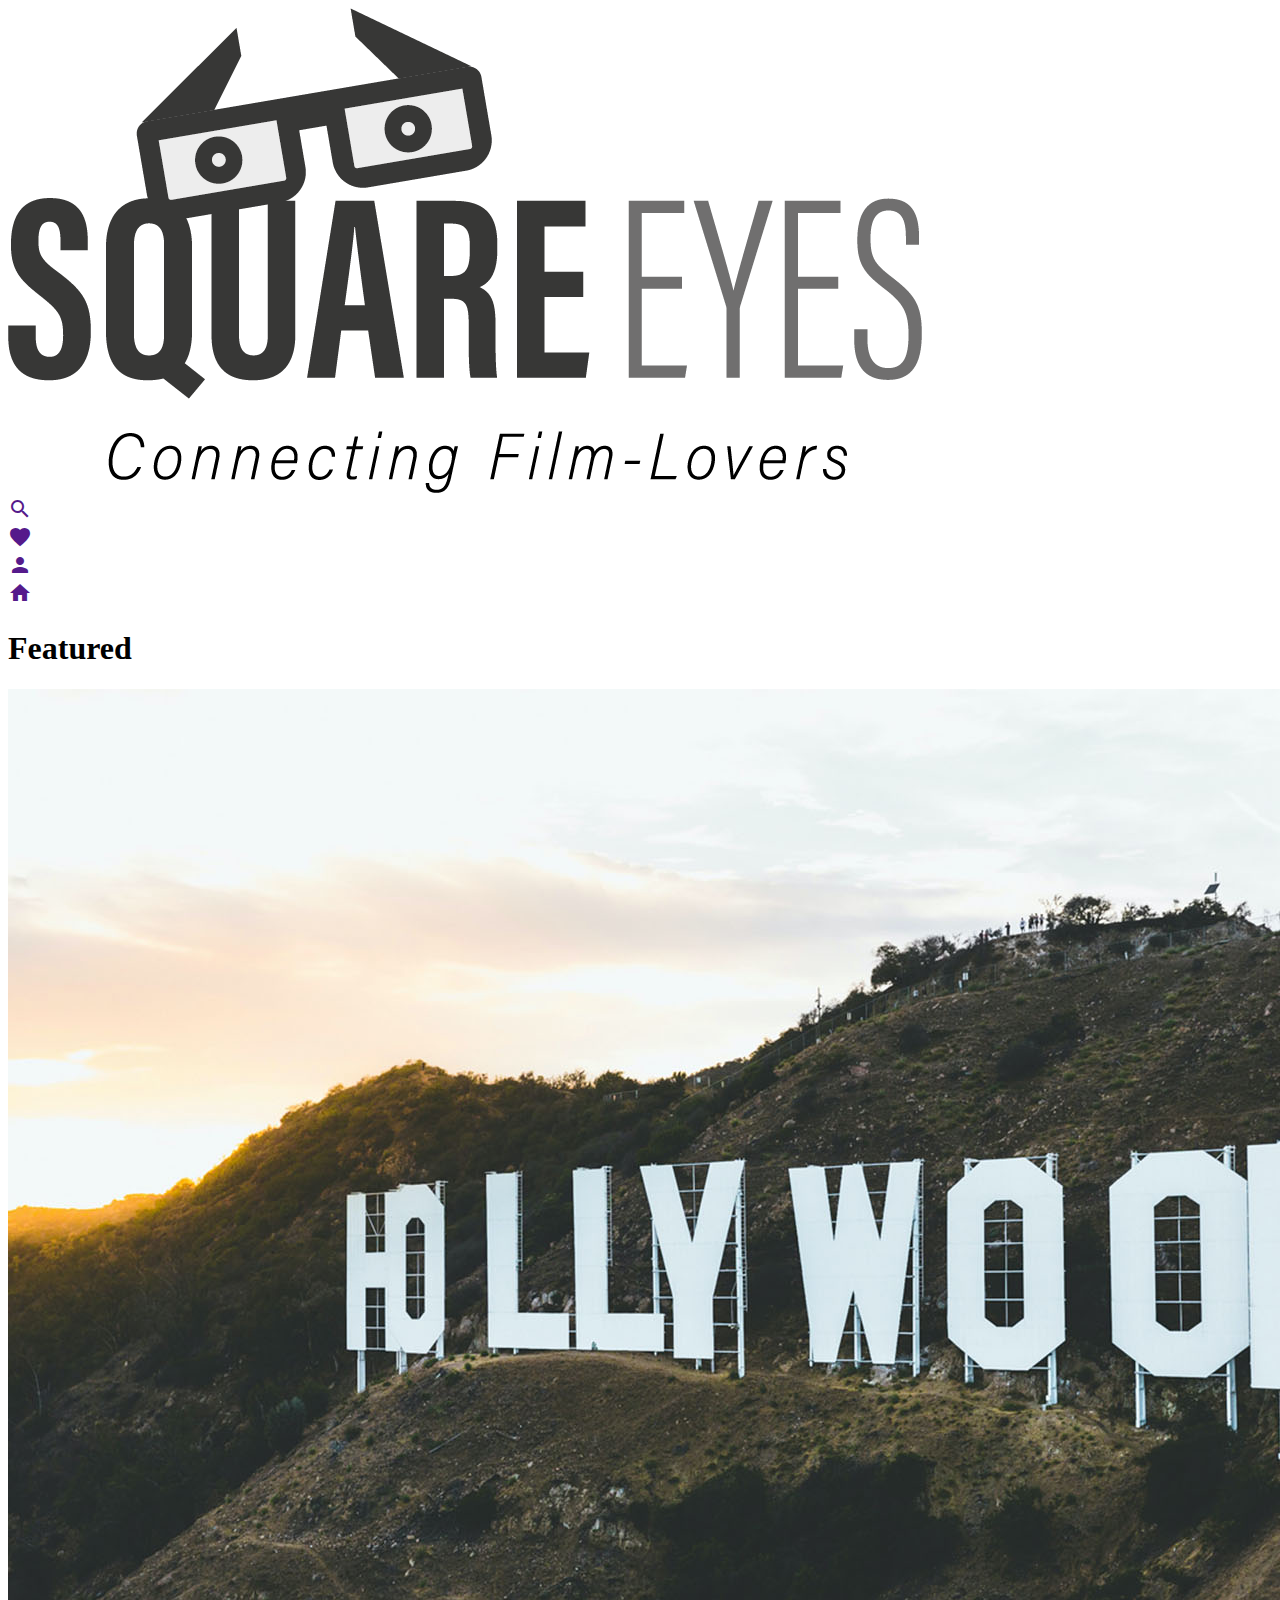
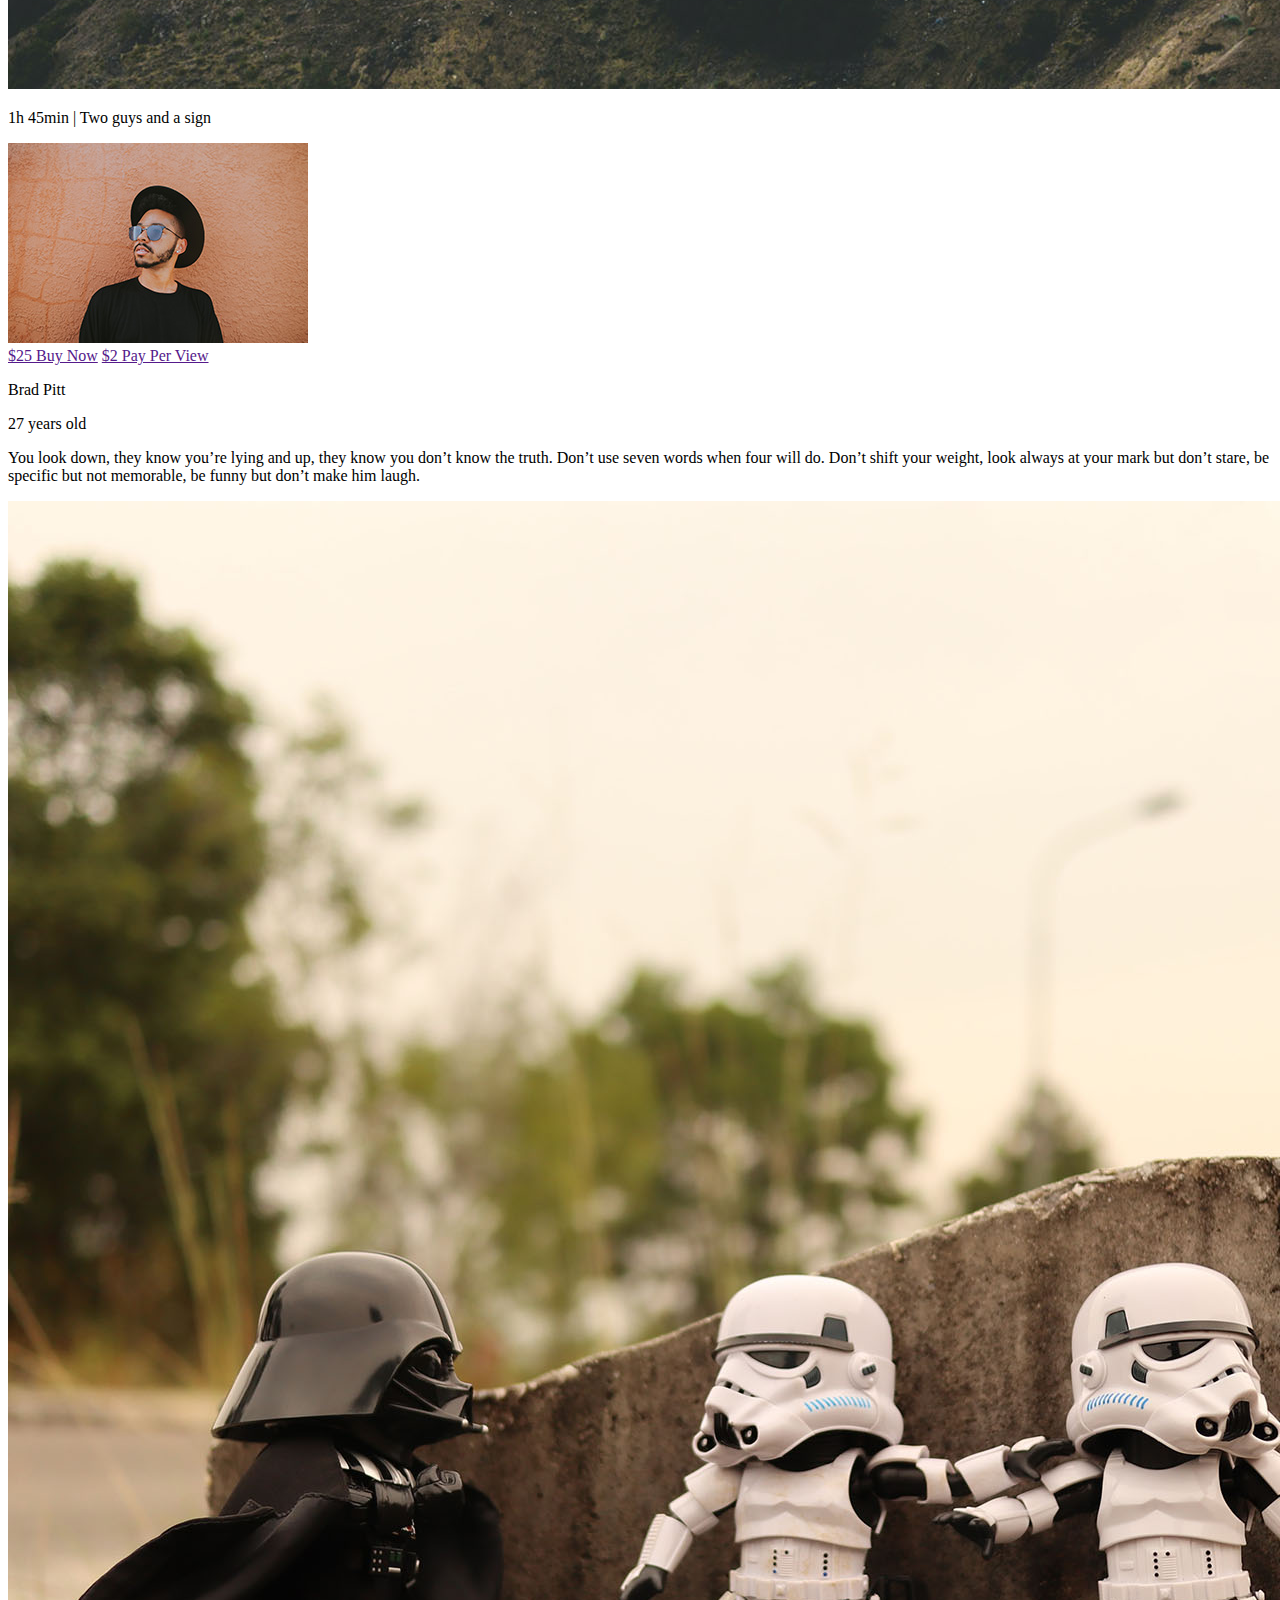
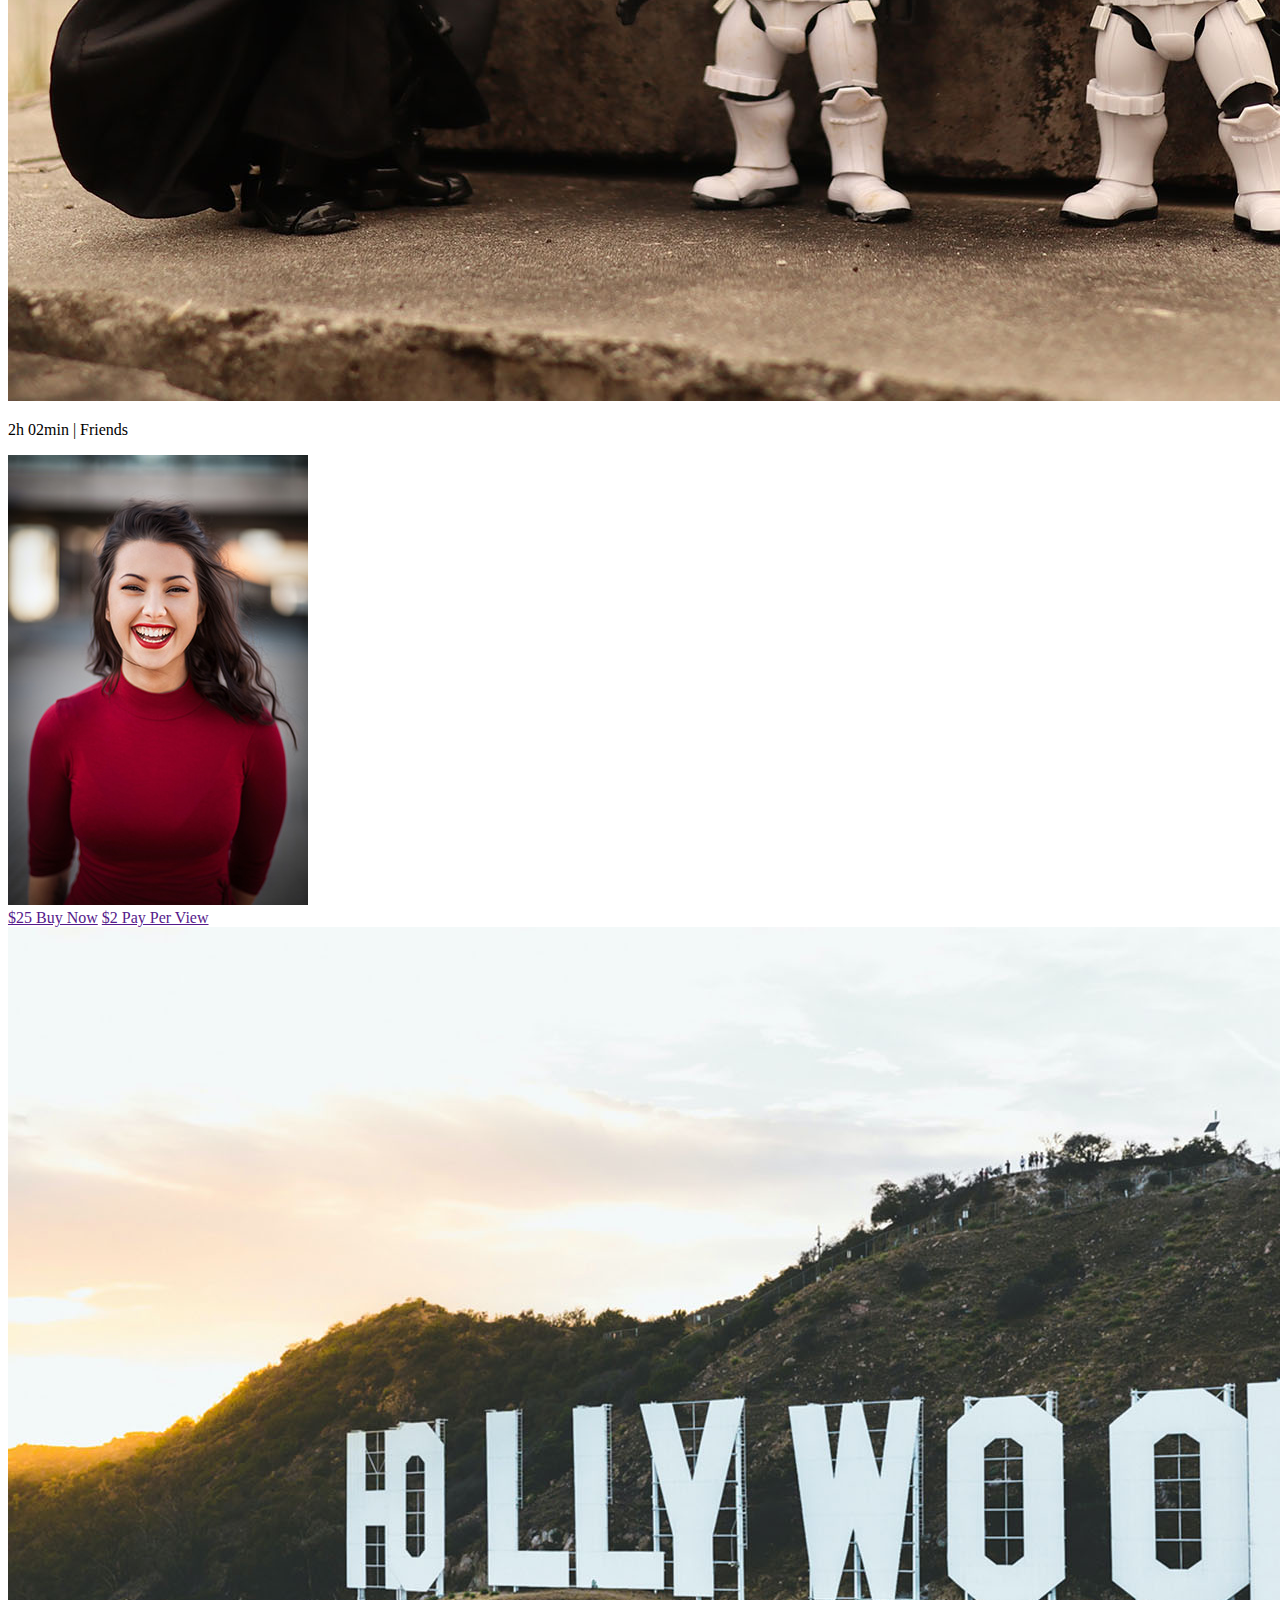
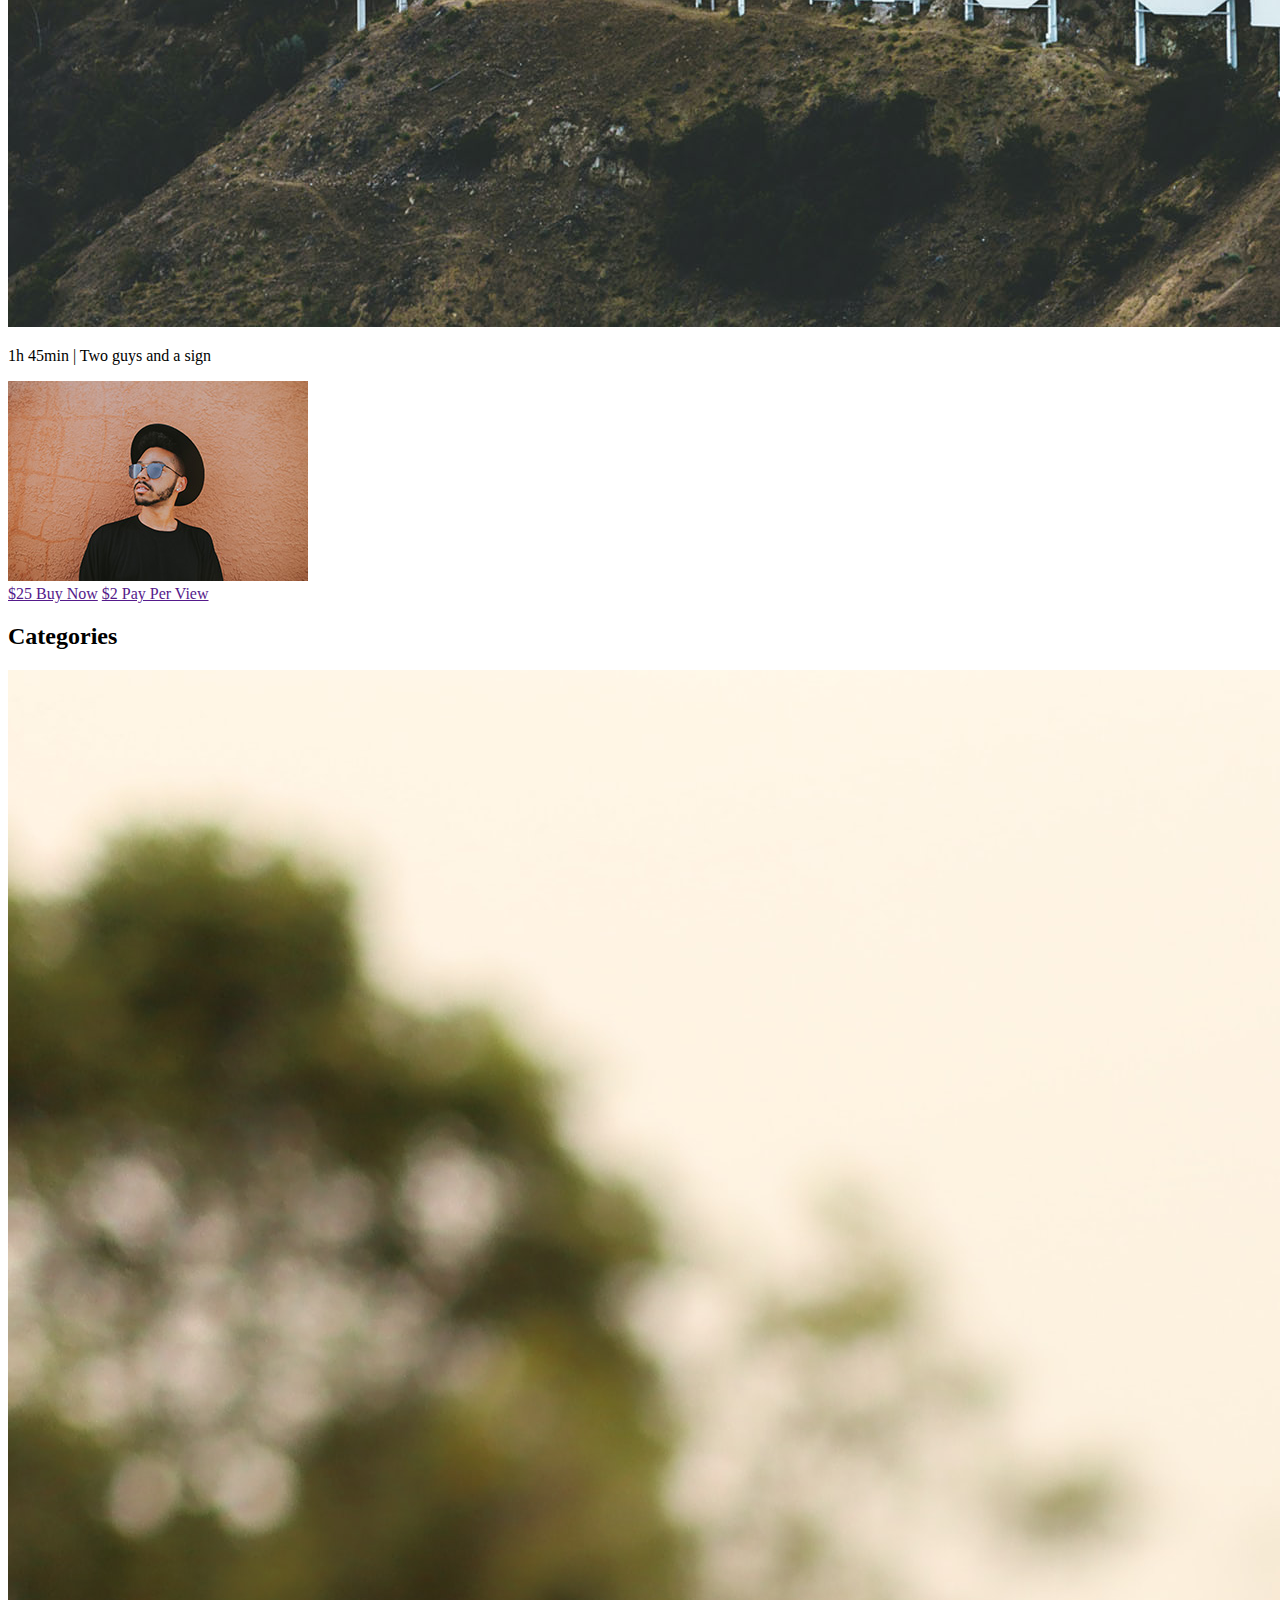
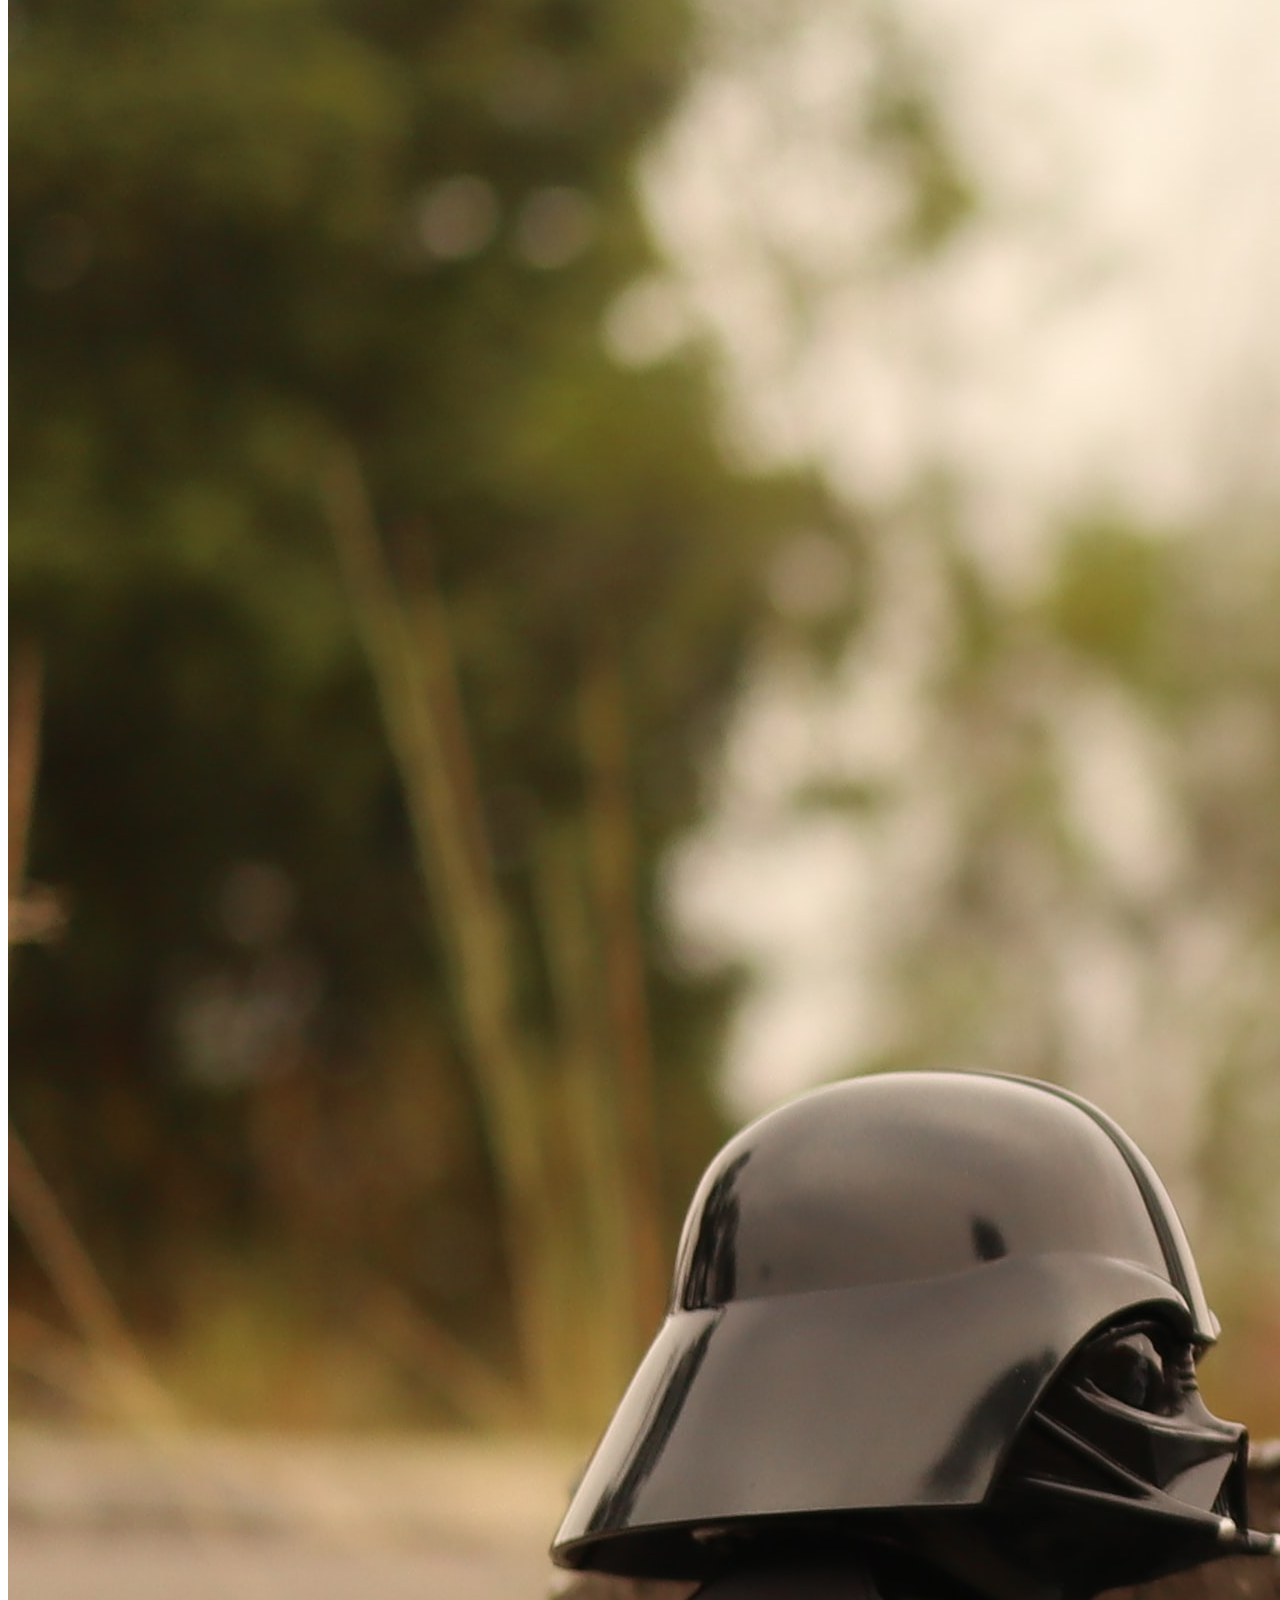
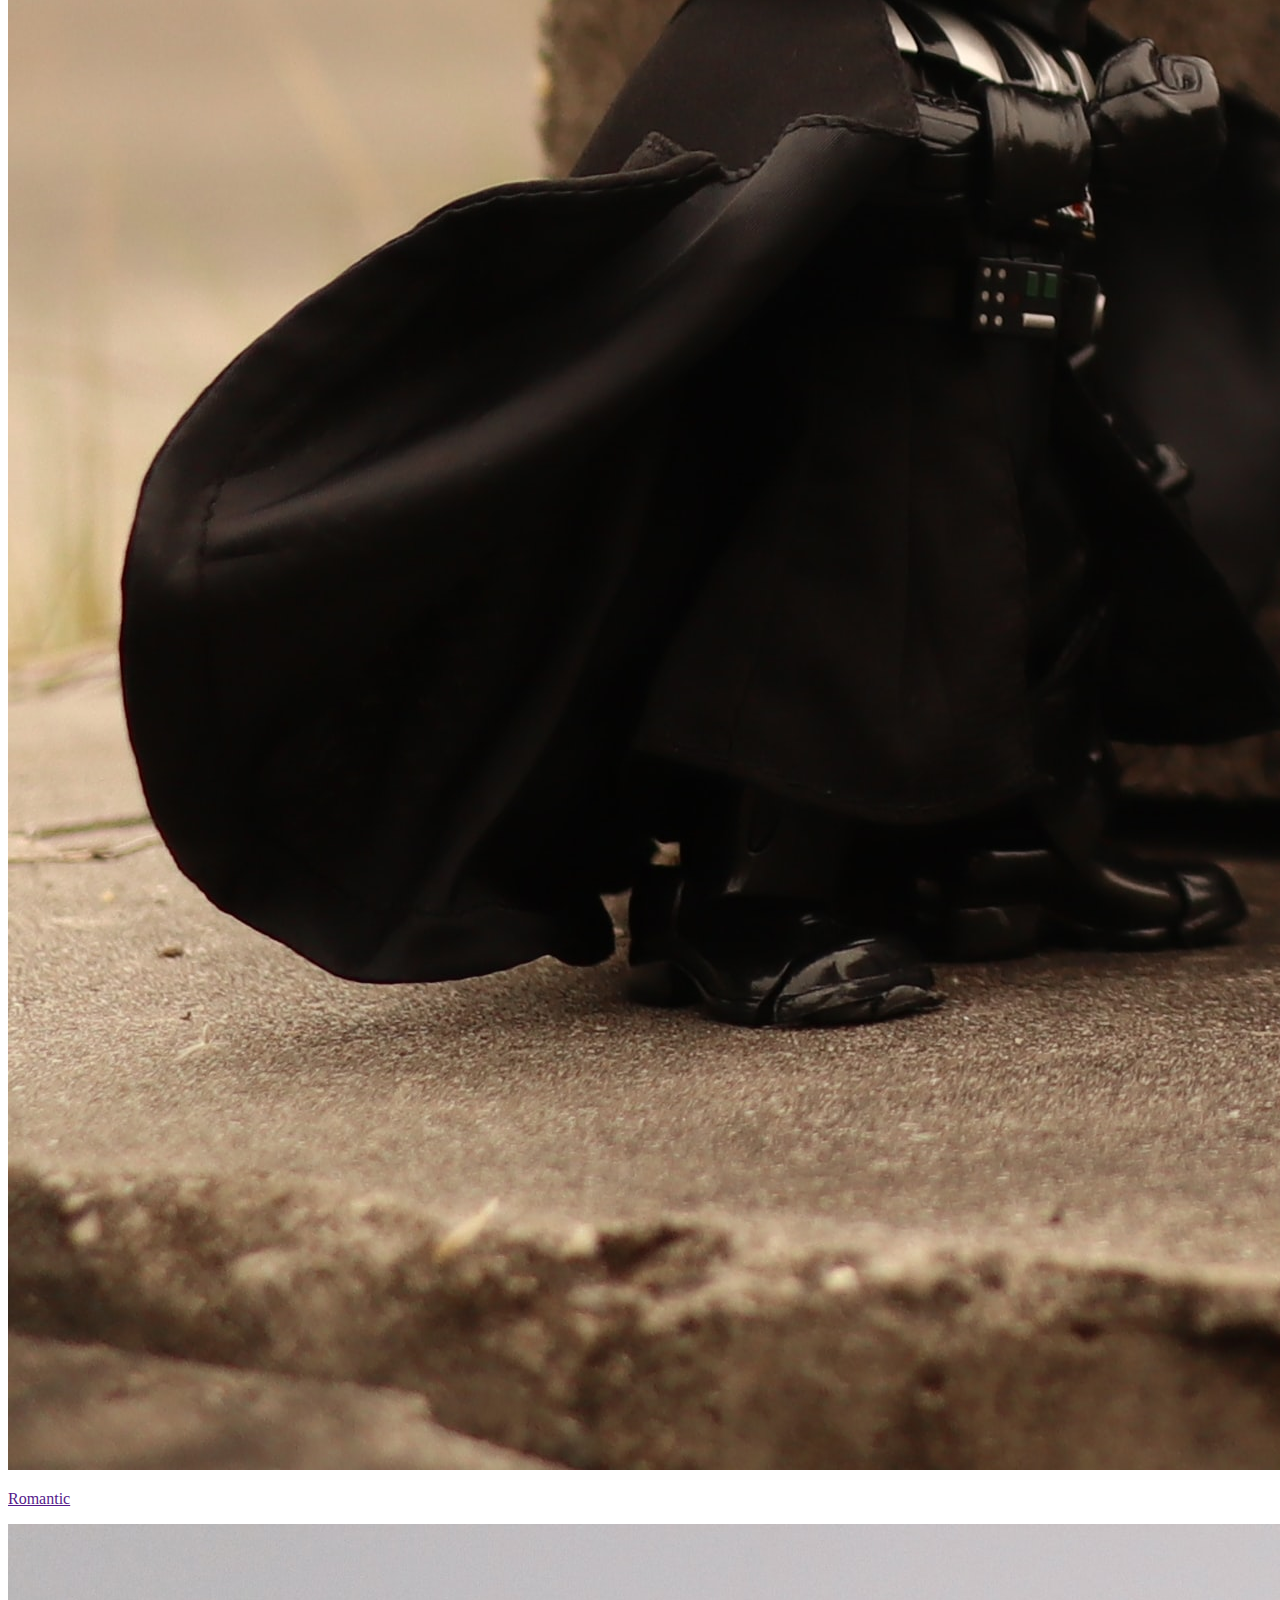
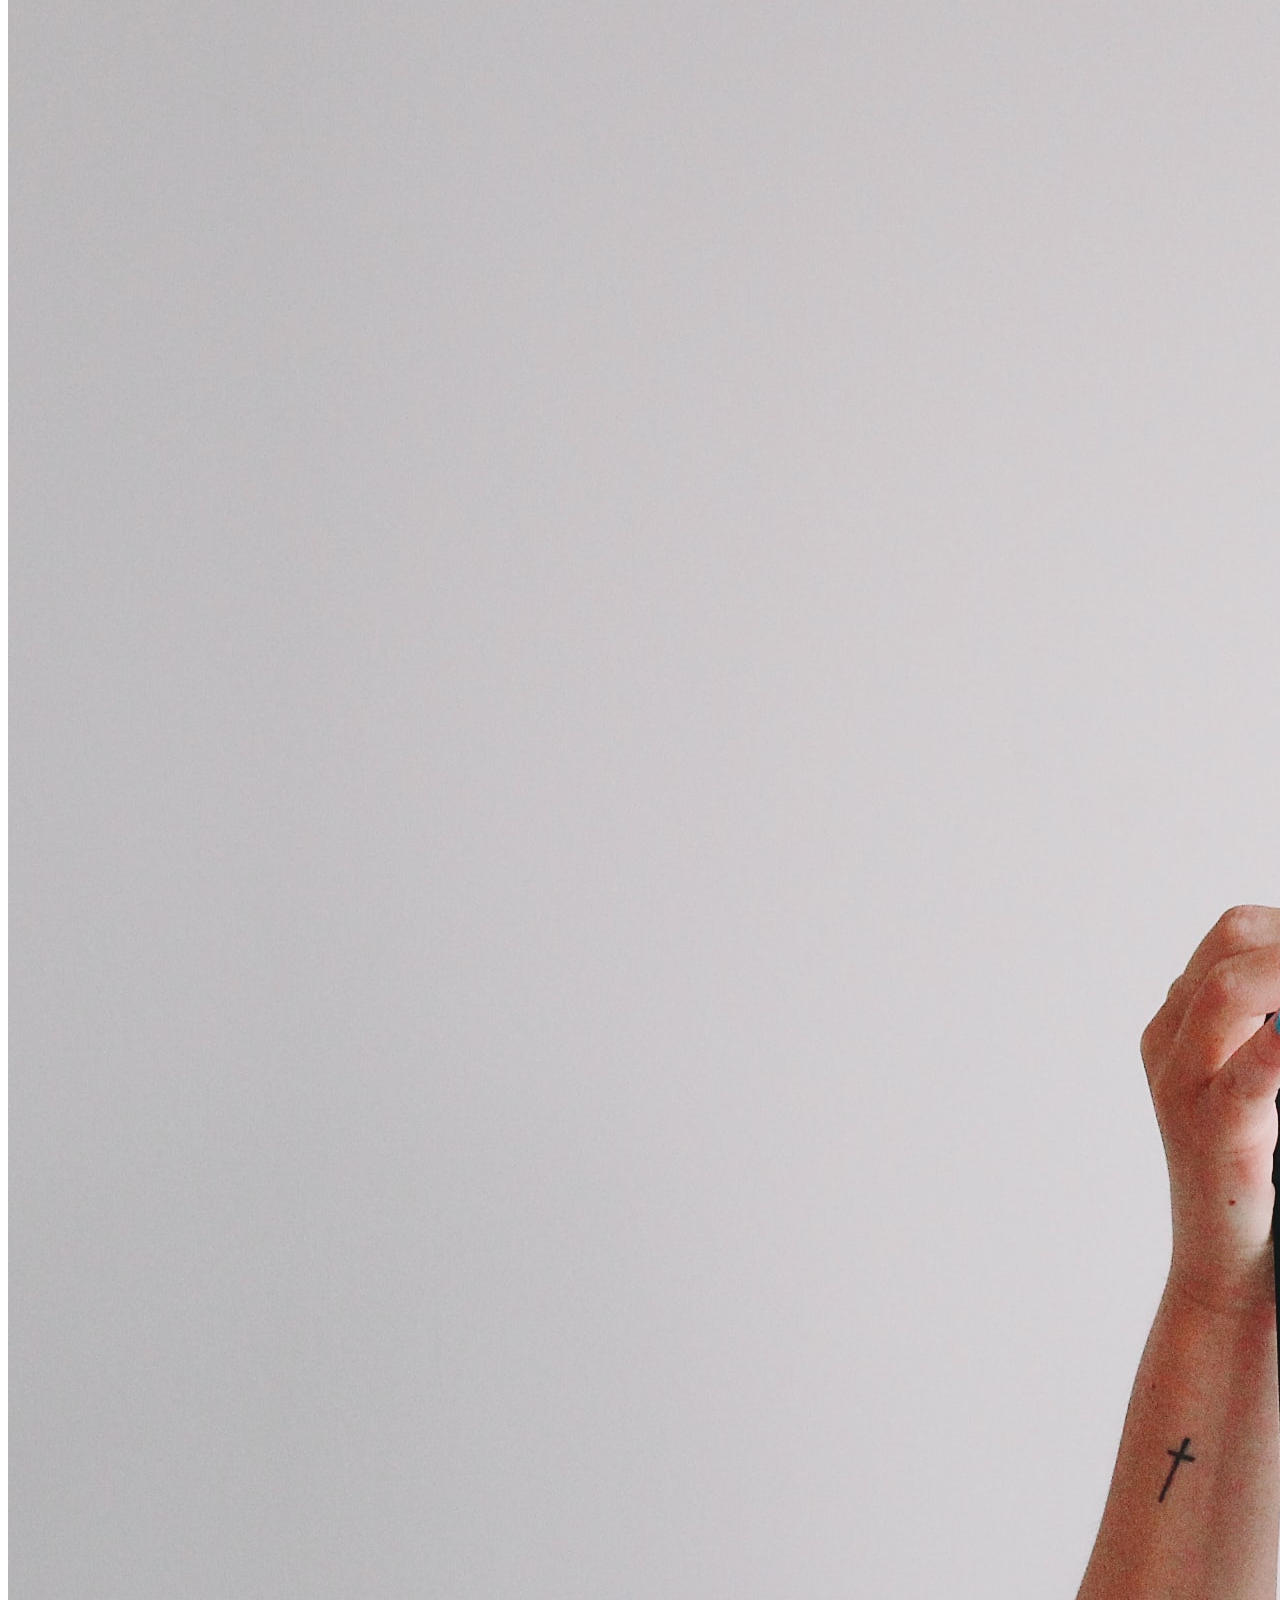
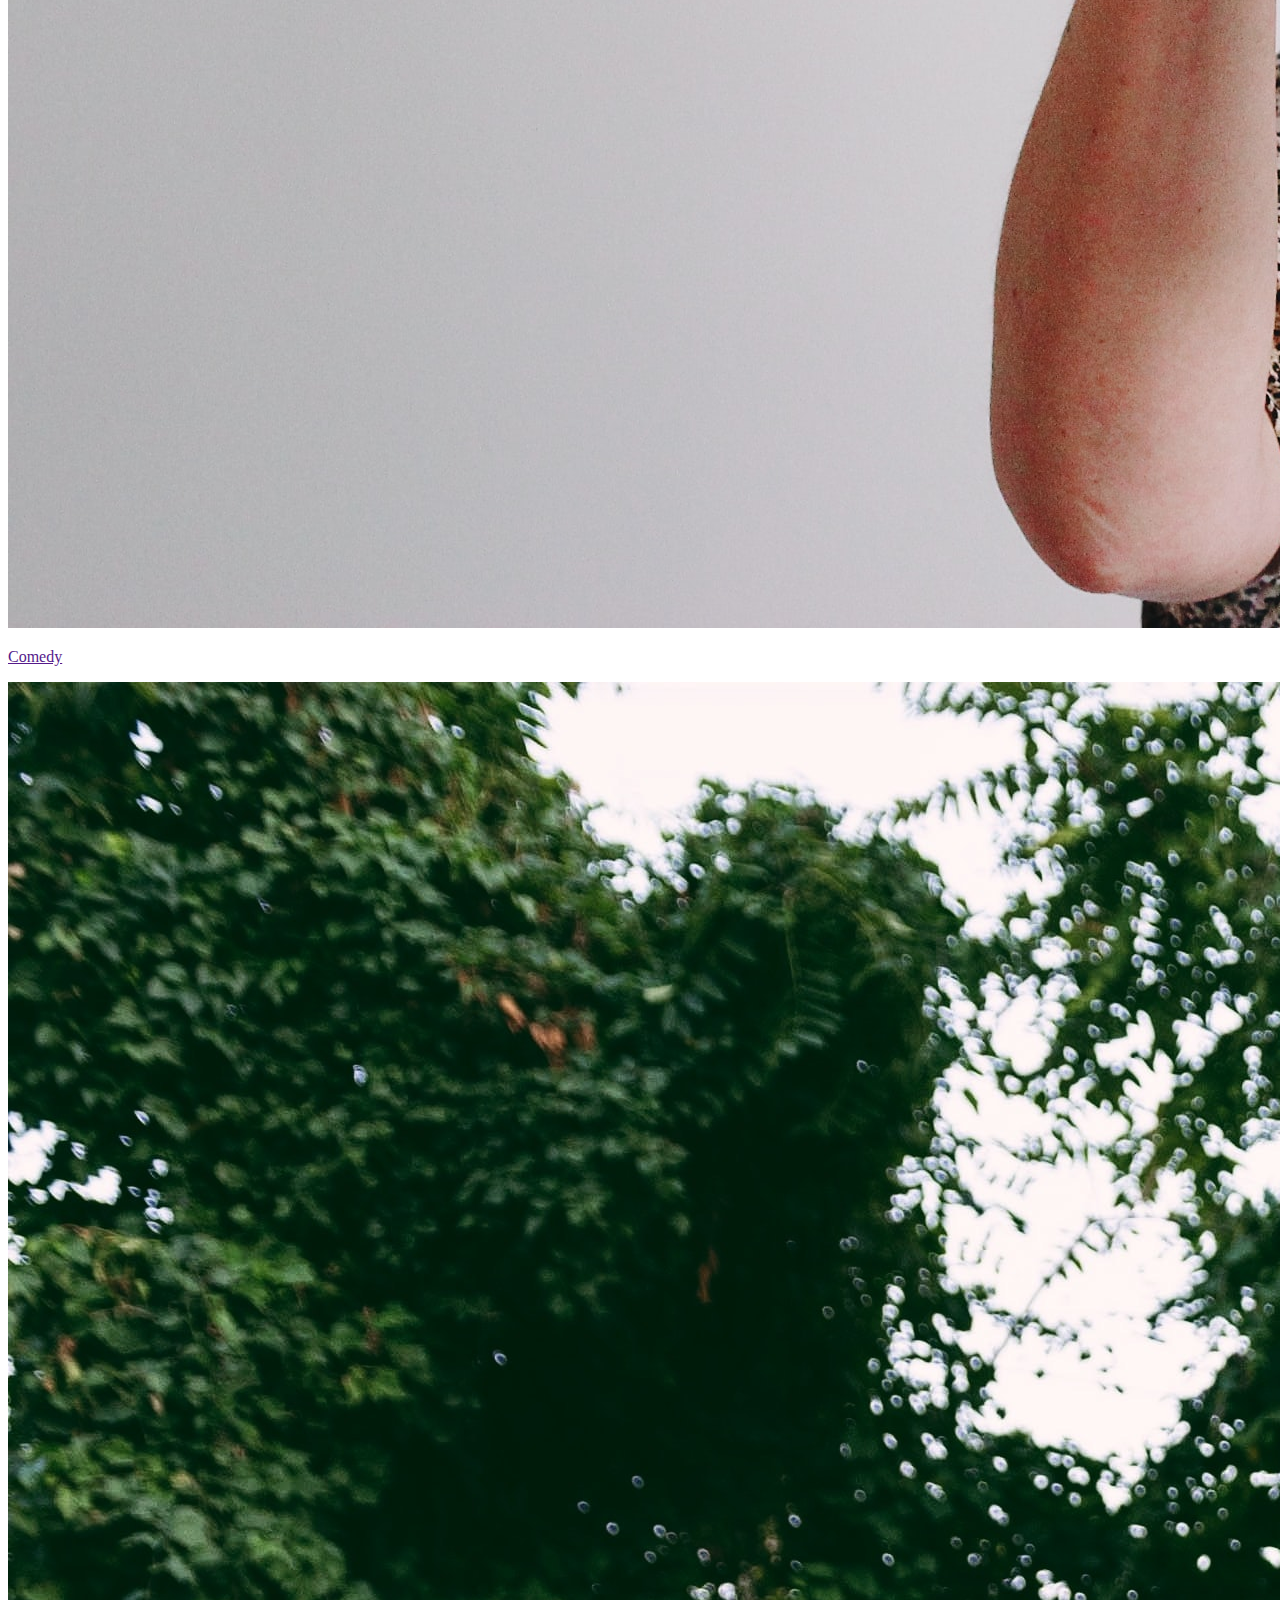
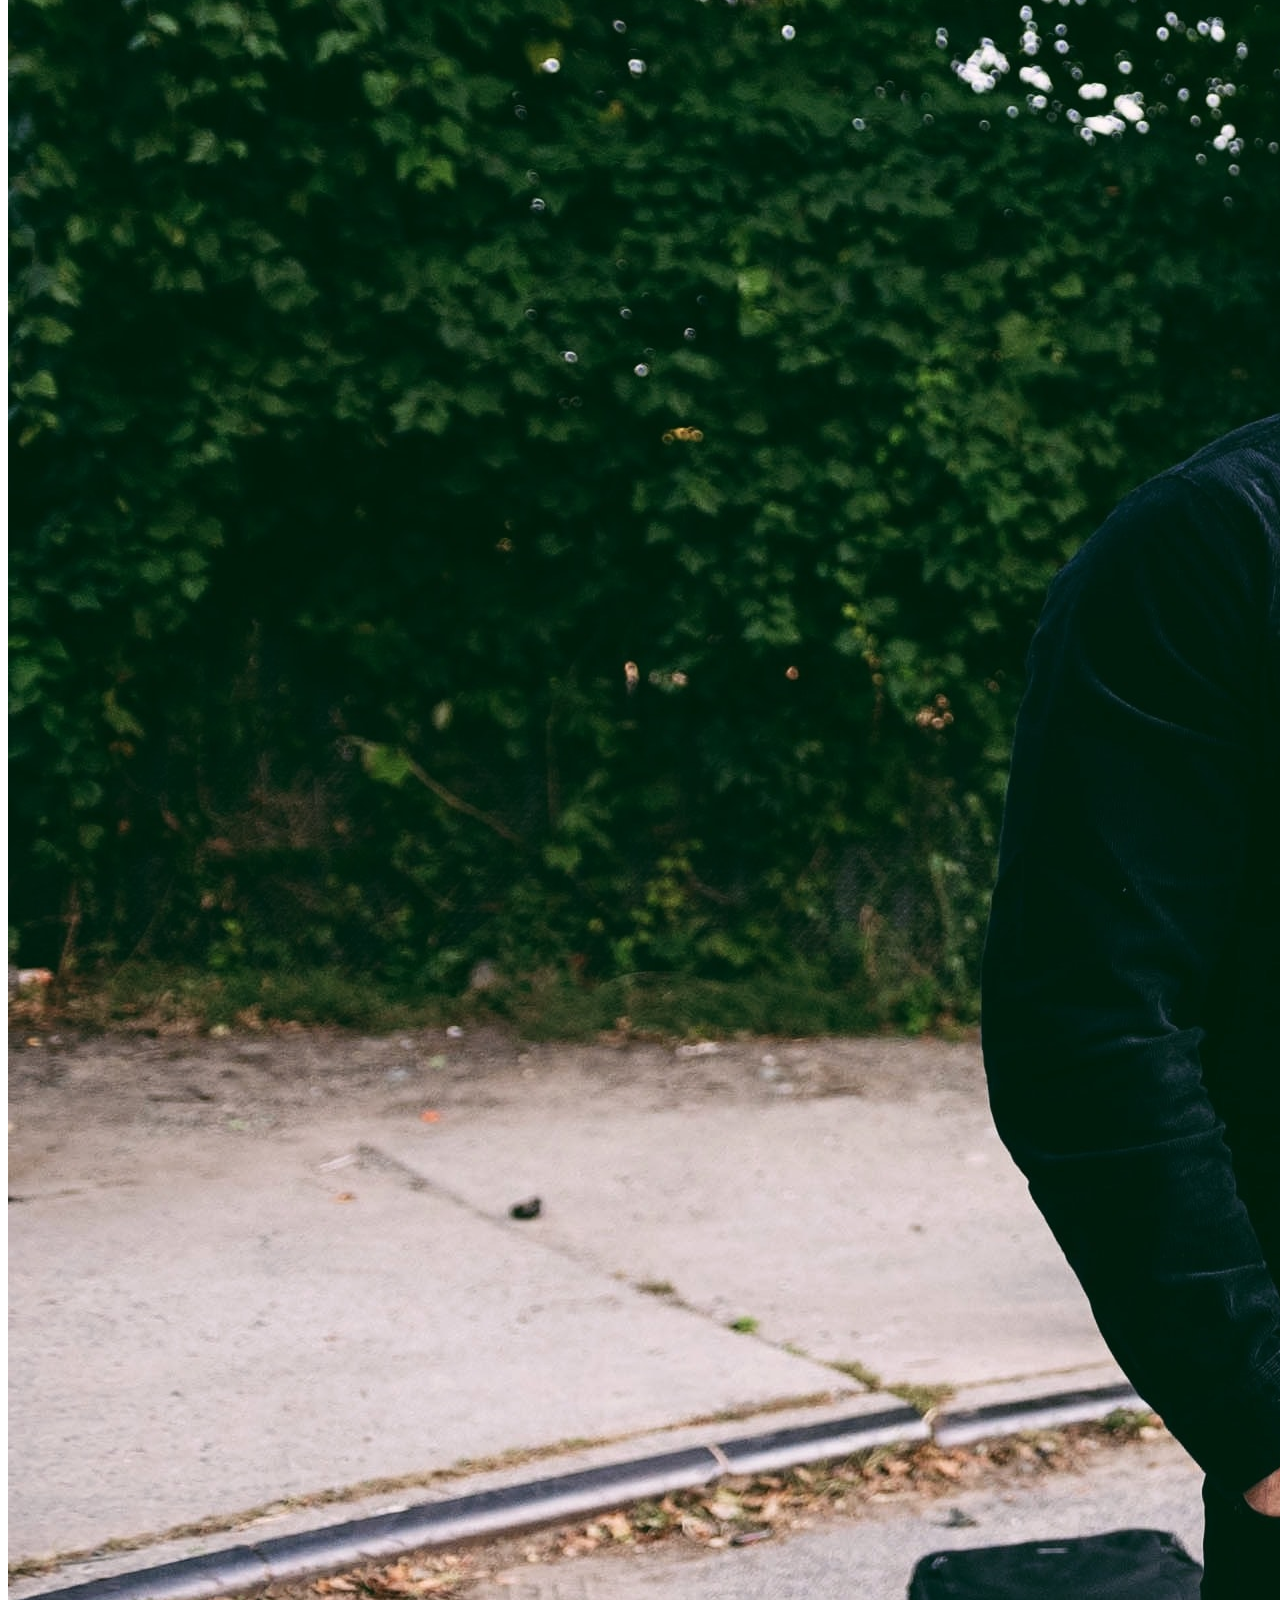
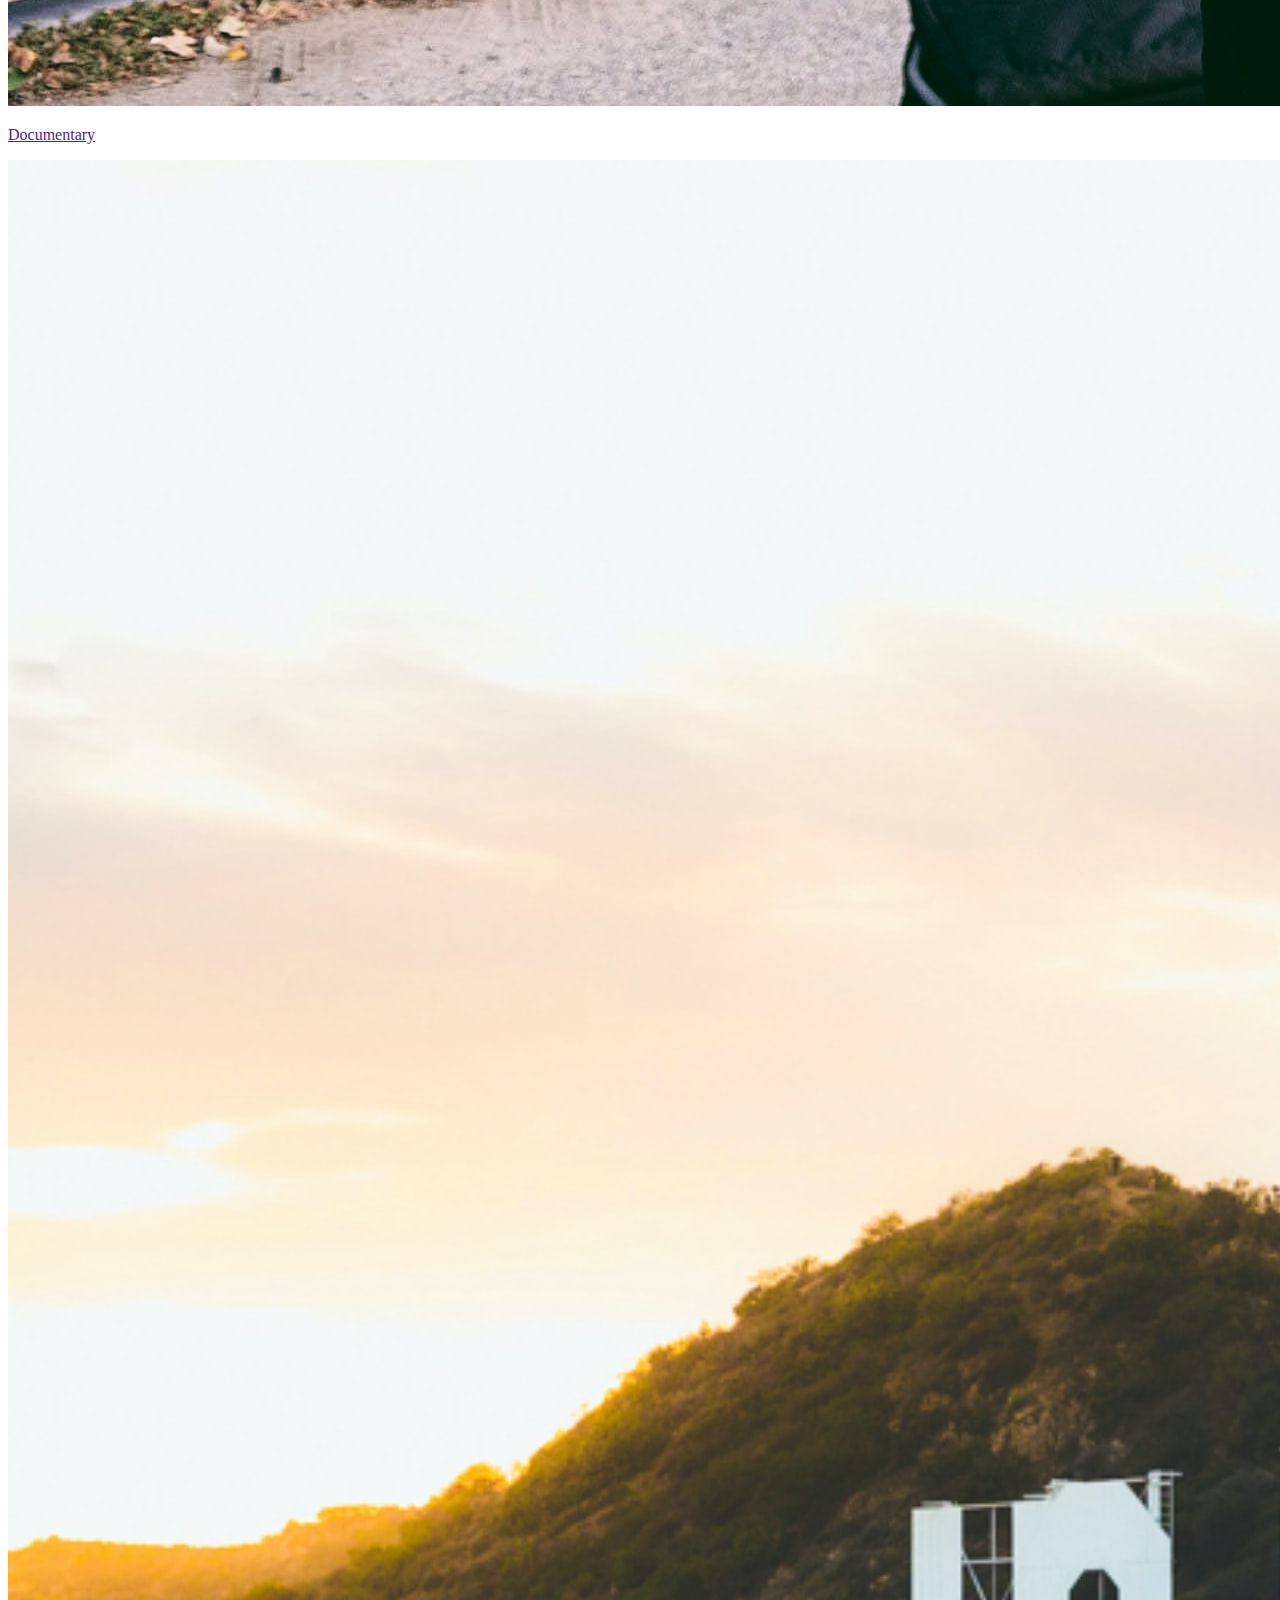
==== index.html @ 048c18ed "Most feedback from MA3 fixed" ====
<!DOCTYPE html>
<html lang="en">
  <head>
    <meta charset="UTF-8" />
    <meta http-equiv="X-UA-Compatible" content="IE=edge" />
    <meta name="viewport" content="width=device-width, initial-scale=1.0" />
    <link rel="preconnect" href="https://fonts.googleapis.com" />
    <link rel="preconnect" href="https://fonts.gstatic.com" crossorigin />
    <link
      href="https://fonts.googleapis.com/css2?family=Montserrat:wght@600;800&display=swap"
      rel="stylesheet"
    />
    <link
      href="https://fonts.googleapis.com/icon?family=Material+Icons"
      rel="stylesheet"
    />
    <link rel="stylesheet" href="/css/style.css" />
    <title>Square Eyes | Home</title>
  </head>
  <body>
    <header>
      <a href="index.html"
        ><img
          src="/logo/SquareEyes_Logo.png"
          class="logo"
          alt="Square eyes logo"
      /></a>
      <nav class="nav__bar">
        <div class="nav__link-container">
          <a href="" class="nav__link">
            <div>
              <span class="material-icons nav__icon">search</span>
            </div>
          </a>
          <a href="" class="nav__link">
            <div>
              <span class="material-icons nav__icon">favorite</span>
            </div>
          </a>
          <a href="" class="nav__link">
            <div>
              <span class="material-icons nav__icon">person</span>
            </div>
          </a>
          <a href="" class="nav__link">
            <div>
              <span class="material-icons nav__icon">home</span>
            </div>
          </a>
        </div>
      </nav>
    </header>
    <main>
      <h1>Featured</h1>
      <div class="main__desktop-container">
        <div class="featured__container">
          <section class="featured__section">
            <div class="featured">
              <a href=""
                ><img
                  src="/images/resized/hollywood.jpg"
                  class="featured__img"
                  alt="Film page for 'two guys and a sign' movie"
              /></a>
              <div class="overlay"><p>1h 45min | Two guys and a sign</p></div>
            </div>
            <div class="featured__cta">
              <a href=""
                ><img
                  src="/images/resized/ivana-cajina.jpg"
                  class="profile__img profile__small"
                  alt=""
              /></a>
              <div class="cta__content">
                <a href="" class="cta__buy">$25 Buy Now</a>
                <a href="" class="cta__ppv">$2 Pay Per View</a>
              </div>
            </div>
            <div class="cta__name-info">
              <p class="name">Brad Pitt</p>
              <p class="age">27 years old</p>
              <p class="description">
                You look down, they know you’re lying and up, they know you
                don’t know the truth. Don’t use seven words when four will do.
                Don’t shift your weight, look always at your mark but don’t
                stare, be specific but not memorable, be funny but don’t make
                him laugh.
              </p>
            </div>
          </section>
          <section class="featured__section">
            <div class="featured">
              <a href=""
                ><img
                  src="/images/resized/star wars.jpg"
                  class="featured__img"
                  alt=""
              /></a>
              <div class="overlay"><p>2h 02min | Friends</p></div>
            </div>
            <div class="featured__cta">
              <a href=""
                ><img
                  src="/images/resized/michael-dam.jpg"
                  class="profile__img profile__small"
                  alt="Film page for 'Fiends' movie"
              /></a>
              <div class="cta__content">
                <a href="" class="cta__buy">$25 Buy Now</a>
                <a href="" class="cta__ppv">$2 Pay Per View</a>
              </div>
            </div>
          </section>
          <section class="featured__section">
            <div class="featured">
              <a href=""
                ><img
                  src="/images/resized/hollywood.jpg"
                  class="featured__img"
                  alt="Film page for 'two guys and a sign' movie"
              /></a>
              <div class="overlay"><p>1h 45min | Two guys and a sign</p></div>
            </div>
            <div class="featured__cta">
              <a href=""
                ><img
                  src="/images/resized/ivana-cajina.jpg"
                  class="profile__img profile__small"
                  alt=""
              /></a>
              <div class="cta__content">
                <a href="" class="cta__buy">$25 Buy Now</a>
                <a href="" class="cta__ppv">$2 Pay Per View</a>
              </div>
            </div>
          </section>
        </div>
        <div class="categories__container">
          <h2>Categories</h2>
          <div class="categories__section-container">
            <section class="categories__section">
              <a href=""
                ><img
                  src="/images/mulyadi-wYzjL5BwiEI-unsplash.jpg"
                  class="categories__img"
                  alt=""
              /></a>
              <a href=""><p class="categories__name">Romantic</p></a>
            </section>
            <section class="categories__section">
              <a href=""
                ><img
                  src="/images/jon-tyson-A-obUh61bKw-unsplash.jpg"
                  class="categories__img"
                  alt=""
              /></a>
              <a href=""><p class="categories__name">Comedy</p></a>
            </section>
            <section class="categories__section">
              <a href=""
                ><img
                  src="/images/gordon-cowie-zh6FfPNRZwc-unsplash.jpg"
                  class="categories__img"
                  alt=""
              /></a>
              <a href=""><p class="categories__name">Documentary</p></a>
            </section>
            <section class="categories__section">
              <a href=""
                ><img
                  src="/images/ahmet-yalcinkaya-aNrRsB2wLDk-unsplash.jpg"
                  class="categories__img"
                  alt=""
              /></a>
              <a href=""><p class="categories__name">Hollywood</p></a>
            </section>
          </div>
        </div>
      </div>

      <section class="creators">
        <h2>Creators</h2>
        <div class="creators__content">
          <a href=""
            ><img
              src="/images/resized/ian-dooley-.jpg"
              class="profile__img profile__big"
              alt=""
          /></a>
          <a href=""
            ><img
              src="/images/resized/ivana-cajina.jpg"
              class="profile__img profile__big"
              alt=""
          /></a>
          <a href=""
            ><img
              src="/images/resized/michael-dam.jpg"
              class="profile__img profile__big"
              alt=""
          /></a>
          <a href=""
            ><img
              src="/images/resized/toa-heftiba.jpg"
              class="profile__img profile__big"
              alt=""
          /></a>
        </div>
      </section>
    </main>
    <footer>
      <div class="footer__content">
        <h1>What is square eyes</h1>
        <div class="footer__description">
          <p>
            Square eyes is a video streaming website for independent filmmakers
            to stream videos on a pay-per-view basis.
          </p>
          <p>Enjoy it as just a watcher or upload your very own projects</p>
        </div>
      </div>
    </footer>
  </body>
</html>
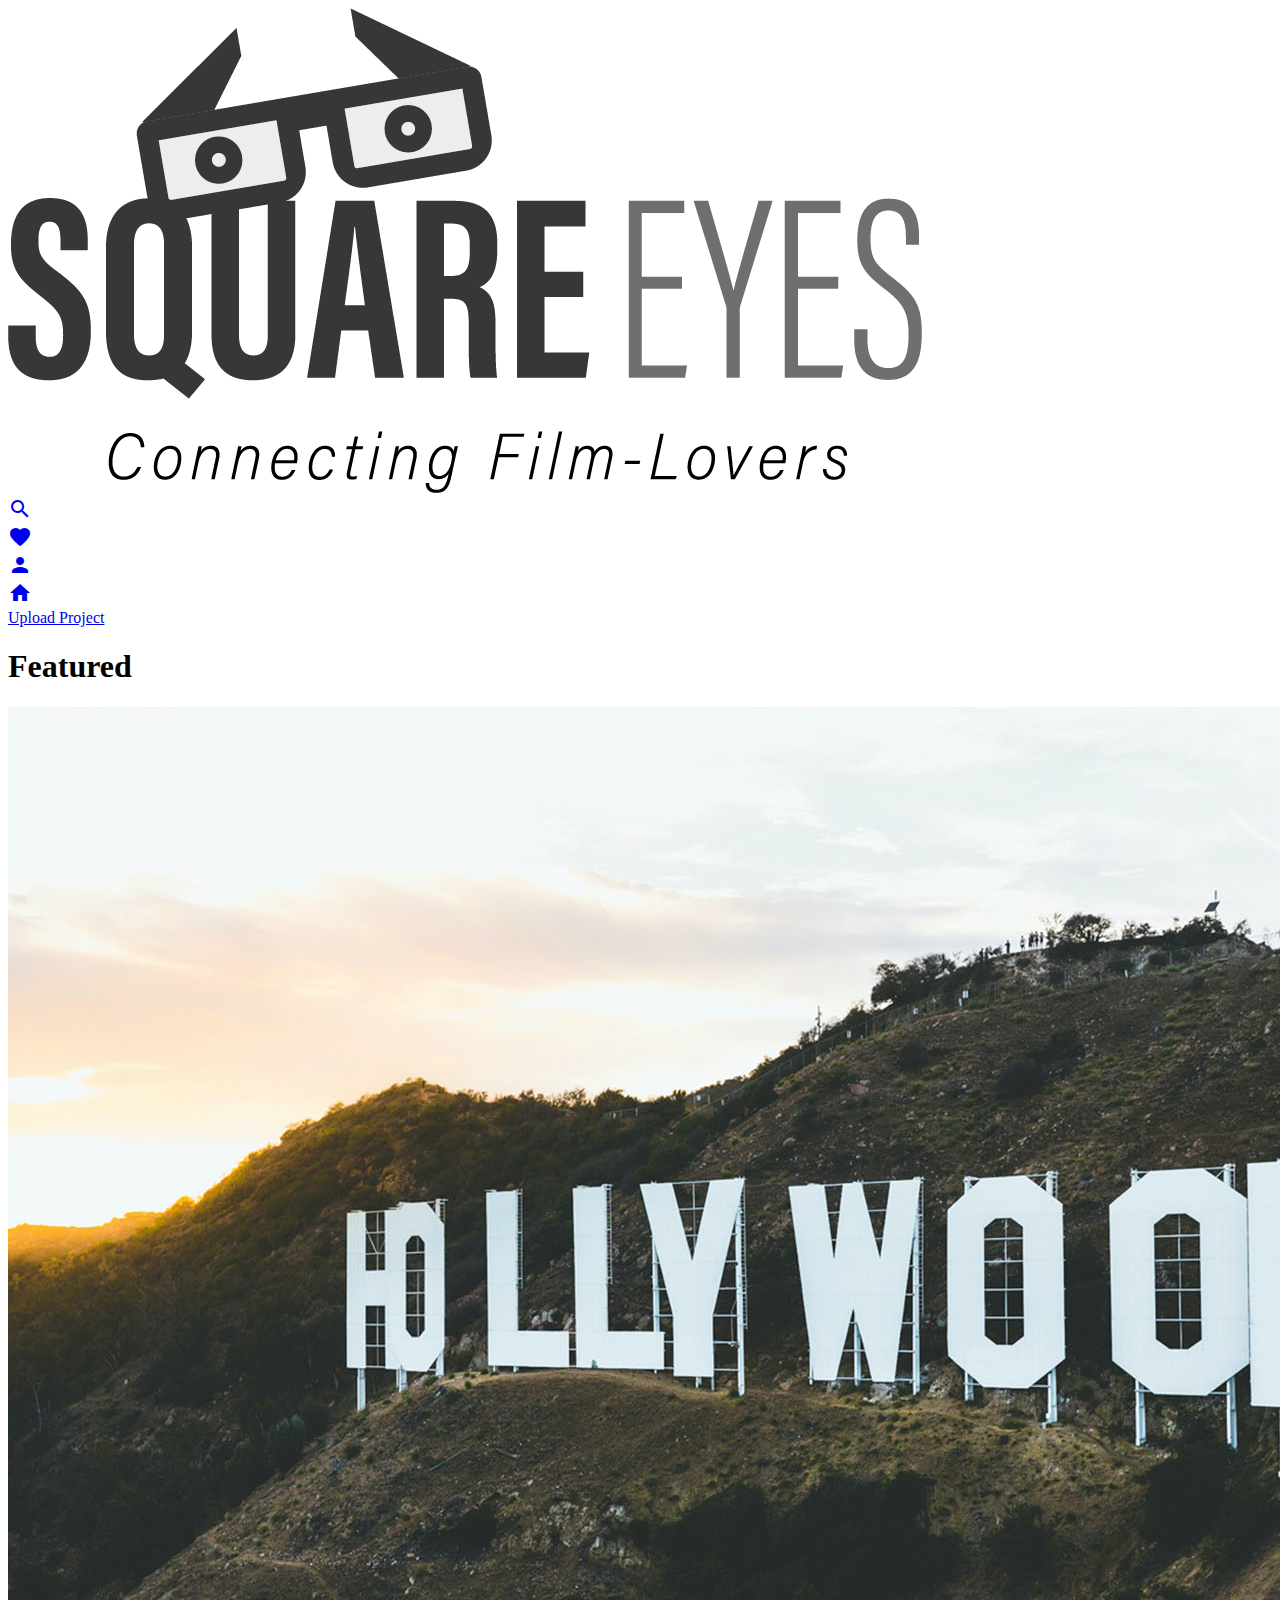
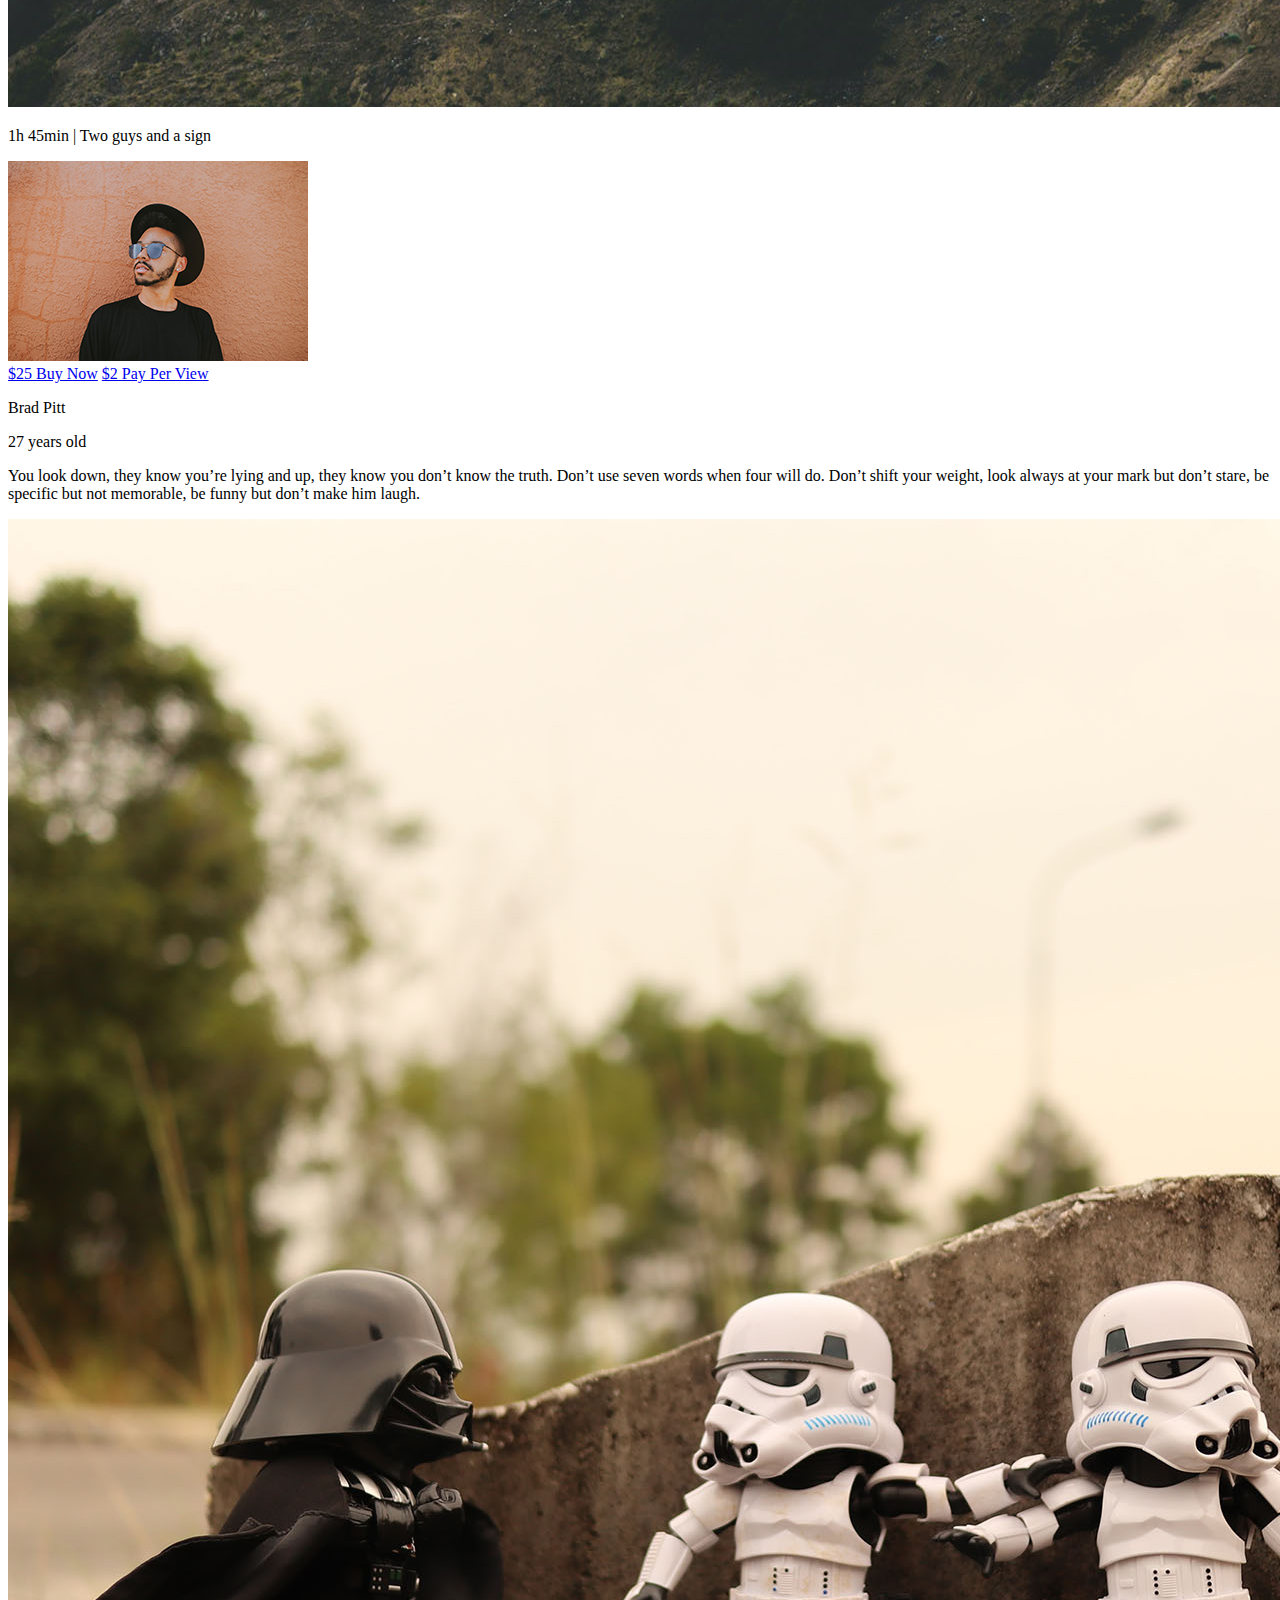
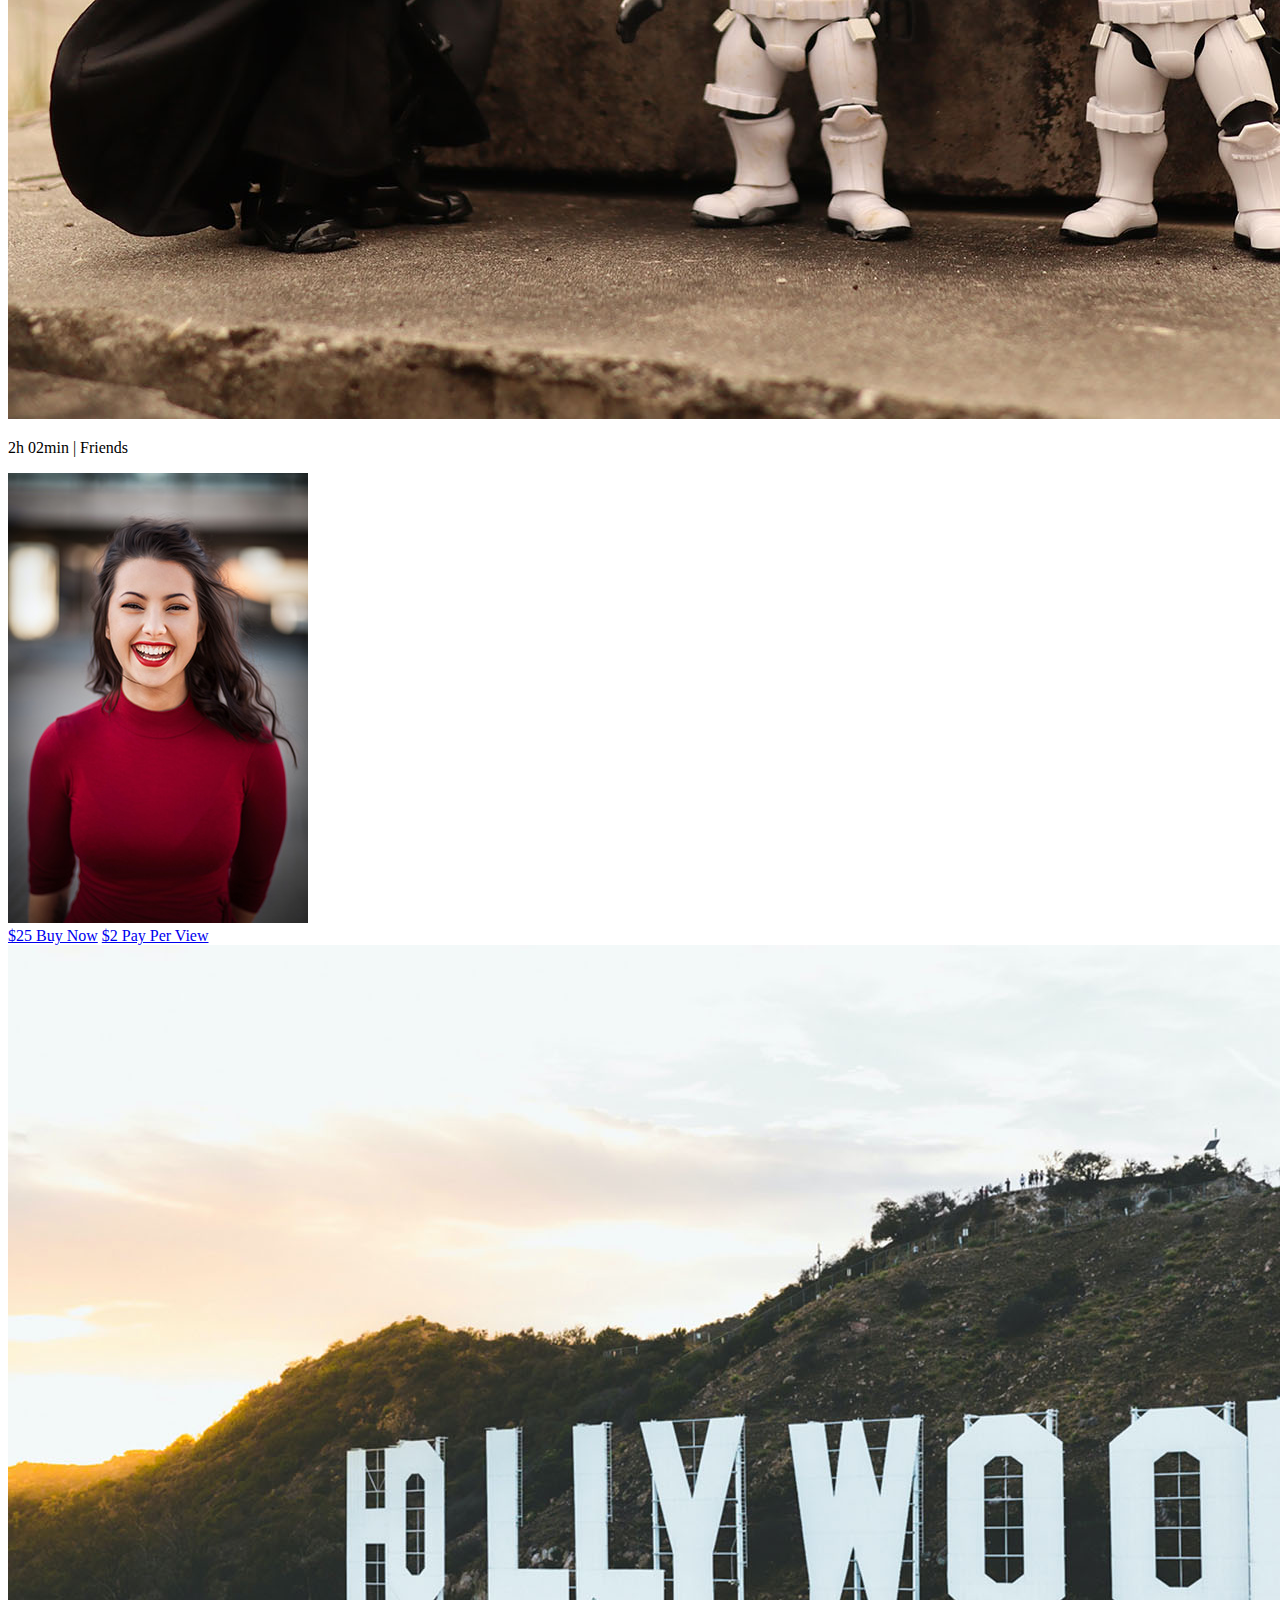
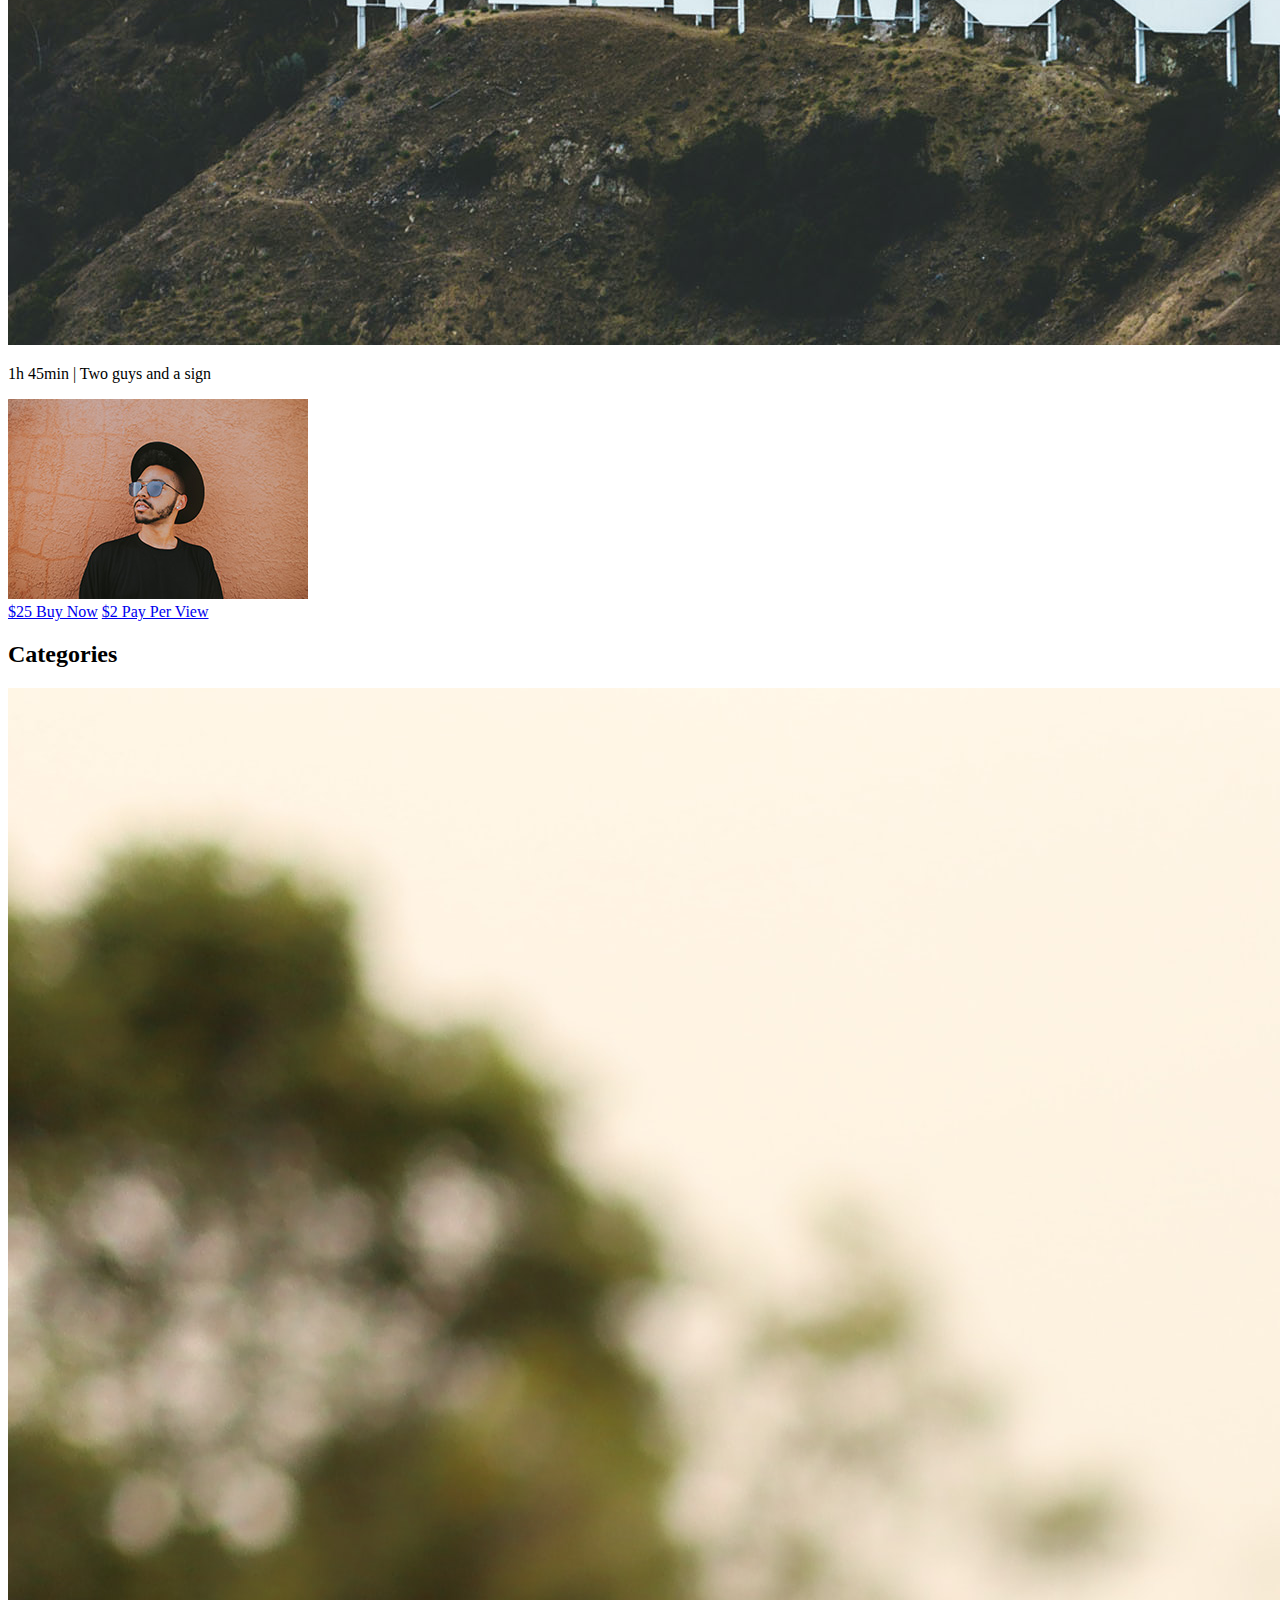
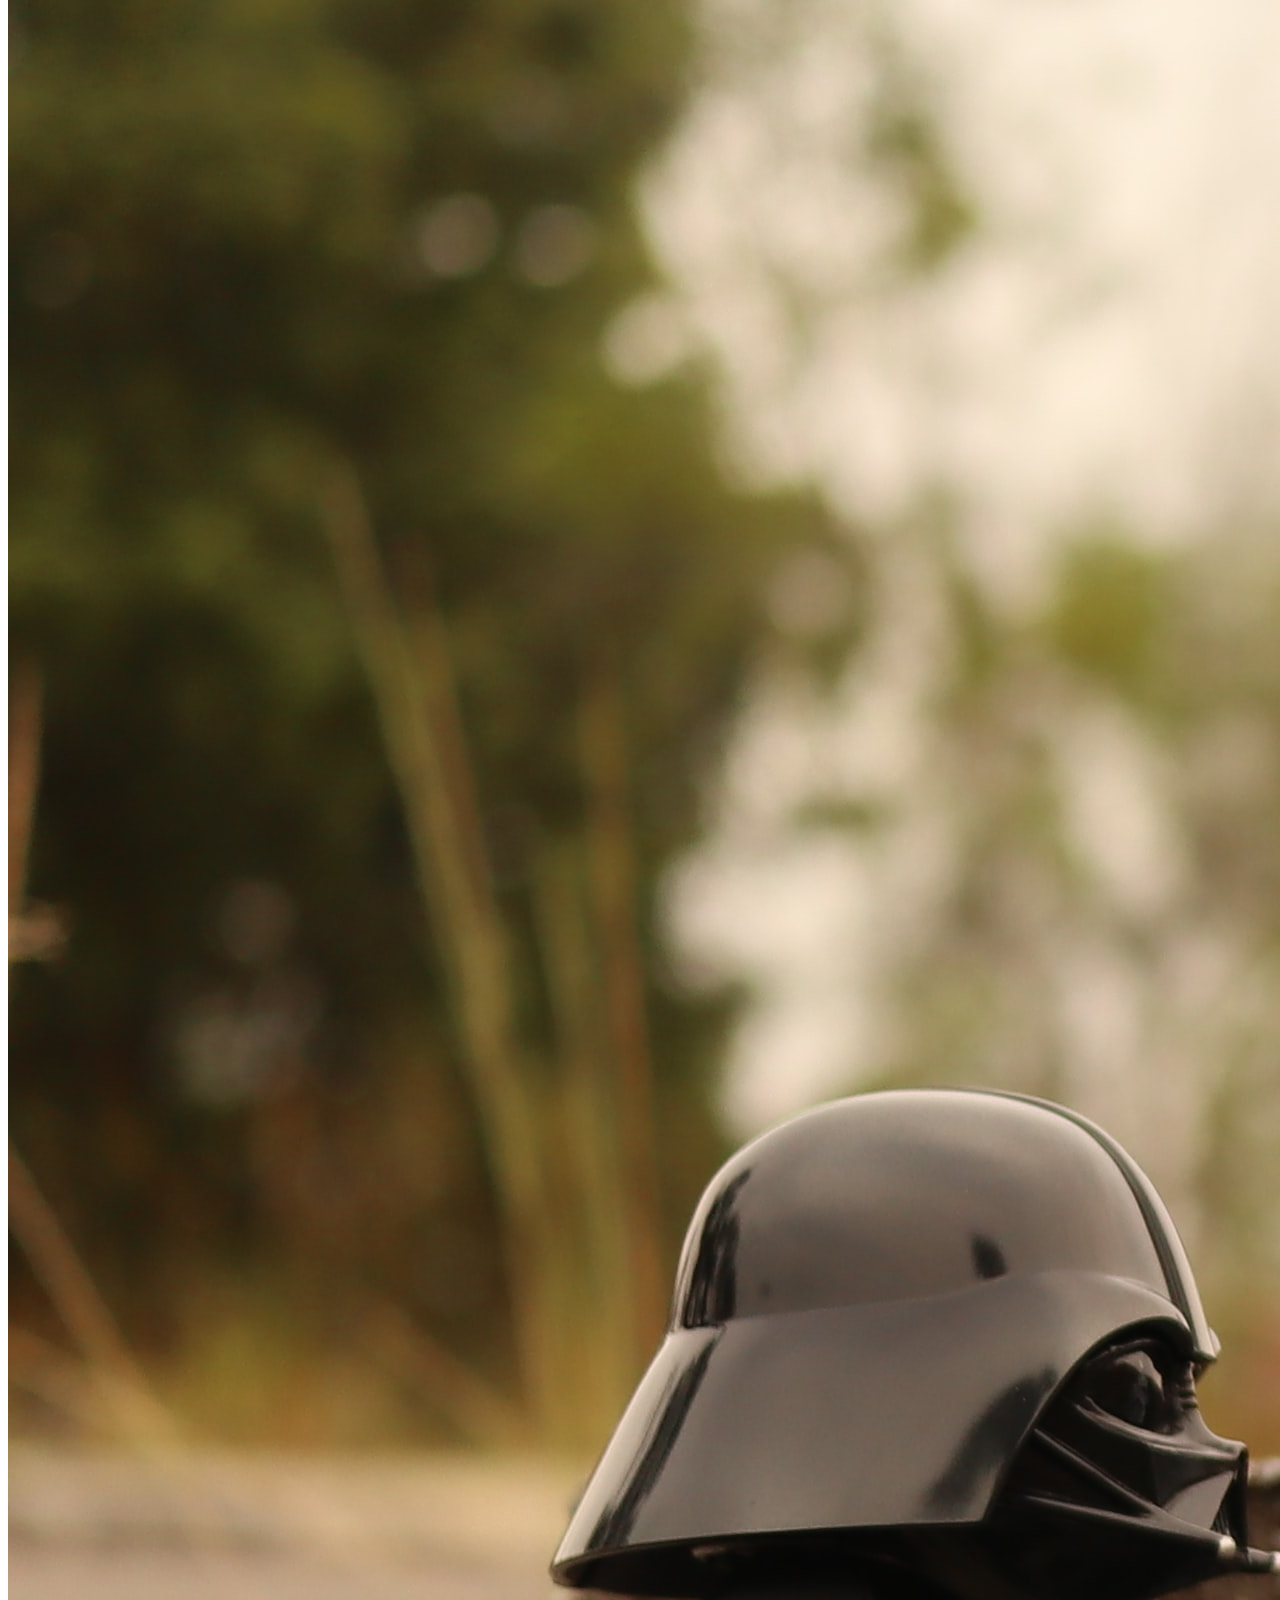
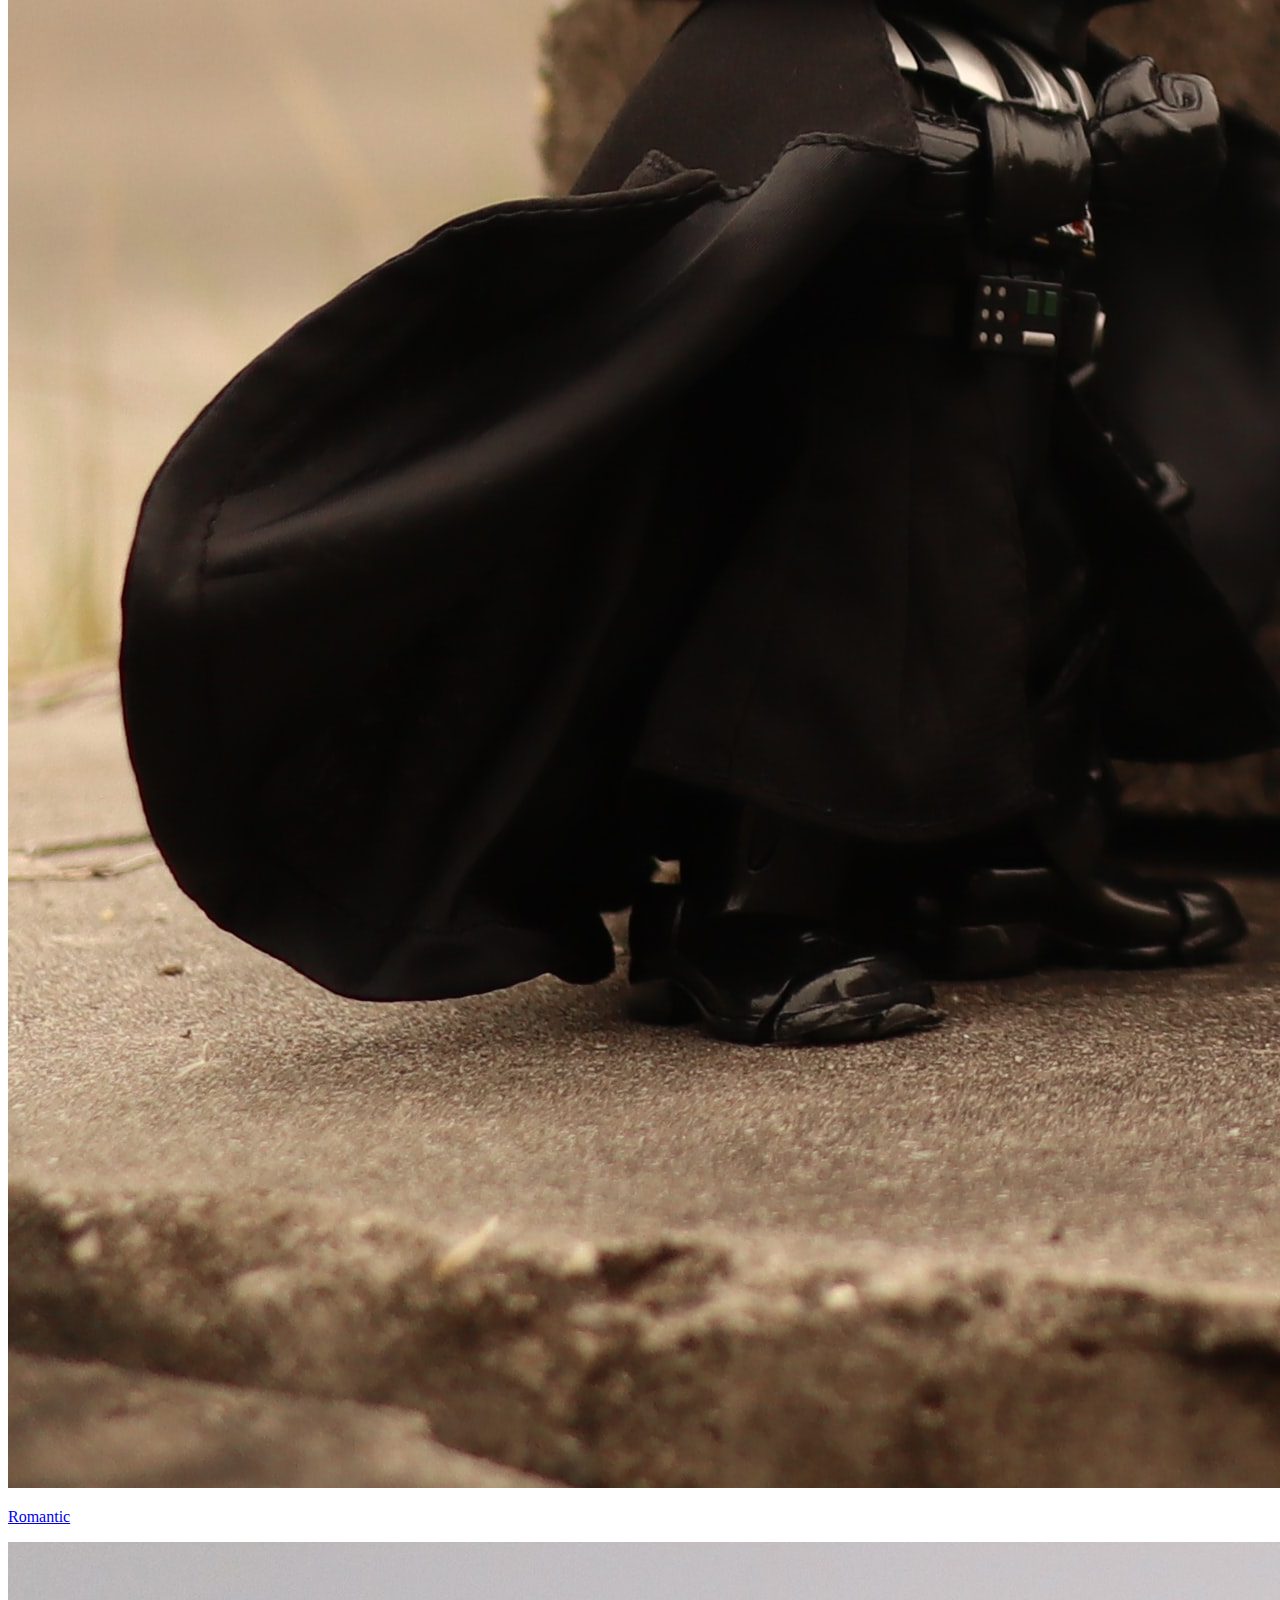
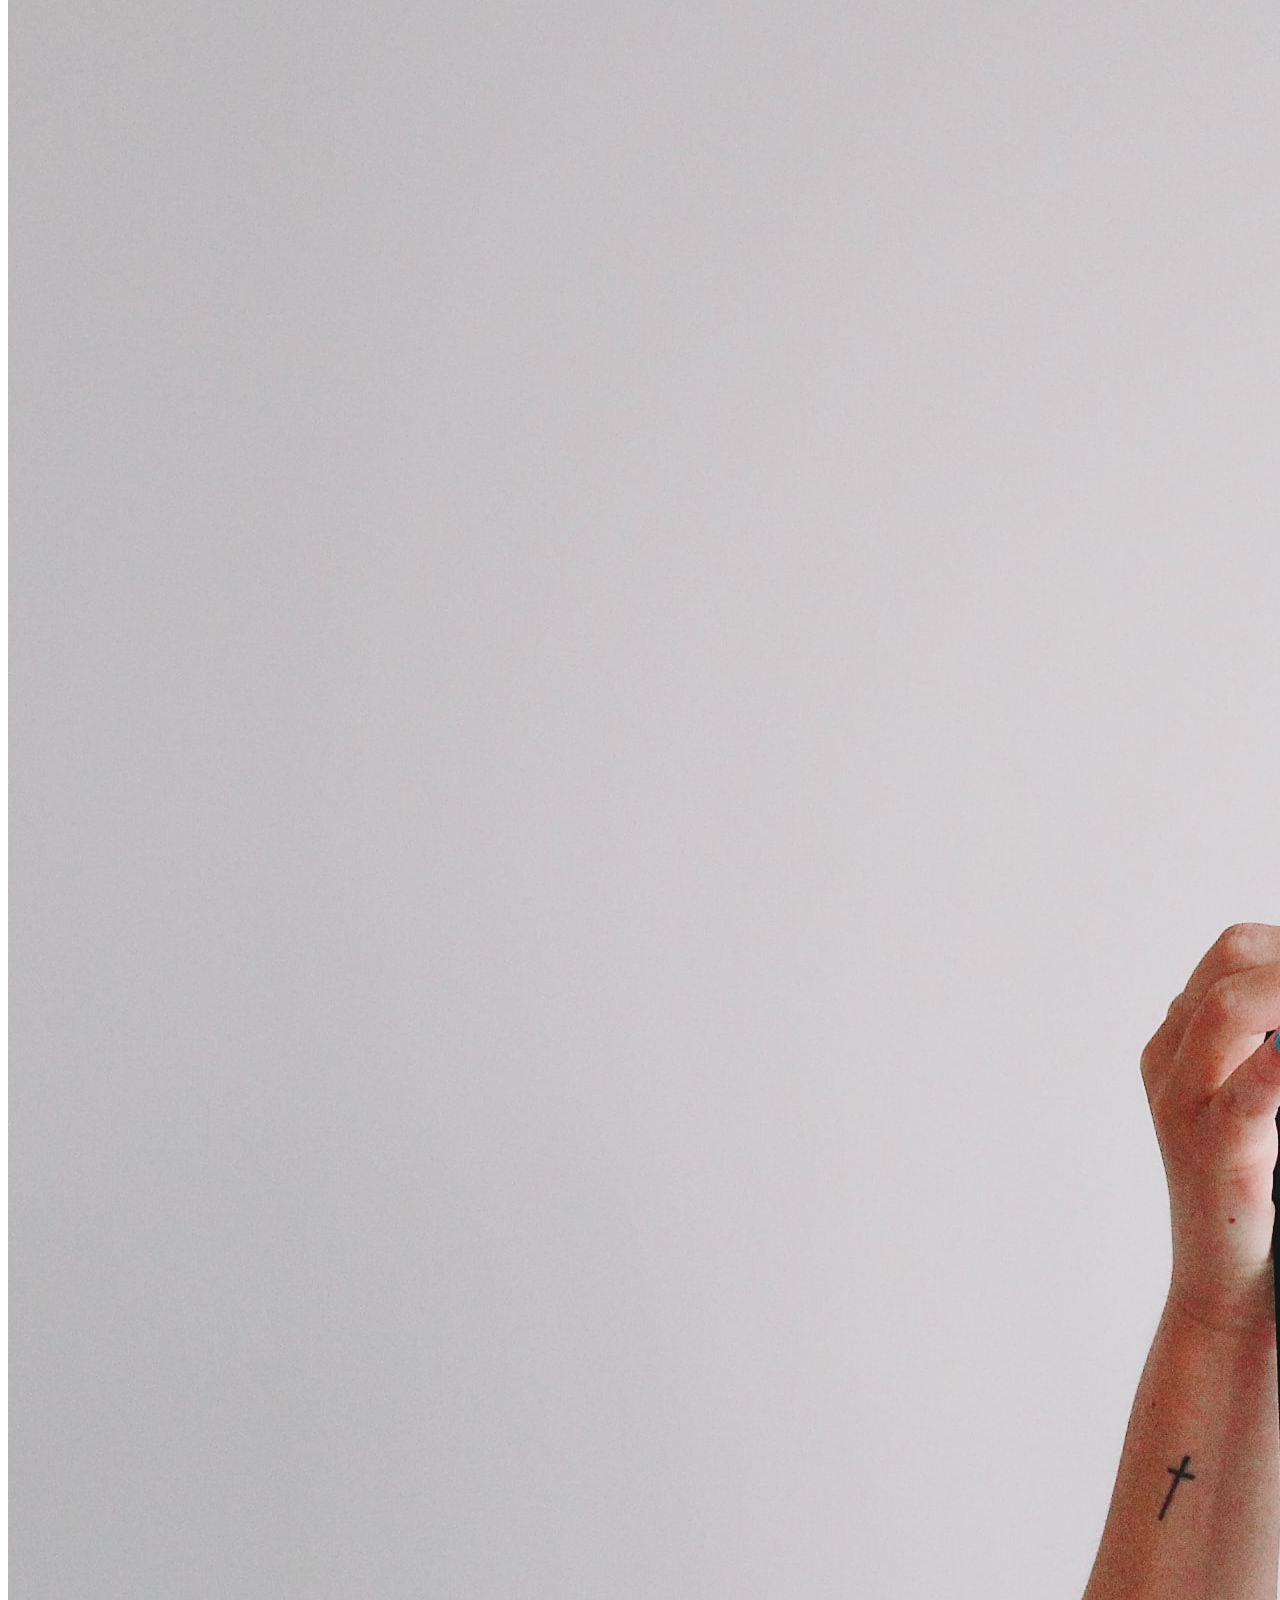
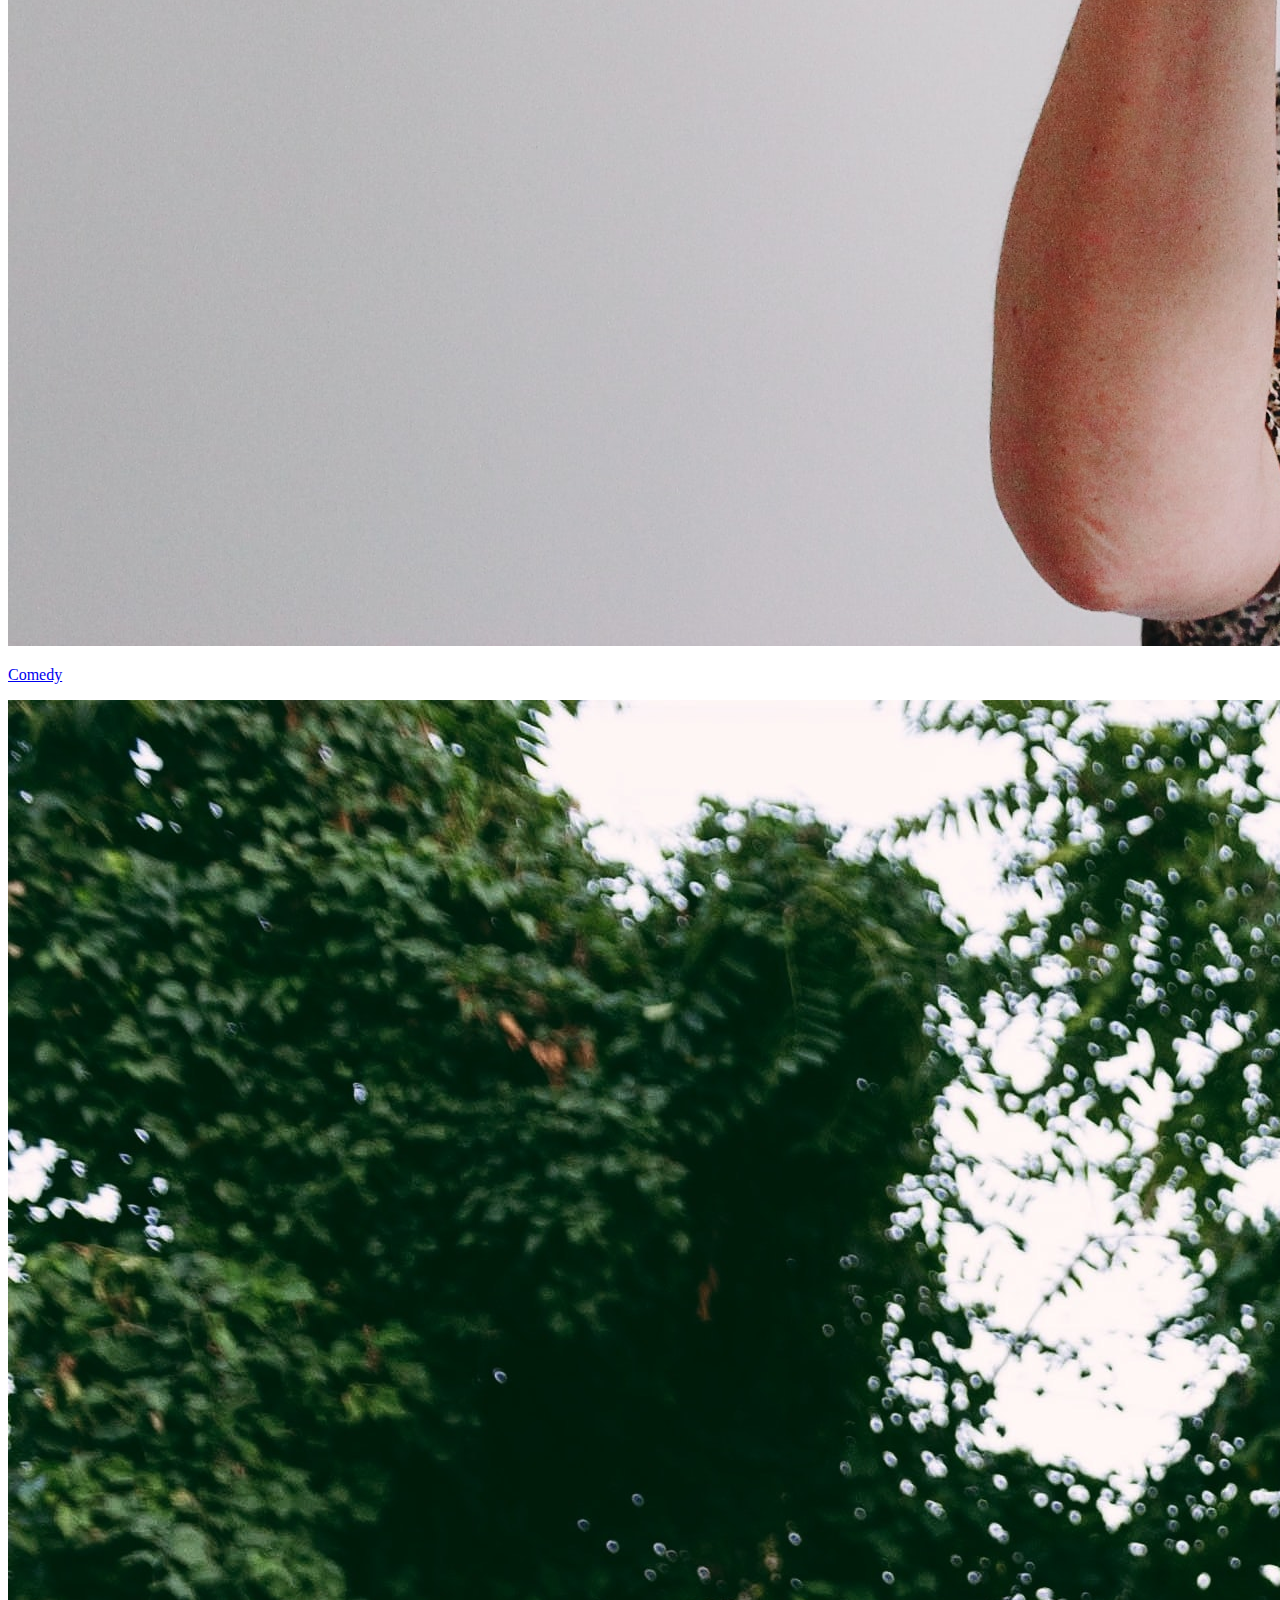
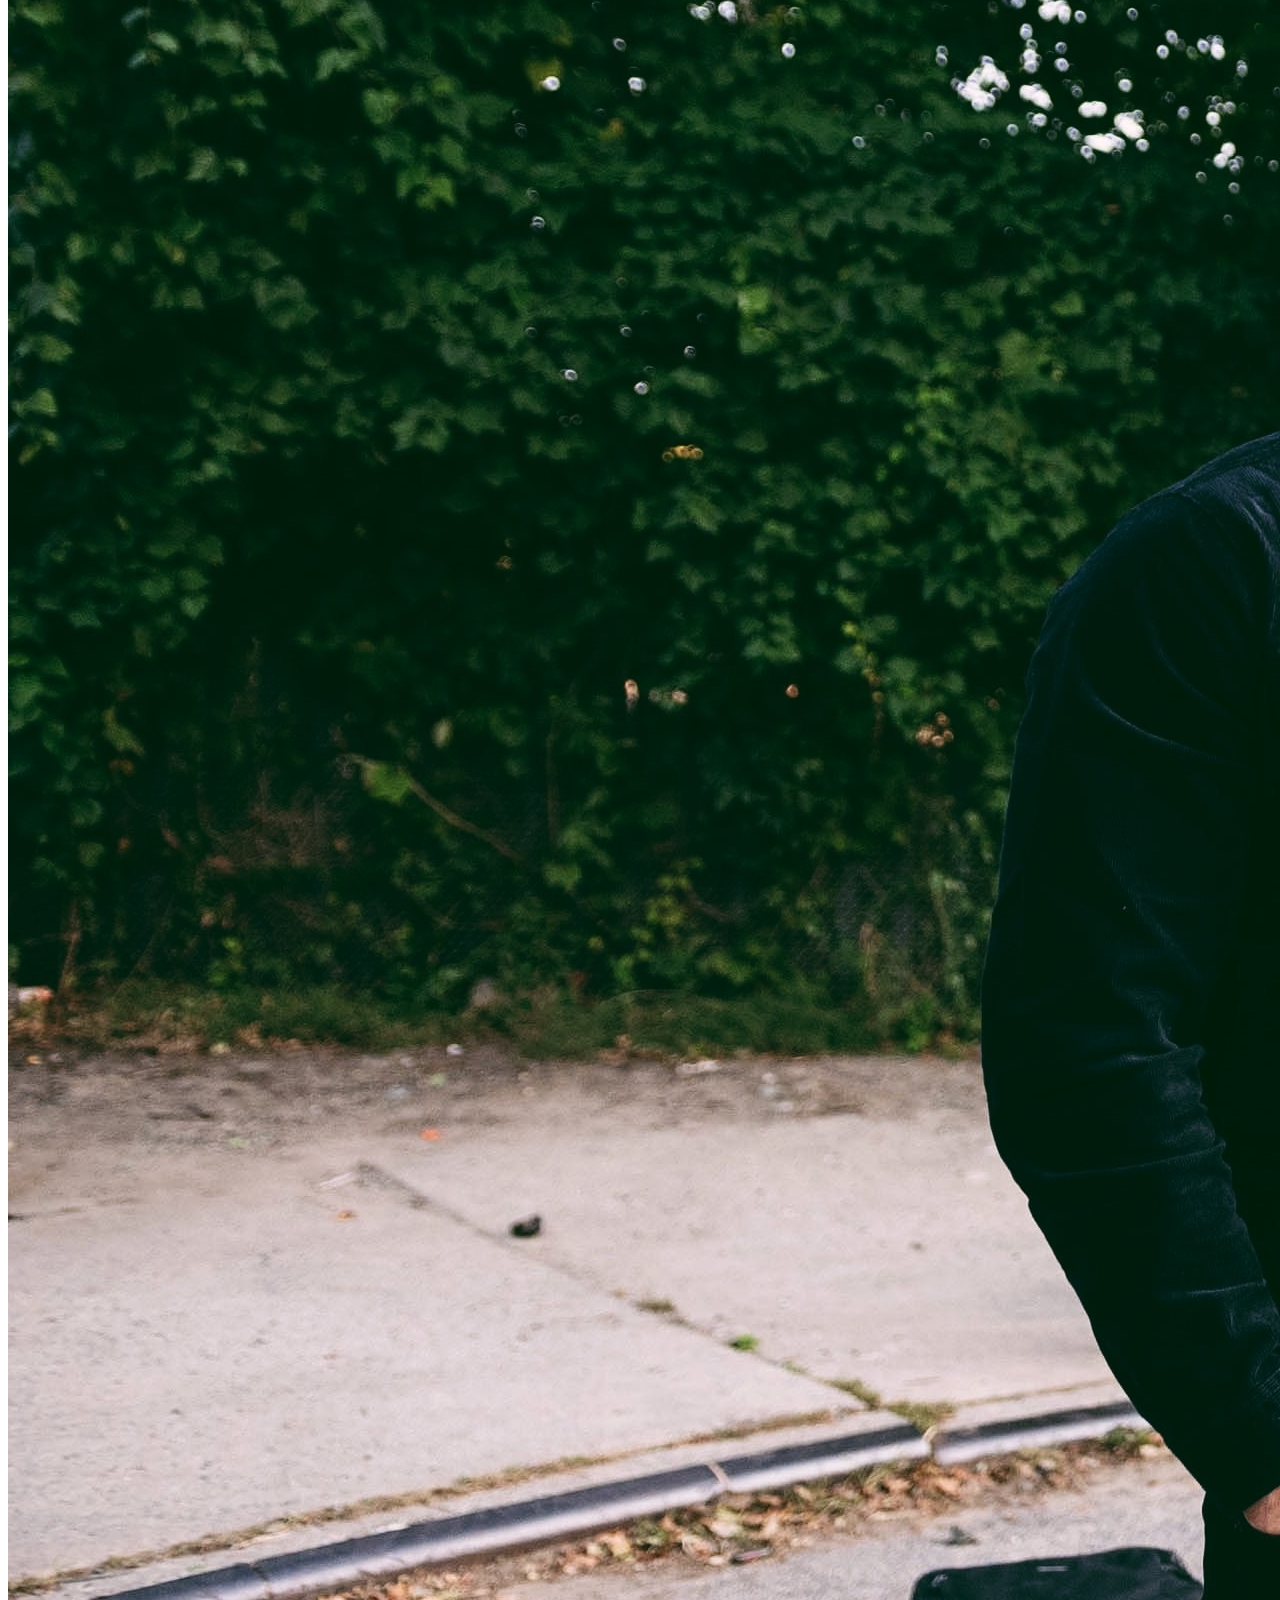
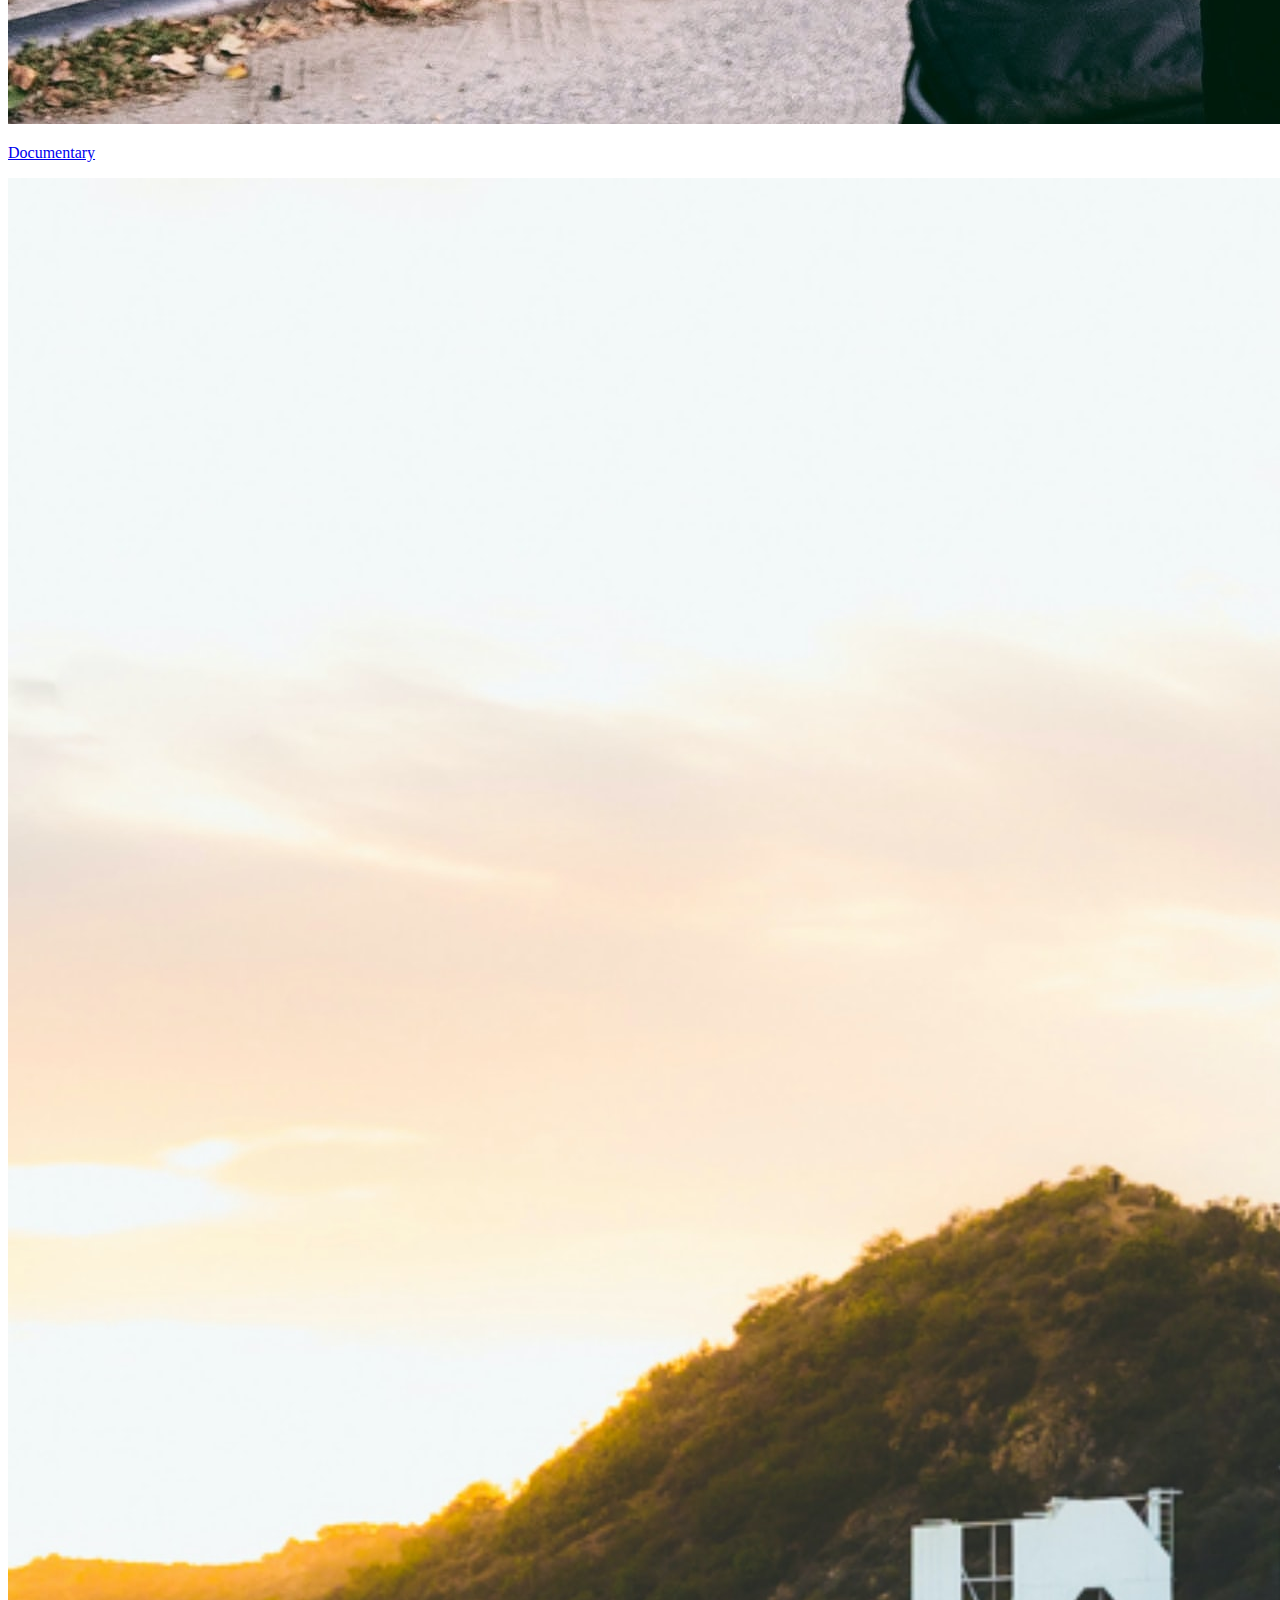
==== commit bcf38b91: "Linking pages" ====
--- a/index.html
+++ b/index.html
@@ -27,28 +27,29 @@
       /></a>
       <nav class="nav__bar">
         <div class="nav__link-container">
-          <a href="" class="nav__link">
+          <a href="/search.html" class="nav__link">
             <div>
               <span class="material-icons nav__icon">search</span>
             </div>
           </a>
-          <a href="" class="nav__link">
+          <a href="/favorites.html" class="nav__link">
             <div>
               <span class="material-icons nav__icon">favorite</span>
             </div>
           </a>
-          <a href="" class="nav__link">
+          <a href="/profile.html" class="nav__link">
             <div>
               <span class="material-icons nav__icon">person</span>
             </div>
           </a>
-          <a href="" class="nav__link">
+          <a href="index.html" class="nav__link active">
             <div>
               <span class="material-icons nav__icon">home</span>
             </div>
           </a>
         </div>
       </nav>
+      <a href="/login.html" class="upload__button">Upload Project</a>
     </header>
     <main>
       <h1>Featured</h1>
@@ -56,7 +57,7 @@
         <div class="featured__container">
           <section class="featured__section">
             <div class="featured">
-              <a href=""
+              <a href="/filmpage.html"
                 ><img
                   src="/images/resized/hollywood.jpg"
                   class="featured__img"
@@ -65,15 +66,15 @@
               <div class="overlay"><p>1h 45min | Two guys and a sign</p></div>
             </div>
             <div class="featured__cta">
-              <a href=""
+              <a href="/filmpage.html"
                 ><img
                   src="/images/resized/ivana-cajina.jpg"
                   class="profile__img profile__small"
-                  alt=""
+                  alt="Profile picture of George Clooney"
               /></a>
               <div class="cta__content">
-                <a href="" class="cta__buy">$25 Buy Now</a>
-                <a href="" class="cta__ppv">$2 Pay Per View</a>
+                <a href="#overlayhtml__buy" class="cta__buy">$25 Buy Now</a>
+                <a href="#overlayhtml__buy" class="cta__ppv">$2 Pay Per View</a>
               </div>
             </div>
             <div class="cta__name-info">
@@ -90,30 +91,30 @@
           </section>
           <section class="featured__section">
             <div class="featured">
-              <a href=""
+              <a href="/filmpage.html"
                 ><img
                   src="/images/resized/star wars.jpg"
                   class="featured__img"
-                  alt=""
+                  alt="Film page for 'Friends' movie"
               /></a>
               <div class="overlay"><p>2h 02min | Friends</p></div>
             </div>
             <div class="featured__cta">
-              <a href=""
+              <a href="/filmpage.html"
                 ><img
                   src="/images/resized/michael-dam.jpg"
                   class="profile__img profile__small"
-                  alt="Film page for 'Fiends' movie"
+                  alt="Profile picture of Julia Roberts"
               /></a>
               <div class="cta__content">
-                <a href="" class="cta__buy">$25 Buy Now</a>
-                <a href="" class="cta__ppv">$2 Pay Per View</a>
+                <a href="#overlayhtml__buy" class="cta__buy">$25 Buy Now</a>
+                <a href="#overlayhtml__buy" class="cta__ppv">$2 Pay Per View</a>
               </div>
             </div>
           </section>
           <section class="featured__section">
             <div class="featured">
-              <a href=""
+              <a href="/filmpage.html"
                 ><img
                   src="/images/resized/hollywood.jpg"
                   class="featured__img"
@@ -122,15 +123,15 @@
               <div class="overlay"><p>1h 45min | Two guys and a sign</p></div>
             </div>
             <div class="featured__cta">
-              <a href=""
+              <a href="/filmpage.html"
                 ><img
                   src="/images/resized/ivana-cajina.jpg"
                   class="profile__img profile__small"
-                  alt=""
+                  alt="Profile picture of George Clooney"
               /></a>
               <div class="cta__content">
-                <a href="" class="cta__buy">$25 Buy Now</a>
-                <a href="" class="cta__ppv">$2 Pay Per View</a>
+                <a href="#overlayhtml__buy" class="cta__buy">$25 Buy Now</a>
+                <a href="#overlayhtml__buy" class="cta__ppv">$2 Pay Per View</a>
               </div>
             </div>
           </section>
@@ -139,78 +140,133 @@
           <h2>Categories</h2>
           <div class="categories__section-container">
             <section class="categories__section">
-              <a href=""
+              <a href="/search.html"
                 ><img
                   src="/images/mulyadi-wYzjL5BwiEI-unsplash.jpg"
                   class="categories__img"
-                  alt=""
-              /></a>
-              <a href=""><p class="categories__name">Romantic</p></a>
-            </section>
-            <section class="categories__section">
-              <a href=""
+                  alt="Romantic category"
+              /></a>
+              <a href="/search.html"
+                ><p class="categories__name">Romantic</p></a
+              >
+            </section>
+            <section class="categories__section">
+              <a href="/search.html"
                 ><img
                   src="/images/jon-tyson-A-obUh61bKw-unsplash.jpg"
                   class="categories__img"
-                  alt=""
-              /></a>
-              <a href=""><p class="categories__name">Comedy</p></a>
-            </section>
-            <section class="categories__section">
-              <a href=""
+                  alt="Comedy category"
+              /></a>
+              <a href="/search.html"><p class="categories__name">Comedy</p></a>
+            </section>
+            <section class="categories__section">
+              <a href="/search.html"
                 ><img
                   src="/images/gordon-cowie-zh6FfPNRZwc-unsplash.jpg"
                   class="categories__img"
-                  alt=""
-              /></a>
-              <a href=""><p class="categories__name">Documentary</p></a>
-            </section>
-            <section class="categories__section">
-              <a href=""
+                  alt="Documentary category"
+              /></a>
+              <a href="/search.html"
+                ><p class="categories__name">Documentary</p></a
+              >
+            </section>
+            <section class="categories__section">
+              <a href="/search.html"
                 ><img
                   src="/images/ahmet-yalcinkaya-aNrRsB2wLDk-unsplash.jpg"
                   class="categories__img"
-                  alt=""
-              /></a>
-              <a href=""><p class="categories__name">Hollywood</p></a>
+                  alt="Hollywood category"
+              /></a>
+              <a href="/search.html"
+                ><p class="categories__name">Hollywood</p></a
+              >
             </section>
           </div>
         </div>
       </div>
-
       <section class="creators">
         <h2>Creators</h2>
         <div class="creators__content">
-          <a href=""
+          <a href="/filmpage.html"
             ><img
               src="/images/resized/ian-dooley-.jpg"
               class="profile__img profile__big"
-              alt=""
-          /></a>
-          <a href=""
+              alt="Filmpage of Brad Pitt"
+          /></a>
+          <a href="/filmpage.html"
             ><img
               src="/images/resized/ivana-cajina.jpg"
               class="profile__img profile__big"
-              alt=""
-          /></a>
-          <a href=""
+              alt="Filmpage of George Clooney"
+          /></a>
+          <a href="/filmpage.html"
             ><img
               src="/images/resized/michael-dam.jpg"
               class="profile__img profile__big"
-              alt=""
-          /></a>
-          <a href=""
+              alt="Filmpage of Julia Roberts"
+          /></a>
+          <a href="/filmpage.html"
             ><img
               src="/images/resized/toa-heftiba.jpg"
               class="profile__img profile__big"
-              alt=""
-          /></a>
-        </div>
+              alt="Filmpage of Catherine Zeta-Jones"
+          /></a>
+        </div>
+      </section>
+      <section class="overlayhtml__section">
+        <div id="overlayhtml__buy">
+          <a href="" class="close">x</a>
+          <div class="overlayhtml__flex">
+            <h1>$25</h1>
+            <div>
+              <img
+                src="/images/resized/star wars.jpg"
+                class="overlayhtml__img"
+                alt="image buy 'friends' movie"
+              />
+              <p class="overlayhtml__p">2h 02min Friends</p>
+            </div>
+            <div class="overlayhtml__vipps">
+              <p>pay with</p>
+              <img
+                src="/images/vipps-logo-orange.png"
+                class="vipps"
+                alt="vipps logo"
+              />
+              <p>or add card information</p>
+            </div>
+            <div class="overlayhtml__input">
+              <input
+                type="text"
+                name="name"
+                id="name"
+                placeholder="name cardholder"
+              />
+              <input
+                type="text"
+                name="number"
+                id="number"
+                placeholder="card number"
+              />
+              <input
+                type="text"
+                name="exp-date"
+                id="exp-date"
+                placeholder="exp.date"
+              />
+              <input type="text" name="cvc" id="cvc" placeholder="cvc" />
+            </div>
+            <div class="overlayhtml__button">
+              <a href="#">buy now</a>
+            </div>
+          </div>
+        </div>
+        <div class="overlayhtml"></div>
       </section>
     </main>
     <footer>
       <div class="footer__content">
-        <h1>What is square eyes</h1>
+        <h1>What is square eyes?</h1>
         <div class="footer__description">
           <p>
             Square eyes is a video streaming website for independent filmmakers
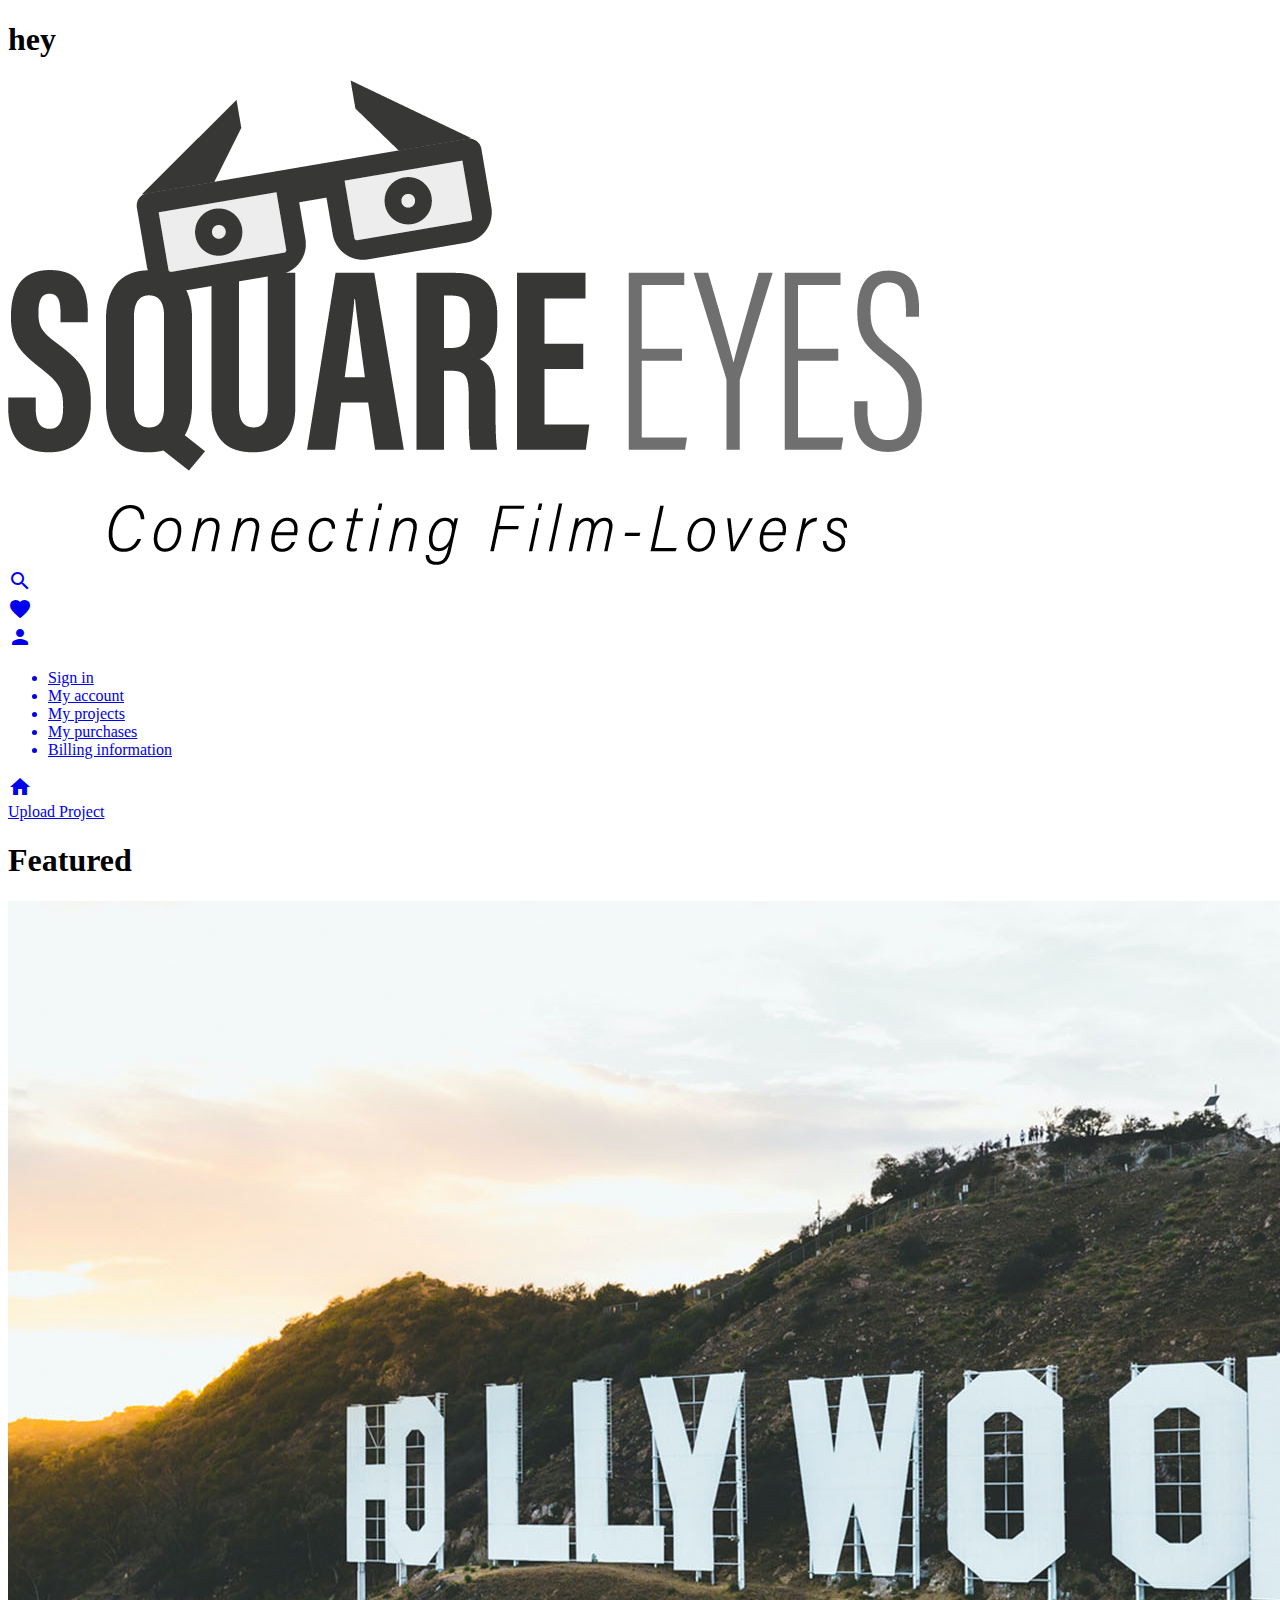
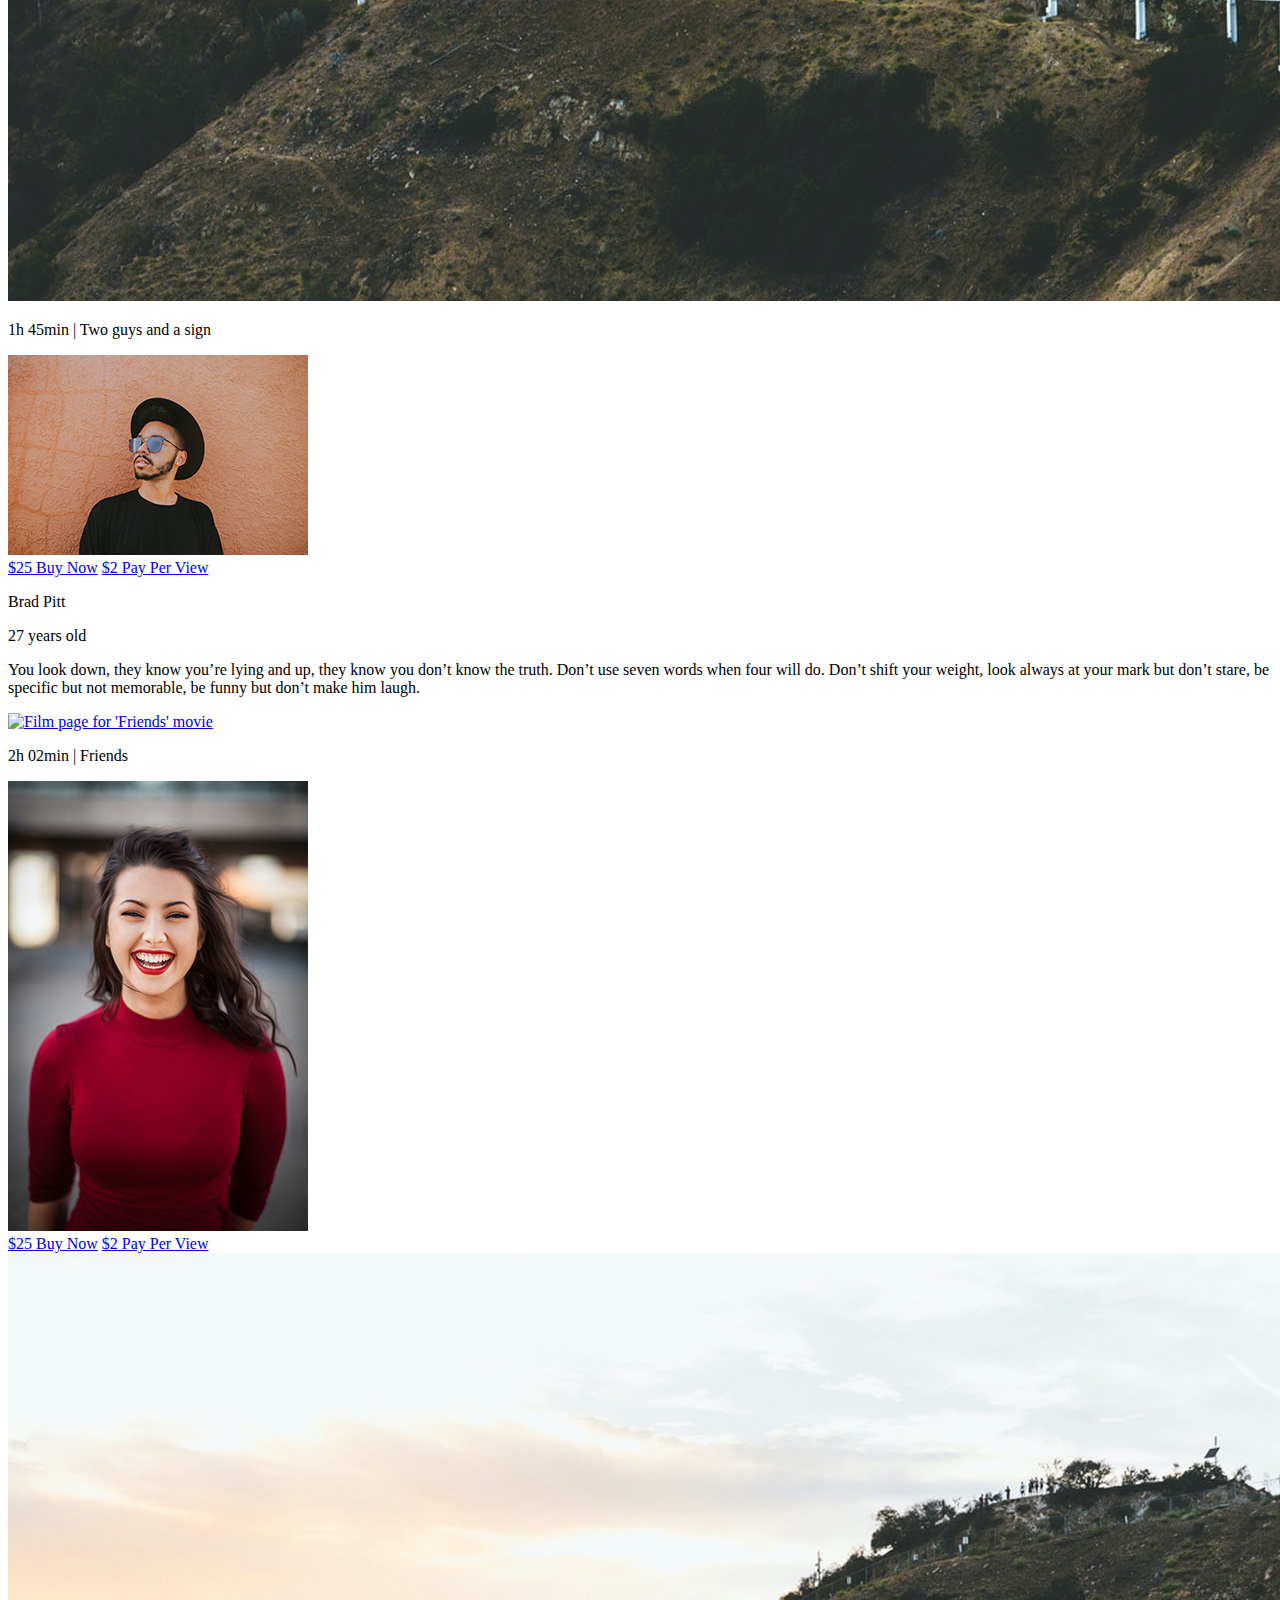
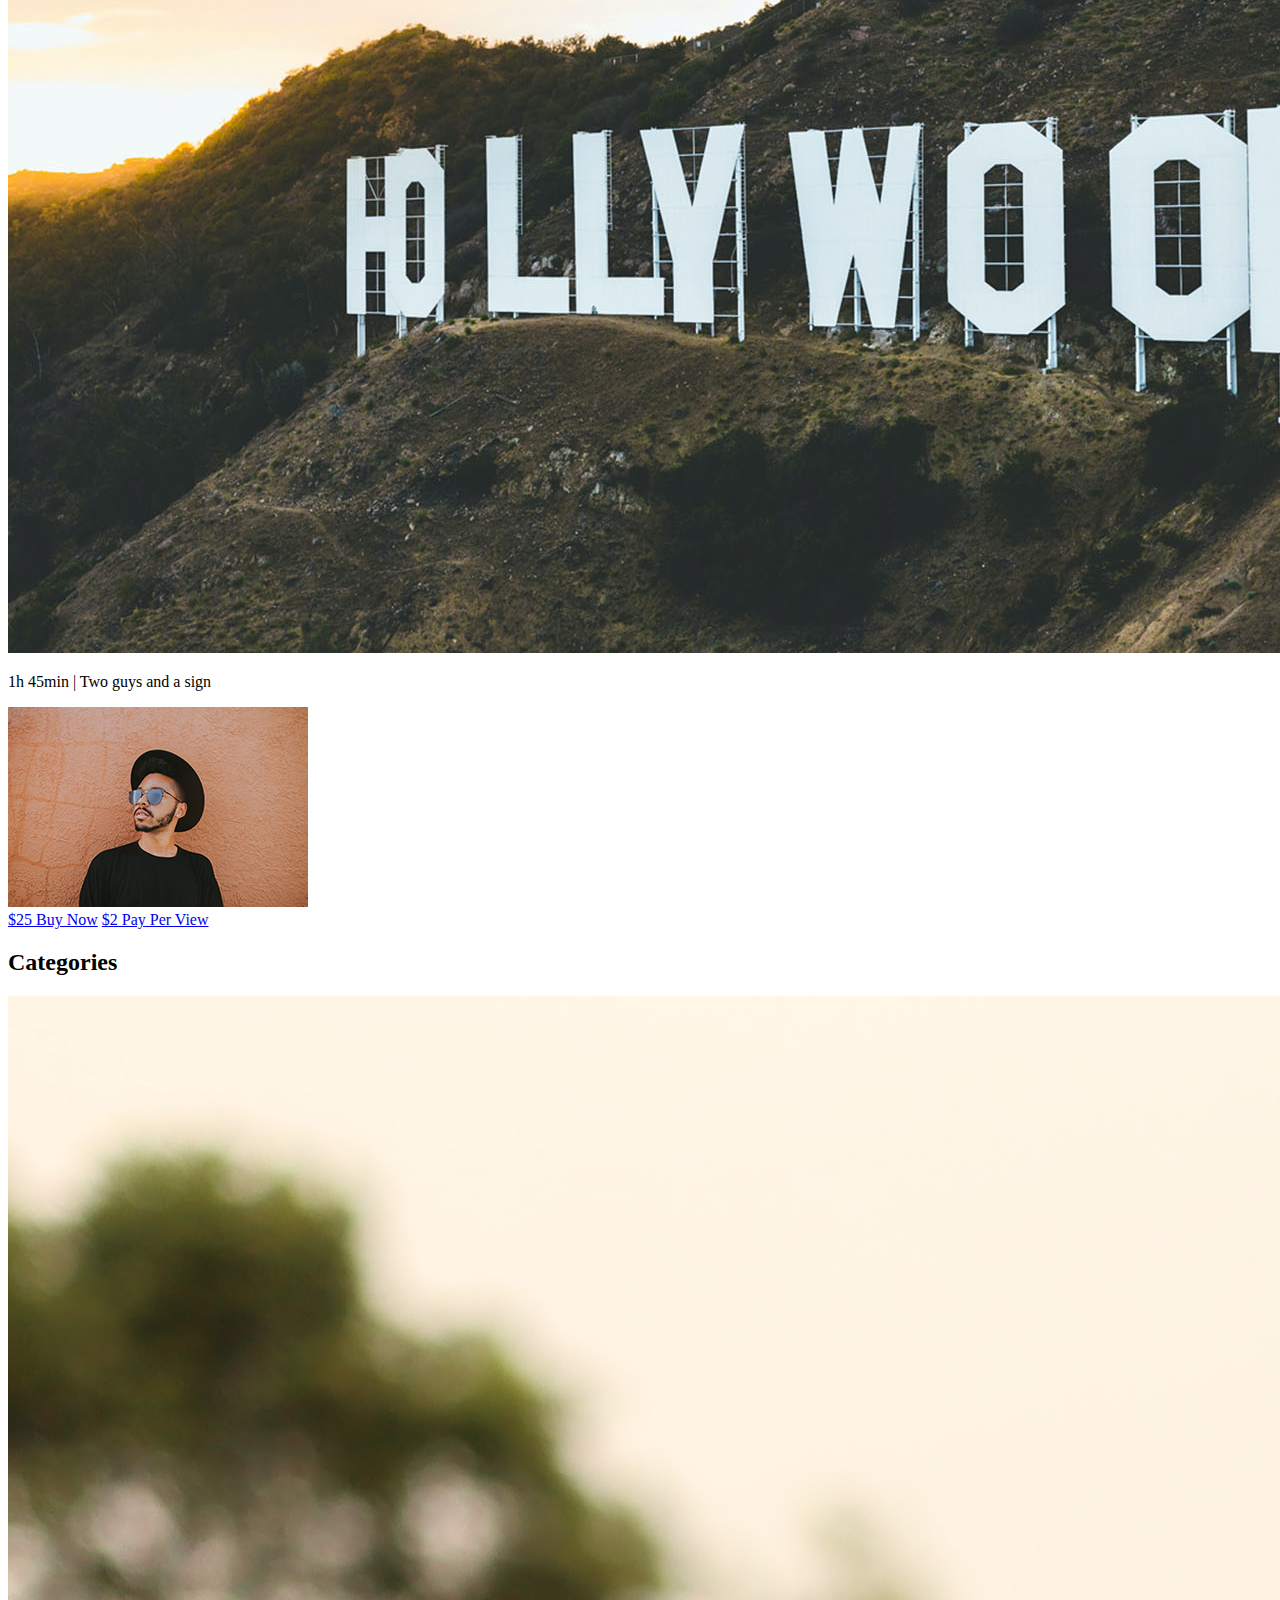
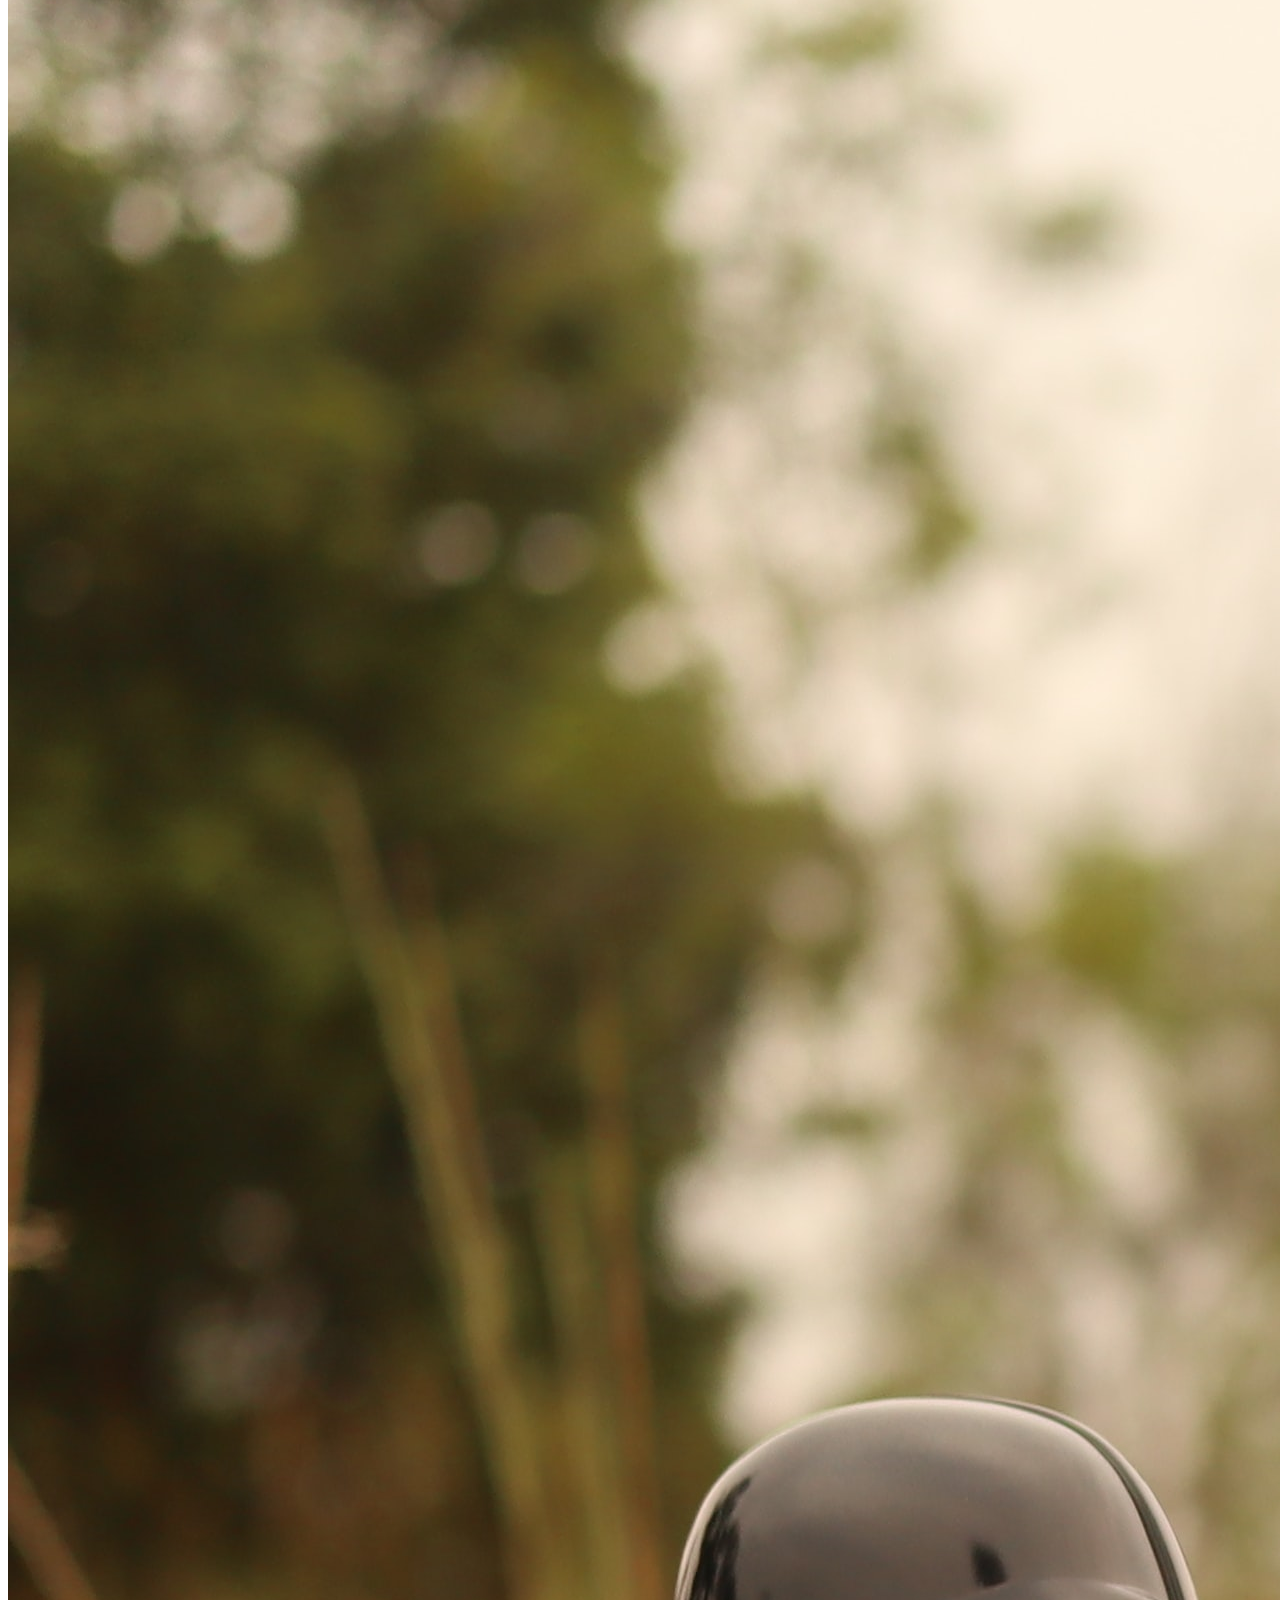
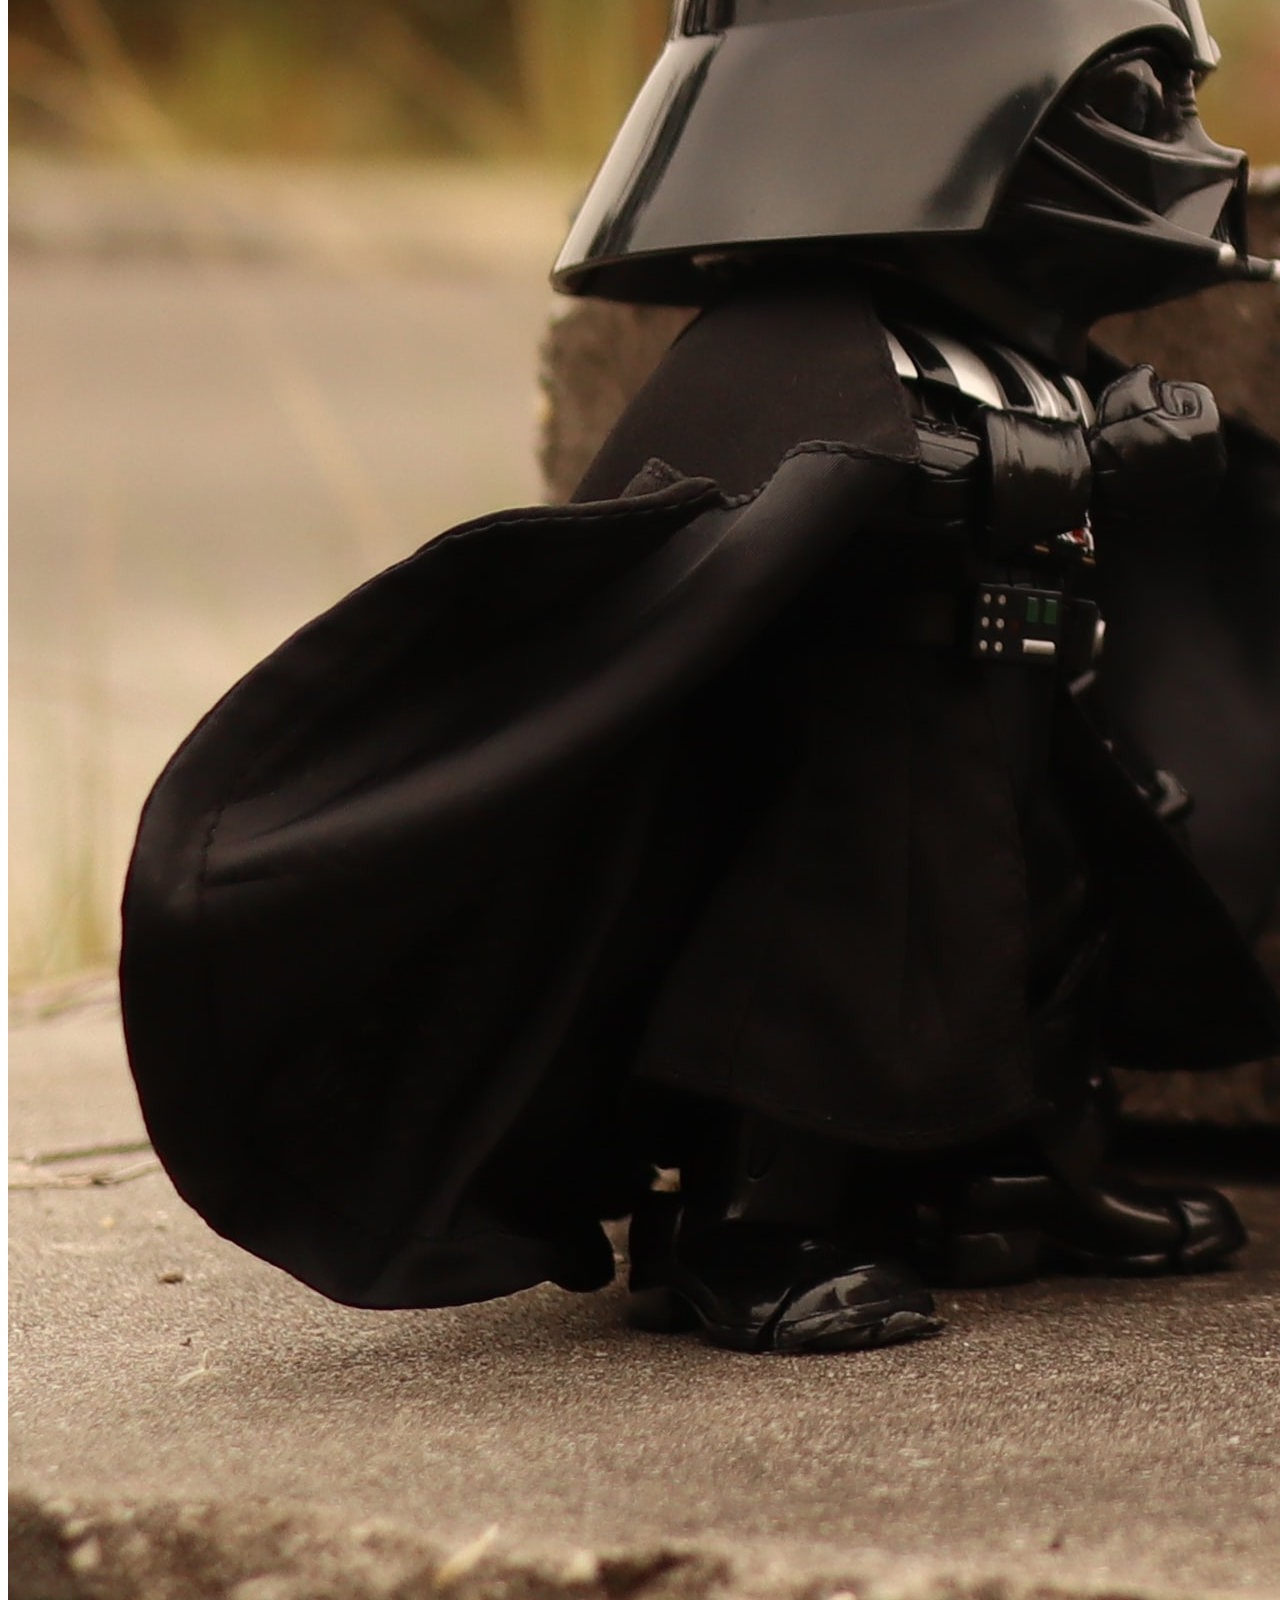
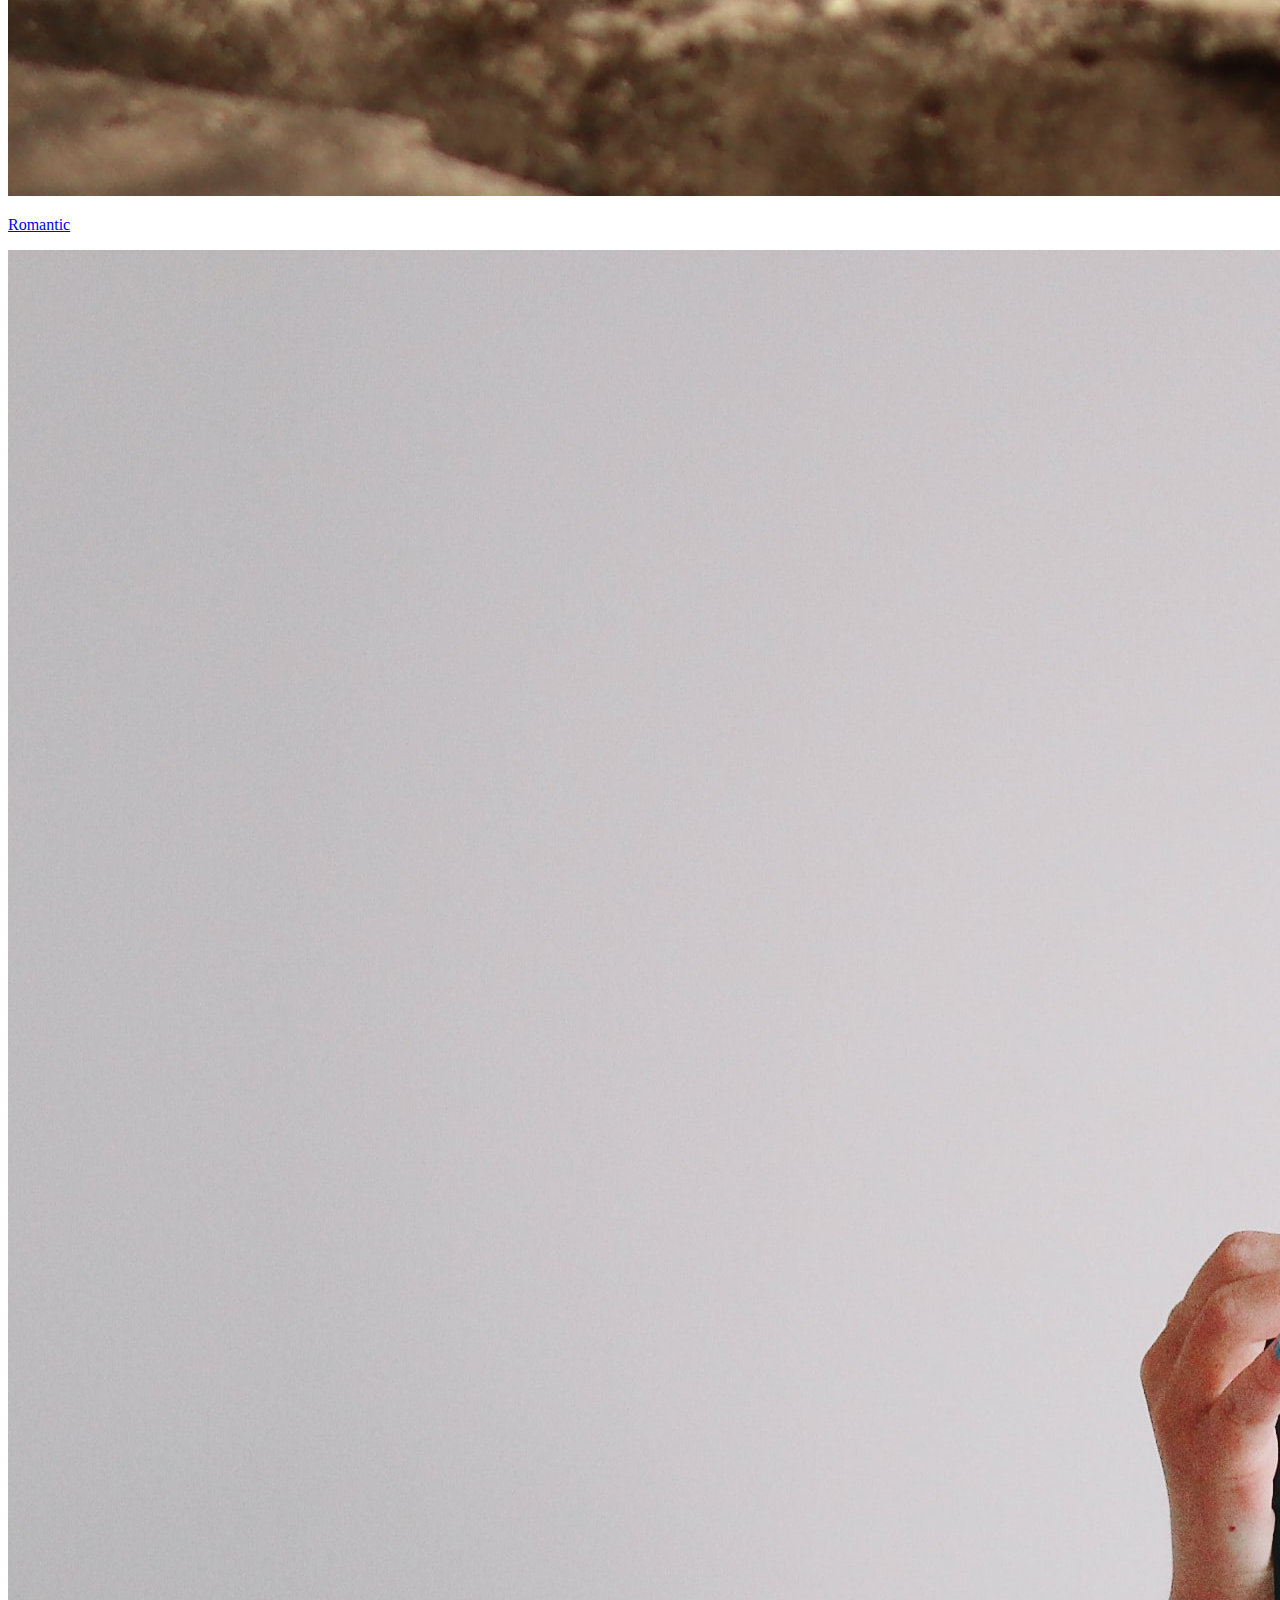
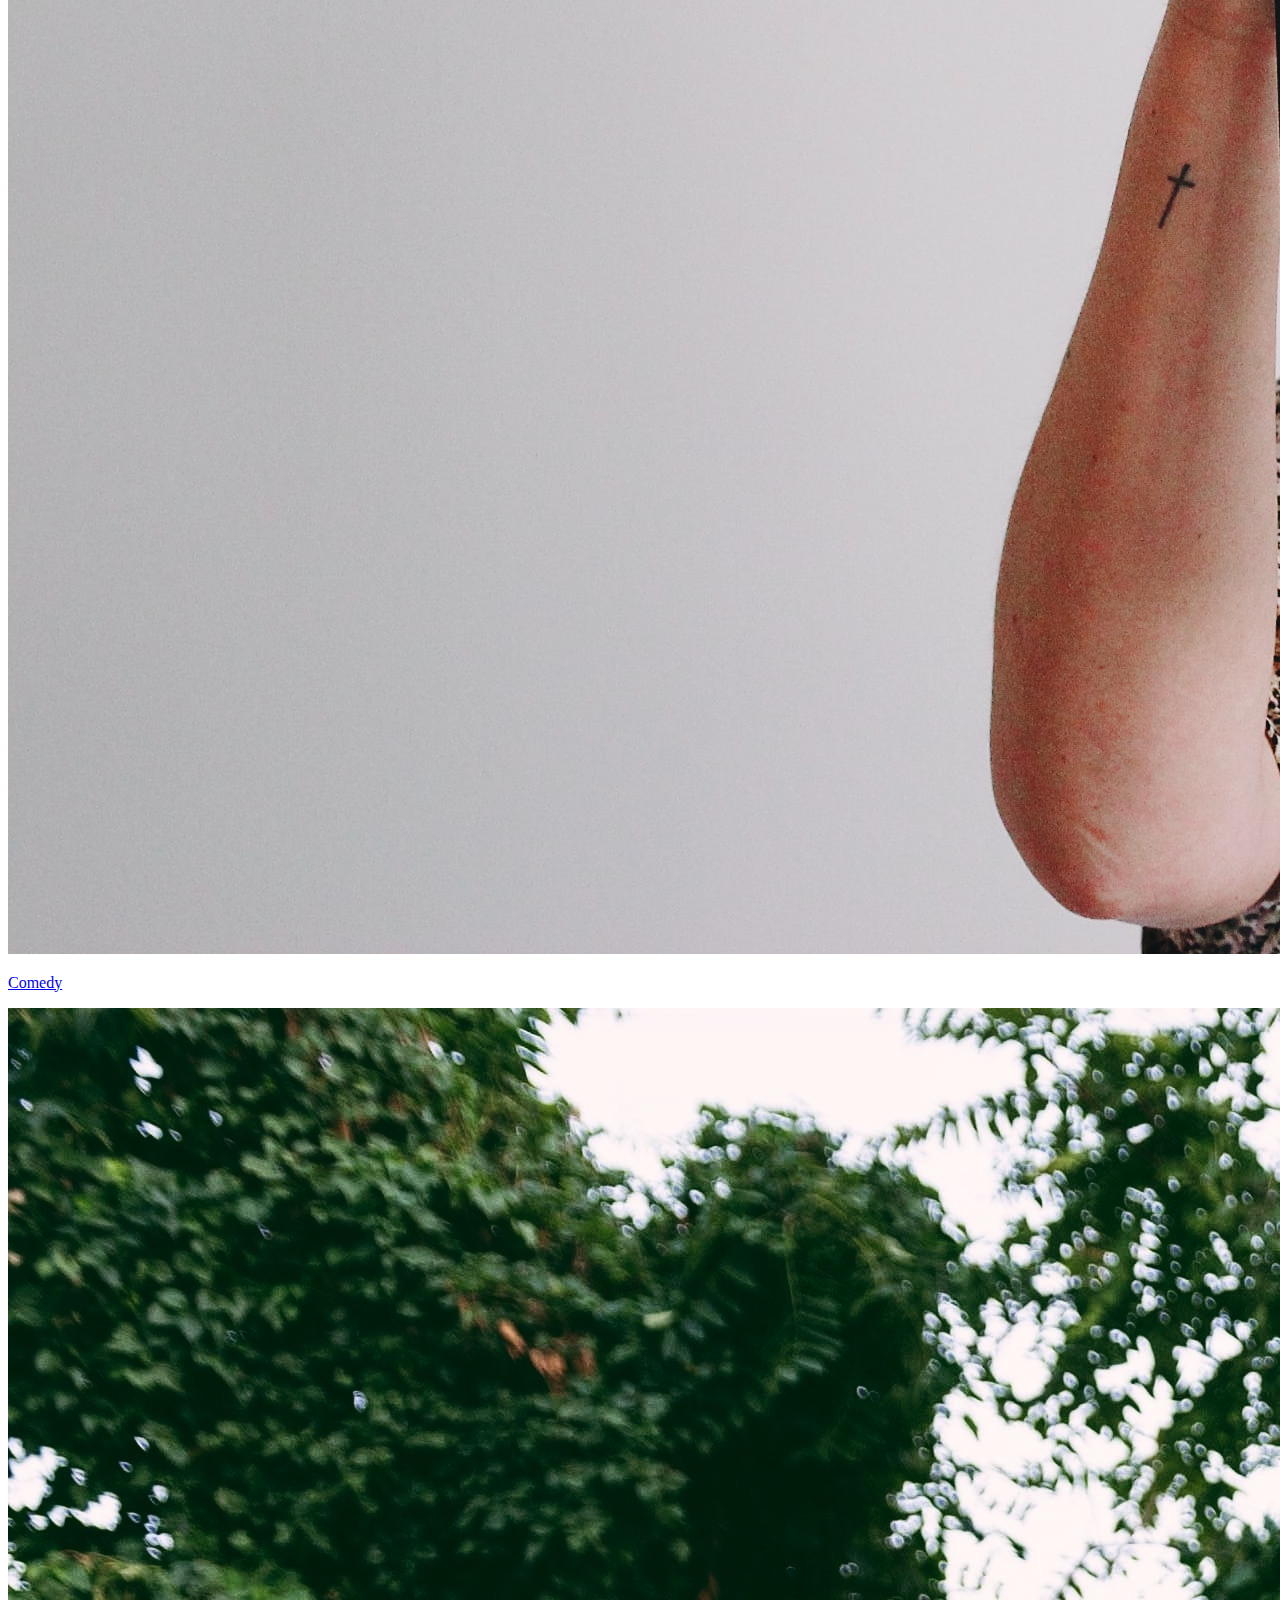
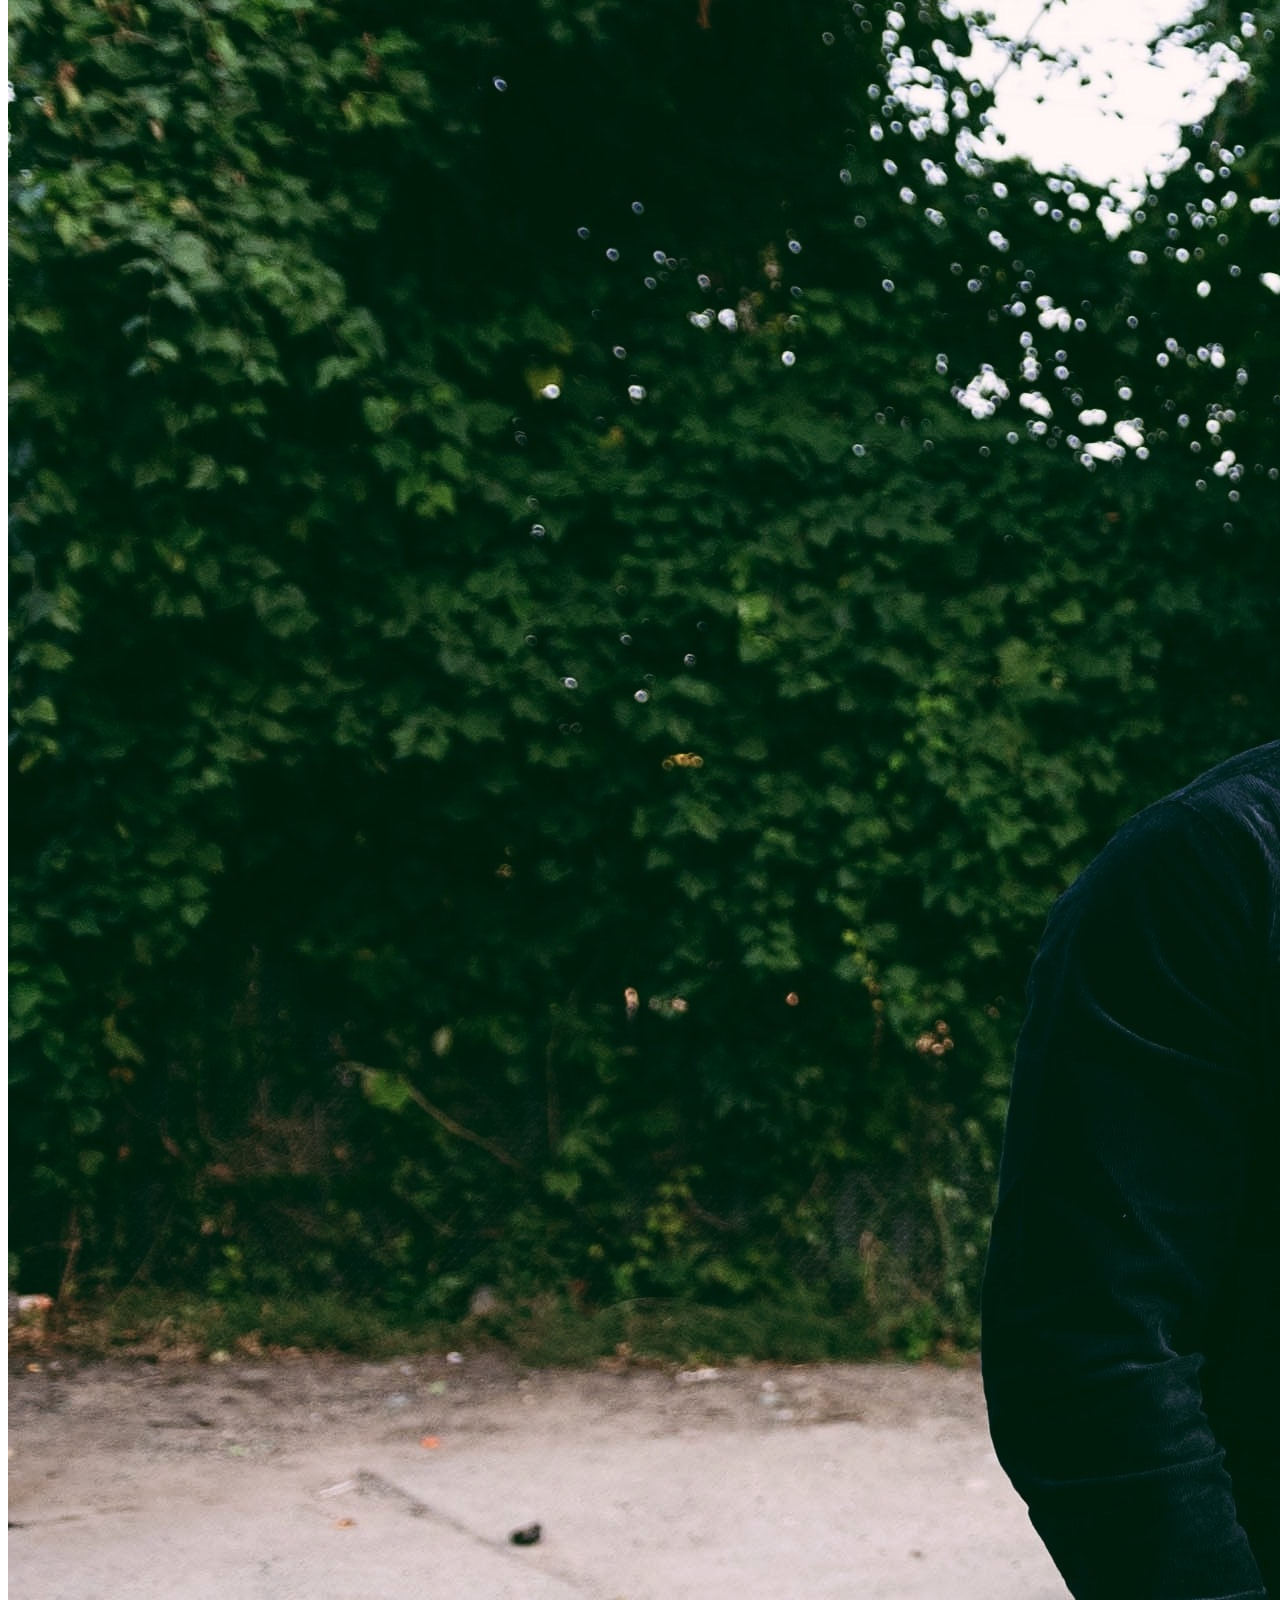
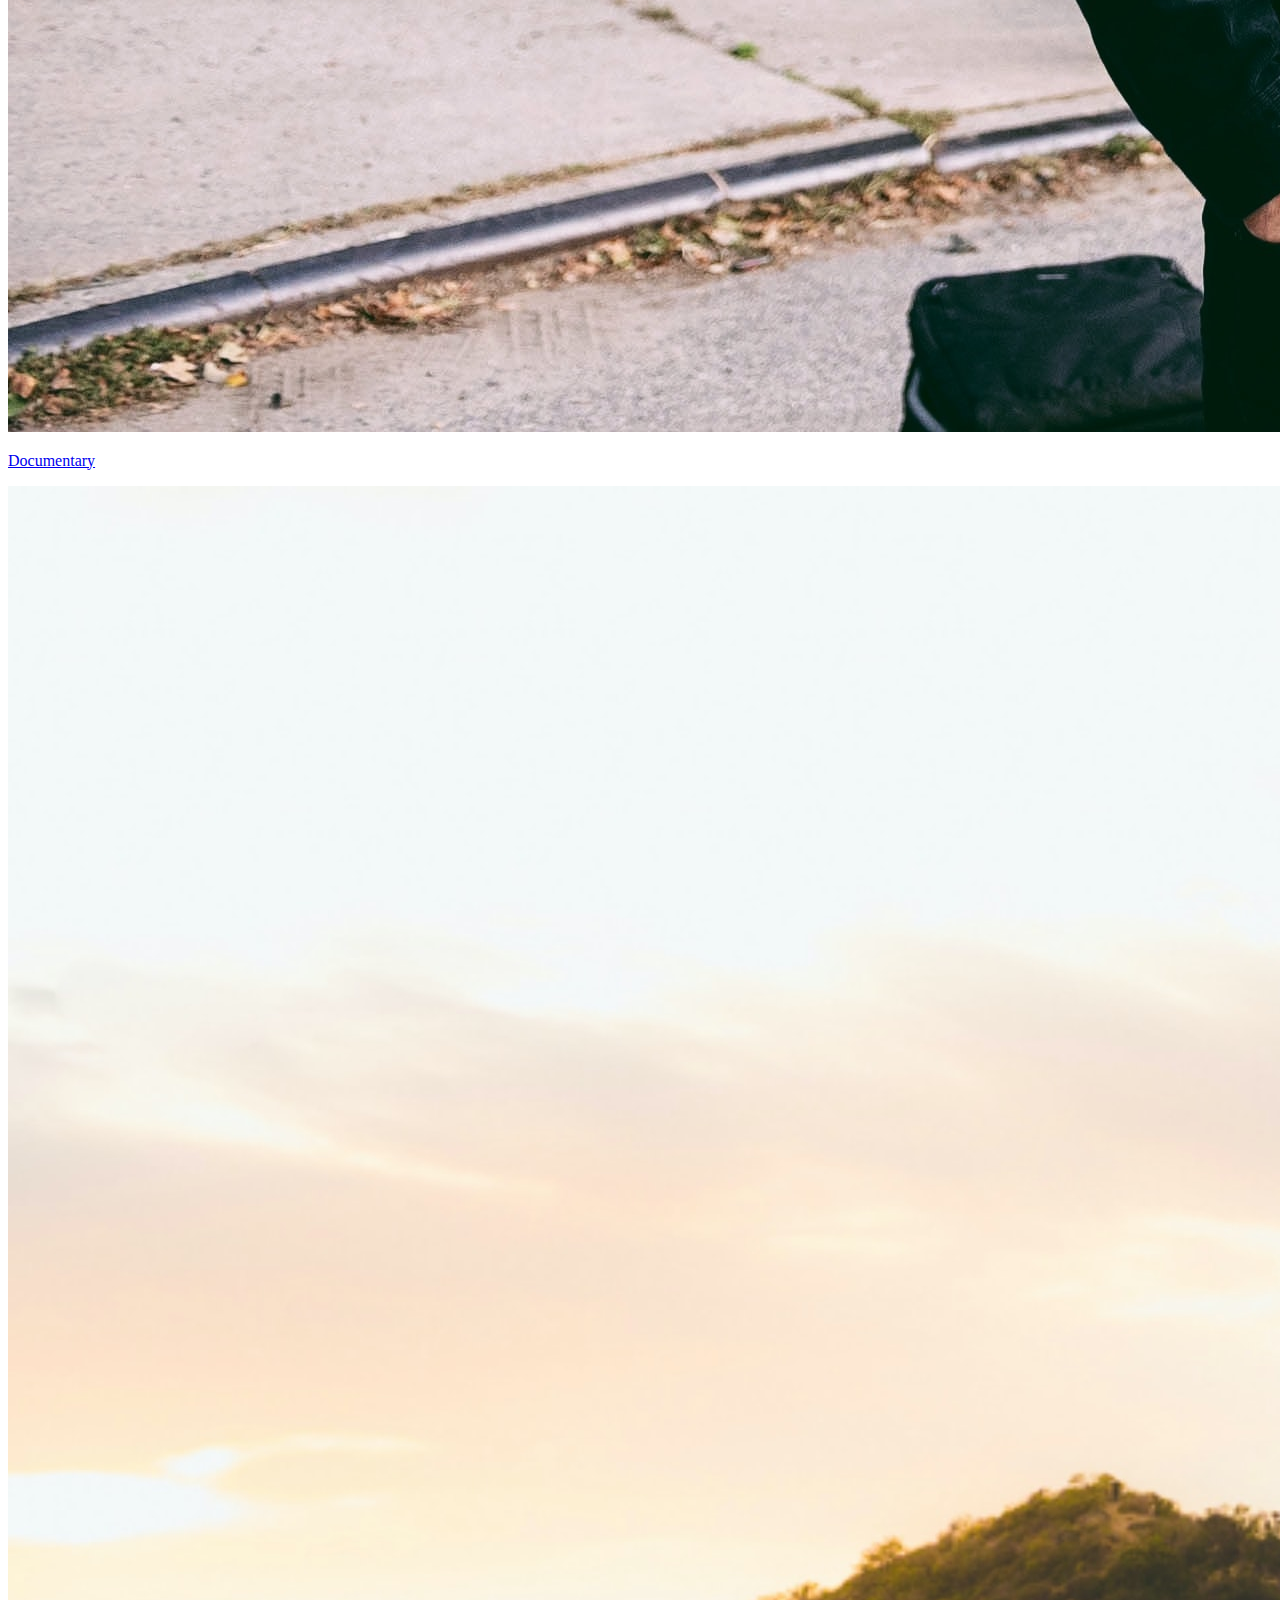
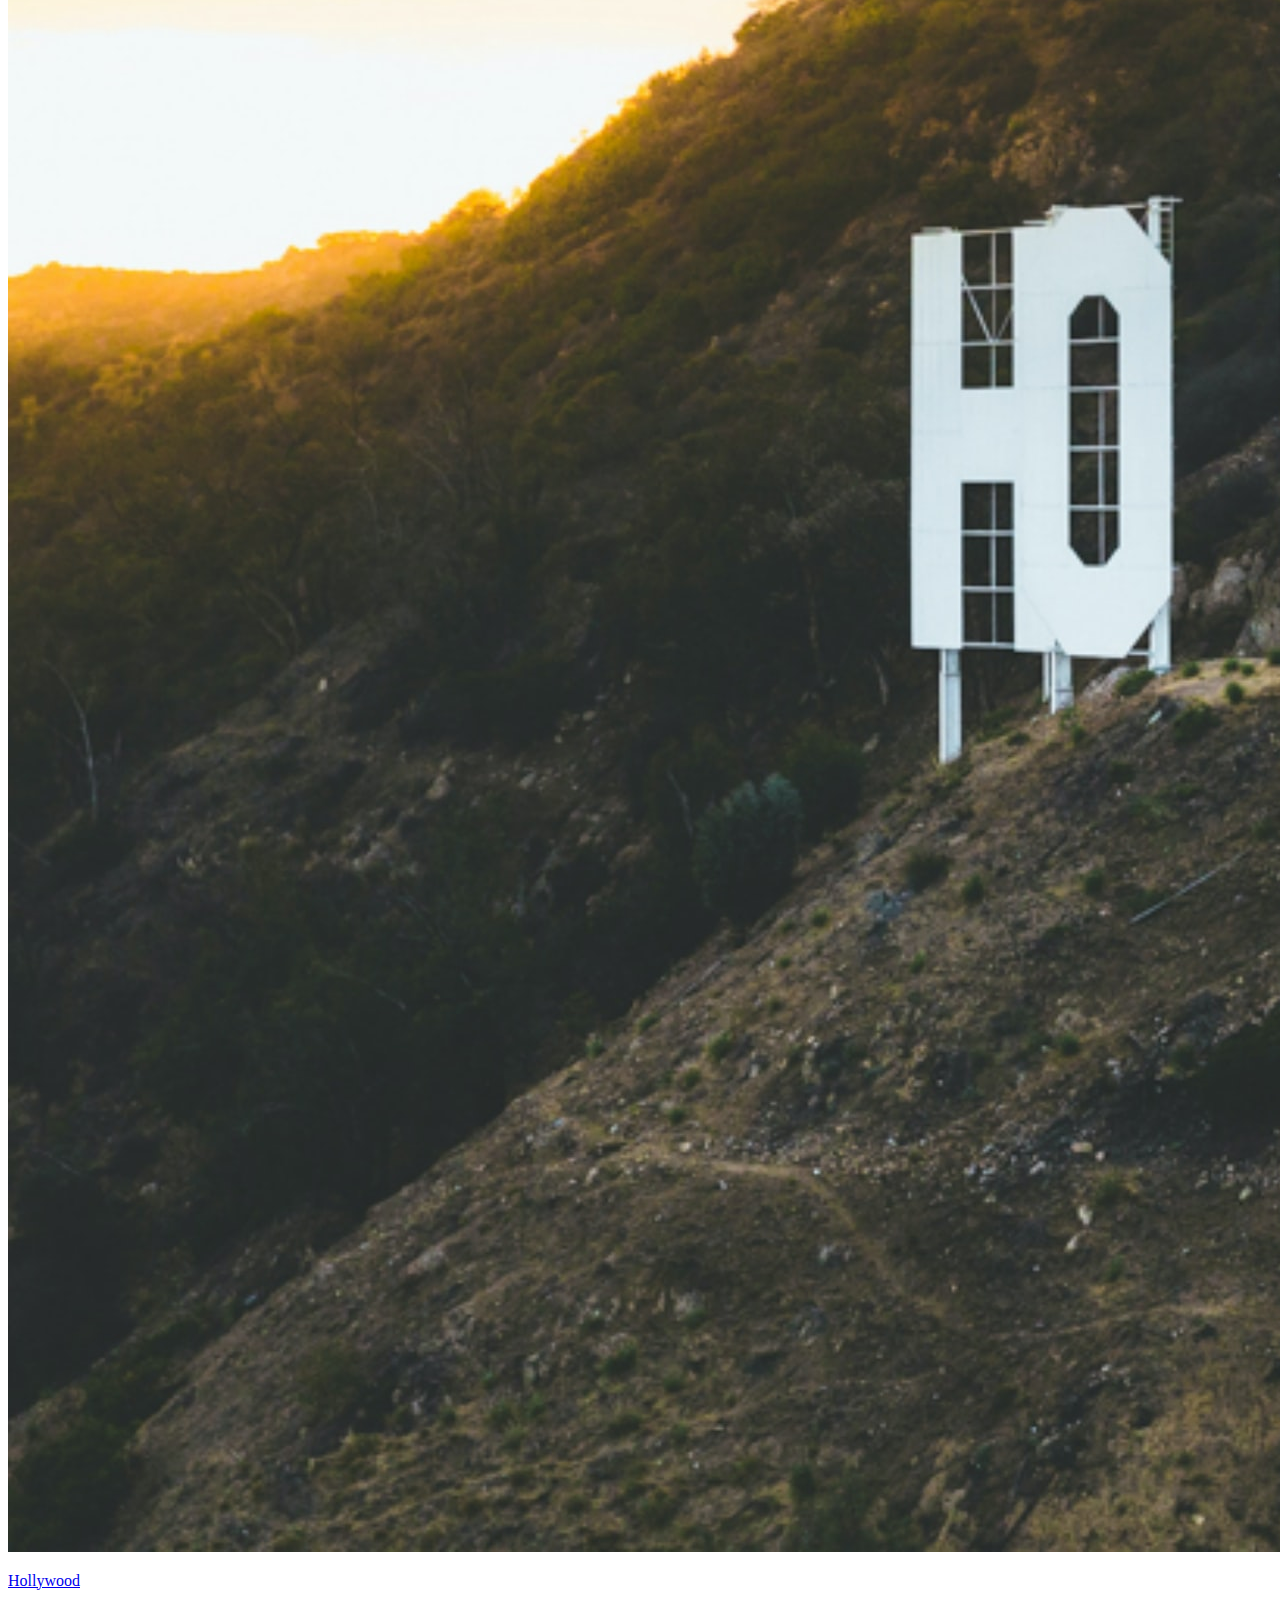
==== commit 9e1d4ec2: "Update index.html" ====
--- a/index.html
+++ b/index.html
@@ -10,20 +10,31 @@
       href="https://fonts.googleapis.com/css2?family=Montserrat:wght@600;800&display=swap"
       rel="stylesheet"
     />
-    <link
-      href="https://fonts.googleapis.com/icon?family=Material+Icons"
-      rel="stylesheet"
-    />
+    <link href="https://fonts.googleapis.com/icon?family=Material+Icons" rel="stylesheet" />
     <link rel="stylesheet" href="/css/style.css" />
     <title>Square Eyes | Home</title>
+    <!-- Hotjar Tracking Code for https://square-eyes-chasju.netlify.app/ -->
+    <script>
+      (function (h, o, t, j, a, r) {
+        h.hj =
+          h.hj ||
+          function () {
+            (h.hj.q = h.hj.q || []).push(arguments);
+          };
+        h._hjSettings = { hjid: 2861883, hjsv: 6 };
+        a = o.getElementsByTagName("head")[0];
+        r = o.createElement("script");
+        r.async = 1;
+        r.src = t + h._hjSettings.hjid + j + h._hjSettings.hjsv;
+        a.appendChild(r);
+      })(window, document, "https://static.hotjar.com/c/hotjar-", ".js?sv=");
+    </script>
   </head>
   <body>
+    <h1>hey</h1>
     <header>
       <a href="index.html"
-        ><img
-          src="/logo/SquareEyes_Logo.png"
-          class="logo"
-          alt="Square eyes logo"
+        ><img src="/logo/SquareEyes_Logo.png" class="logo" alt="Square eyes logo"
       /></a>
       <nav class="nav__bar">
         <div class="nav__link-container">
@@ -37,9 +48,16 @@
               <span class="material-icons nav__icon">favorite</span>
             </div>
           </a>
-          <a href="/profile.html" class="nav__link">
+          <a href="/profile.html" class="nav__link dropdown">
             <div>
               <span class="material-icons nav__icon">person</span>
+              <ul class="list">
+                <li>Sign in</li>
+                <li>My account</li>
+                <li>My projects</li>
+                <li>My purchases</li>
+                <li>Billing information</li>
+              </ul>
             </div>
           </a>
           <a href="index.html" class="nav__link active">
@@ -81,10 +99,9 @@
               <p class="name">Brad Pitt</p>
               <p class="age">27 years old</p>
               <p class="description">
-                You look down, they know you’re lying and up, they know you
-                don’t know the truth. Don’t use seven words when four will do.
-                Don’t shift your weight, look always at your mark but don’t
-                stare, be specific but not memorable, be funny but don’t make
+                You look down, they know you’re lying and up, they know you don’t know the truth.
+                Don’t use seven words when four will do. Don’t shift your weight, look always at
+                your mark but don’t stare, be specific but not memorable, be funny but don’t make
                 him laugh.
               </p>
             </div>
@@ -93,7 +110,7 @@
             <div class="featured">
               <a href="/filmpage.html"
                 ><img
-                  src="/images/resized/star wars.jpg"
+                  src="/images/resized/star-wars.jpg"
                   class="featured__img"
                   alt="Film page for 'Friends' movie"
               /></a>
@@ -146,9 +163,7 @@
                   class="categories__img"
                   alt="Romantic category"
               /></a>
-              <a href="/search.html"
-                ><p class="categories__name">Romantic</p></a
-              >
+              <a href="/search.html"><p class="categories__name">Romantic</p></a>
             </section>
             <section class="categories__section">
               <a href="/search.html"
@@ -166,9 +181,7 @@
                   class="categories__img"
                   alt="Documentary category"
               /></a>
-              <a href="/search.html"
-                ><p class="categories__name">Documentary</p></a
-              >
+              <a href="/search.html"><p class="categories__name">Documentary</p></a>
             </section>
             <section class="categories__section">
               <a href="/search.html"
@@ -177,9 +190,7 @@
                   class="categories__img"
                   alt="Hollywood category"
               /></a>
-              <a href="/search.html"
-                ><p class="categories__name">Hollywood</p></a
-              >
+              <a href="/search.html"><p class="categories__name">Hollywood</p></a>
             </section>
           </div>
         </div>
@@ -220,7 +231,7 @@
             <h1>$25</h1>
             <div>
               <img
-                src="/images/resized/star wars.jpg"
+                src="/images/resized/star-wars.jpg"
                 class="overlayhtml__img"
                 alt="image buy 'friends' movie"
               />
@@ -228,32 +239,13 @@
             </div>
             <div class="overlayhtml__vipps">
               <p>pay with</p>
-              <img
-                src="/images/vipps-logo-orange.png"
-                class="vipps"
-                alt="vipps logo"
-              />
+              <img src="/images/vipps-logo-orange.png" class="vipps" alt="vipps logo" />
               <p>or add card information</p>
             </div>
             <div class="overlayhtml__input">
-              <input
-                type="text"
-                name="name"
-                id="name"
-                placeholder="name cardholder"
-              />
-              <input
-                type="text"
-                name="number"
-                id="number"
-                placeholder="card number"
-              />
-              <input
-                type="text"
-                name="exp-date"
-                id="exp-date"
-                placeholder="exp.date"
-              />
+              <input type="text" name="name" id="name" placeholder="name cardholder" />
+              <input type="text" name="number" id="number" placeholder="card number" />
+              <input type="text" name="exp-date" id="exp-date" placeholder="exp.date" />
               <input type="text" name="cvc" id="cvc" placeholder="cvc" />
             </div>
             <div class="overlayhtml__button">
@@ -269,8 +261,8 @@
         <h1>What is square eyes?</h1>
         <div class="footer__description">
           <p>
-            Square eyes is a video streaming website for independent filmmakers
-            to stream videos on a pay-per-view basis.
+            Square eyes is a video streaming website for independent filmmakers to stream videos on
+            a pay-per-view basis.
           </p>
           <p>Enjoy it as just a watcher or upload your very own projects</p>
         </div>
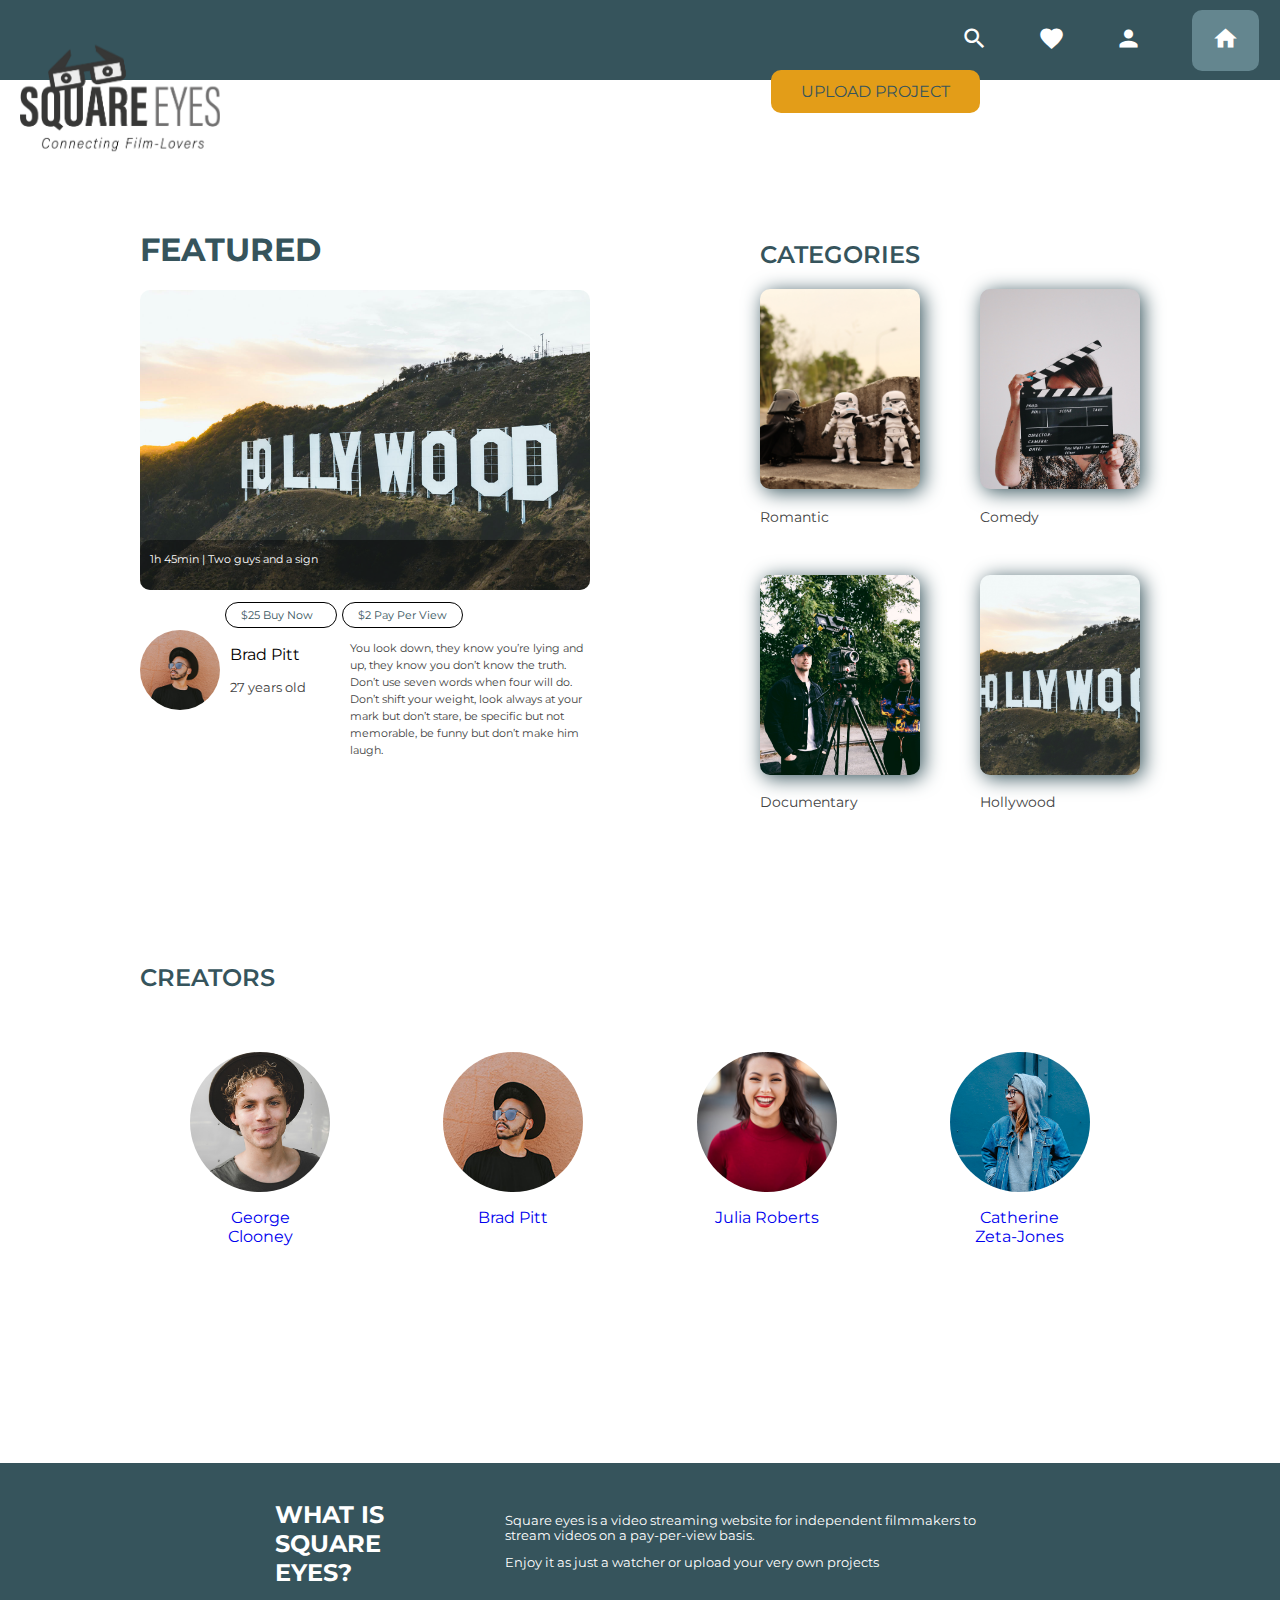
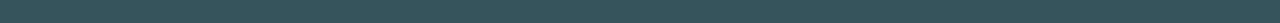
==== commit a8b77652: "More cleaning" ====
--- a/index.html
+++ b/index.html
@@ -31,12 +31,14 @@
     </script>
   </head>
   <body>
-    <h1>hey</h1>
     <header>
       <a href="index.html"
-        ><img src="/logo/SquareEyes_Logo.png" class="logo" alt="Square eyes logo"
+        ><img src="/logo/SquareEyes_Logo.png" class="logo__mobile" alt="Square eyes logo"
       /></a>
       <nav class="nav__bar">
+        <a href="index.html"
+          ><img src="/logo/SquareEyes_Logo.png" class="logo" alt="Square eyes logo"
+        /></a>
         <div class="nav__link-container">
           <a href="/search.html" class="nav__link">
             <div>
@@ -75,12 +77,7 @@
         <div class="featured__container">
           <section class="featured__section">
             <div class="featured">
-              <a href="/filmpage.html"
-                ><img
-                  src="/images/resized/hollywood.jpg"
-                  class="featured__img"
-                  alt="Film page for 'two guys and a sign' movie"
-              /></a>
+              <a href="/filmpage.html"> <div class="featured__img featured__img-one"></div></a>
               <div class="overlay"><p>1h 45min | Two guys and a sign</p></div>
             </div>
             <div class="featured__cta">
@@ -108,12 +105,7 @@
           </section>
           <section class="featured__section">
             <div class="featured">
-              <a href="/filmpage.html"
-                ><img
-                  src="/images/resized/star-wars.jpg"
-                  class="featured__img"
-                  alt="Film page for 'Friends' movie"
-              /></a>
+              <a href="/filmpage.html"> <div class="featured__img featured__img-two"></div></a>
               <div class="overlay"><p>2h 02min | Friends</p></div>
             </div>
             <div class="featured__cta">
@@ -131,12 +123,7 @@
           </section>
           <section class="featured__section">
             <div class="featured">
-              <a href="/filmpage.html"
-                ><img
-                  src="/images/resized/hollywood.jpg"
-                  class="featured__img"
-                  alt="Film page for 'two guys and a sign' movie"
-              /></a>
+              <a href="/filmpage.html"> <div class="featured__img featured__img-three"></div></a>
               <div class="overlay"><p>1h 45min | Two guys and a sign</p></div>
             </div>
             <div class="featured__cta">
@@ -198,30 +185,46 @@
       <section class="creators">
         <h2>Creators</h2>
         <div class="creators__content">
-          <a href="/filmpage.html"
-            ><img
-              src="/images/resized/ian-dooley-.jpg"
-              class="profile__img profile__big"
-              alt="Filmpage of Brad Pitt"
-          /></a>
-          <a href="/filmpage.html"
-            ><img
-              src="/images/resized/ivana-cajina.jpg"
-              class="profile__img profile__big"
-              alt="Filmpage of George Clooney"
-          /></a>
-          <a href="/filmpage.html"
-            ><img
-              src="/images/resized/michael-dam.jpg"
-              class="profile__img profile__big"
-              alt="Filmpage of Julia Roberts"
-          /></a>
-          <a href="/filmpage.html"
-            ><img
-              src="/images/resized/toa-heftiba.jpg"
-              class="profile__img profile__big"
-              alt="Filmpage of Catherine Zeta-Jones"
-          /></a>
+          <div>
+            <a href="/filmpage.html"
+              ><img
+                src="/images/resized/ian-dooley-.jpg"
+                class="profile__img profile__big"
+                alt="Filmpage of Brad Pitt"
+              />
+              <p>George Clooney</p></a
+            >
+          </div>
+          <div>
+            <a href="/filmpage.html"
+              ><img
+                src="/images/resized/ivana-cajina.jpg"
+                class="profile__img profile__big"
+                alt="Filmpage of George Clooney"
+              />
+              <p>Brad Pitt</p></a
+            >
+          </div>
+          <div>
+            <a href="/filmpage.html"
+              ><img
+                src="/images/resized/michael-dam.jpg"
+                class="profile__img profile__big"
+                alt="Filmpage of Julia Roberts"
+              />
+              <p>Julia Roberts</p></a
+            >
+          </div>
+          <div>
+            <a href="/filmpage.html"
+              ><img
+                src="/images/resized/toa-heftiba.jpg"
+                class="profile__img profile__big"
+                alt="Filmpage of Catherine Zeta-Jones"
+              />
+              <p>Catherine Zeta-Jones</p></a
+            >
+          </div>
         </div>
       </section>
       <section class="overlayhtml__section">
--- a/css/style.css
+++ b/css/style.css
@@ -0,0 +1,1349 @@
+/*Skeleton*/
+
+body,
+html {
+  min-height: 100vh;
+  width: 100%;
+  margin: 0;
+  padding: 0;
+  box-sizing: border-box;
+}
+
+main {
+  font-family: "montserrat", Verdana, Geneva, Tahoma, sans-serif;
+  width: 85%;
+  max-width: 400px;
+  margin: auto;
+  margin-bottom: 100px;
+}
+
+a {
+  text-decoration: none;
+}
+
+/*Header*/
+
+header {
+  width: 100%;
+  text-align: center;
+  padding: 70px 0px;
+}
+
+.nav__bar a {
+  color: #fff;
+  margin: auto;
+}
+
+.upload__button,
+.login__desktop,
+.login__container,
+.login__input-container {
+  display: none;
+}
+
+.upload__wide {
+  display: block;
+  background-color: #e39d18;
+  color: #36545c;
+  letter-spacing: 2px;
+  text-align: center;
+  width: 50%;
+  margin: 0 auto 70px auto;
+  padding: 12px 30px;
+  border-radius: 10px;
+  text-transform: uppercase;
+  font-family: "montserrat", Verdana, Geneva, Tahoma, sans-serif;
+  position: relative;
+  z-index: 1;
+}
+
+.nav__bar {
+  background-color: #36545c;
+  position: fixed;
+  bottom: 0;
+  width: 100%;
+  height: 80px;
+  border-radius: 10px 10px 0 0;
+  display: flex;
+  justify-content: space-around;
+  z-index: 1;
+}
+
+.nav__link-container {
+  display: flex;
+  width: 100%;
+  justify-content: space-around;
+}
+
+.nav__icon {
+  font-size: 2em;
+}
+
+.dropdown {
+  position: relative;
+}
+
+.list {
+  position: absolute;
+  height: 300px;
+  width: 200px;
+  background: #36545c;
+  right: -3px;
+  top: 50px;
+  border-radius: 10px;
+  font-family: "montserrat", Verdana, Geneva, Tahoma, sans-serif;
+  text-align: right;
+  padding-right: 20px;
+  padding-top: 30px;
+  line-height: 3em;
+  list-style-type: none;
+  display: none;
+}
+
+.active {
+  background-color: #64868f;
+  padding: 15px 20px;
+  border-radius: 10px;
+}
+
+.logo {
+  display: none;
+}
+
+.logo__mobile {
+  width: 250px;
+}
+
+.profile__main {
+  width: 90%;
+}
+
+/*/Header*/
+
+/*Headlines*/
+
+h1,
+h2 {
+  text-transform: uppercase;
+  color: #36545c;
+}
+
+h2 {
+  font-weight: 600;
+}
+
+.profile__main h1 {
+  font-size: 1.5em;
+  margin-left: 25px;
+}
+
+/*/headlines*/
+
+/*Featured*/
+
+.featured__container {
+  max-width: 500px;
+  display: flex;
+  flex-wrap: wrap;
+  justify-content: space-between;
+}
+
+.featured__section:nth-child(3) {
+  display: none;
+}
+
+.featured {
+  position: relative;
+  margin-bottom: 10px;
+}
+
+.featured__section {
+  width: 45%;
+}
+
+.featured__img {
+  background-image: url(/images/resized/hollywood.jpg);
+  width: 100%;
+  height: 160px;
+  background-size: 100%;
+  background-position: center;
+  background-repeat: no-repeat;
+  border-radius: 10px;
+}
+
+.featured__img-profile,
+.featured__img-filmpage {
+  height: 250px;
+}
+
+.profile__img {
+  object-fit: cover;
+  width: 30px;
+  height: 30px;
+  border-radius: 50%;
+}
+
+.overlay {
+  background-color: rgb(0, 0, 0, 0.4);
+  height: 50px;
+  width: 100%;
+  border-radius: 10px;
+  position: absolute;
+  bottom: 0;
+}
+
+.overlay p {
+  font-size: 0.7em;
+  color: #fff;
+  padding-left: 10px;
+}
+
+/*/featured*/
+
+/*profile.html*/
+
+.profile__main .featured {
+  width: 90%;
+  margin: auto;
+  position: relative;
+}
+
+.profile__main .overlay {
+  position: absolute;
+}
+
+.profile__main .overlay {
+  width: 100%;
+}
+
+.stats {
+  text-decoration: underline;
+  font-size: 0.7em;
+  width: 90%;
+  margin: auto;
+  display: flex;
+  gap: 15px;
+  justify-content: flex-end;
+}
+
+.profilehtml__img {
+  width: 80px;
+  height: 80px;
+  margin-top: 30px;
+}
+
+.profilehtml__info {
+  margin-top: 30px;
+  text-align: center;
+}
+
+.profilehtml__content {
+  line-height: 8px;
+  display: flex;
+  flex-wrap: wrap;
+  gap: 30px;
+  align-items: center;
+  justify-content: center;
+}argin-left: unset;
+}
+
+.name {
+  color: #e39d18;
+  text-transform: uppercase;
+}
+
+.age {
+  font-size: 0.8em;
+  color: #424242;
+}
+
+.logout {
+  font-size: 1em;
+  text-transform: uppercase;
+}
+
+.profilehtml__logout {
+  text-align: center;
+}
+
+.profilehtml__bio {
+  font-size: 0.8em;
+  width: 270px;
+  line-height: 1.5em;
+  margin: 20px auto 110px auto;
+}
+
+/*signin__.html*/
+
+.signin__main h1 {
+  width: 170px;
+  margin: auto;
+  font-size: 1.5em;
+  line-height: 1.7;
+  text-align: center;
+  margin-bottom: 35px;
+}
+
+.signin__watcher {
+  display: block;
+}
+.login__sm-container {
+  background-color: #e39d18;
+  color: #fff;
+  border-radius: 10px;
+  display: flex;
+  align-items: center;
+  flex-direction: column;
+  height: 100px;
+  width: 85%;
+  margin: auto;
+}
+
+.login__creator-green {
+  background-color: #36545c;
+}
+
+.headline__yellow {
+  color: #e39d18;
+}
+
+.sm__icon-container {
+  display: flex;
+  gap: 5px;
+}
+
+.sm__icon {
+  width: 40px;
+}
+
+.or {
+  width: 50px;
+  text-transform: uppercase;
+  text-align: center;
+  margin: 30px auto;
+}
+
+.signin__mobile {
+  margin: auto;
+  width: 80%;
+  max-width: 550px;
+  text-align: center;
+}
+
+input[type="text"] {
+  border: none;
+  border-bottom: 1px solid #424242;
+  text-transform: uppercase;
+  line-height: 2em;
+  margin: 30px 0;
+  width: 250px;
+}
+
+.loginhtml__button-container {
+  width: 80%;
+  text-align: center;
+  margin: 20px auto;
+}
+
+.login__watch-button {
+  text-transform: uppercase;
+  padding: 10px 45px;
+  border-radius: 10px;
+}
+
+/*/signin__.html*/
+
+/*/profile.html*/
+
+/*overlay.html*/
+
+.overlayhtml__section {
+  margin: auto;
+  width: 90%;
+  height: 1px;
+}
+
+.overlayhtml {
+  position: fixed;
+  top: 0;
+  left: 0;
+  height: 100%;
+  width: 100%;
+  background: rgba(0, 0, 0, 0.3);
+  display: none;
+}
+
+#overlayhtml__buy {
+  background-color: #fff;
+  width: 100%;
+  height: 600px;
+  position: relative;
+  top: -600px;
+  margin: auto;
+  text-align: center;
+  border-radius: 10px;
+  z-index: 10;
+  display: none;
+}
+
+#overlayhtml__buy:target,
+#overlayhtml__buy:target + .overlayhtml {
+  display: block;
+  opacity: 2;
+}
+
+.close {
+  display: block;
+  position: absolute;
+  top: 5px;
+  right: 15px;
+}
+
+.overlayhtml__flex h1 {
+  padding-top: 20px;
+}
+
+.overlayhtml__img {
+  width: 80px;
+  border-radius: 10px;
+}
+
+.overlayhtml__p {
+  font-size: 0.7em;
+}
+
+.overlayhtml__vipps {
+  line-height: 0.3em;
+  text-transform: uppercase;
+  font-size: 0.7em;
+  padding: 12px 0;
+}
+
+.vipps {
+  width: 120px;
+  border-radius: 10px;
+}
+
+.overlayhtml__input {
+  max-width: 300px;
+  margin: auto;
+}
+
+.overlayhtml__input input {
+  line-height: unset;
+  margin: 12px;
+  width: 200px;
+  padding-top: 5px;
+}
+
+.overlayhtml__button {
+  margin-top: 20px;
+}
+
+.overlayhtml__button a {
+  background-color: #36545c;
+  color: #e39d18;
+  padding: 10px 25px;
+  border-radius: 10px;
+  font-size: 1em;
+  text-transform: uppercase;
+  text-align: center;
+  width: 150px;
+}
+
+/*/overlay.html*/
+
+/*Favorites.html*/
+
+.favorites__section {
+  margin: 20px auto;
+  text-align: center;
+  line-height: 6em;
+}
+
+.favorites__section p {
+  font-size: 0.8em;
+}
+
+/*/Favorites.html*/
+
+/*login.html*/
+
+.nav__bar-login {
+  display: none;
+}
+
+.main__login {
+  text-align: center;
+}
+
+.main__login h1 {
+  margin-bottom: 60px;
+}
+
+.login__watch a,
+.login__creator a {
+  text-transform: uppercase;
+  border-radius: 10px;
+  padding: 10px 25px;
+  font-size: 1.3em;
+}
+
+.login__creator a {
+  padding: 10px 45px;
+}
+
+.login__watch p,
+.login__creator p {
+  margin: 30px 0;
+  font-size: 0.9em;
+}
+
+.login__watch-button {
+  background-color: #36545c;
+  color: #e39d18;
+}
+
+.login__creator-button {
+  background-color: #e39d18;
+  color: #36545c;
+}
+
+/*/login.html*/
+
+/*filmpage.html*/
+
+.filmpage__profile-img {
+  width: 100px;
+  height: 100px;
+  margin-top: 20px;
+}
+
+.projects__flex {
+  display: flex;
+  flex-wrap: wrap;
+  justify-content: space-between;
+  max-width: 400px;
+  margin: auto;
+}
+
+.filmpage__projects {
+  max-width: 400px;
+  margin: auto auto 170px auto;
+}
+
+.filmpage__overlay {
+  width: 100%;
+  max-width: 450px;
+}
+
+.filmpage__profile {
+  margin: 20px auto;
+  text-align: center;
+  max-width: 400px;
+}
+
+.filmpage__profile .bio {
+  text-align: left;
+  font-size: 0.8em;
+  width: 80%;
+  margin: auto;
+  padding: 20px 0;
+}
+
+.projects__img {
+  position: relative;
+  width: 180px;
+}
+
+/*/filmpage.html*/
+
+/*search.html*/
+
+.search__container {
+  width: 80%;
+  max-width: 500px;
+  margin: auto;
+}
+
+#search {
+  width: 100%;
+  border: 1px solid #fff;
+  border-radius: 10px;
+  filter: drop-shadow(3px 3px 10px #7e7e7e);
+  padding: 6px 0;
+  text-align: center;
+  background-image: url(/sm-icons/icons8-search-60.png);
+  background-repeat: no-repeat;
+  background-size: 30px;
+  background-position: 95%;
+}
+
+.search__categories {
+  display: block;
+  max-width: 900px;
+}
+
+.categories__section-container {
+  display: flex;
+  justify-content: space-between;
+  flex-wrap: wrap;
+  gap: 5px;
+}
+
+.categories__section {
+  width: 150px;
+}
+
+.categories__img {
+  object-fit: cover;
+  width: 150px;
+  height: 200px;
+  border-radius: 10px;
+  filter: drop-shadow(3px 3px 10px #36545c);
+}
+
+.categories__name {
+  color: #424242;
+}
+
+/*/search.html*/
+
+/*cta*/
+
+.featured__cta {
+  display: flex;
+  align-items: center;
+}
+
+.cta__content {
+  display: flex;
+  flex-direction: column;
+}
+
+.cta__name-info {
+  display: none;
+}
+
+.cta__buy,
+.cta__ppv {
+  color: #36545c;
+  border: 1px solid #000;
+  border-radius: 15px;
+  padding: 5px 15px;
+  margin-left: 5px;
+  margin-top: 5px;
+  font-size: 0.7em;
+  display: flex;
+  flex-direction: column;
+}
+
+.cta__buy {
+  width: 80px;
+}
+
+.cta__buy:hover {
+  background-color: orange;
+}
+
+.cta__ppv:hover {
+  background-color: #36545c;
+  color: white;
+}
+
+.filmpage__cta {
+  flex-direction: row;
+}
+
+/*/cta*/
+
+/*categories*/
+
+.categories__container {
+  display: none;
+}
+
+/*/categories*/
+
+/*creators*/
+
+.creators__content {
+  display: flex;
+  justify-content: space-between;
+  flex-wrap: wrap;
+  gap: 5px;
+}
+
+.creators__content a {
+  display: flex;
+  justify-content: center;
+  align-items: center;
+  flex-direction: column;
+}
+
+.creators__content p {
+  width: 120px;
+  text-align: center;
+}
+
+.profile__big {
+  width: 70px;
+  height: 70px;
+}
+
+/*/creators*/
+
+/*footer*/
+
+.footer__content {
+  display: none;
+}
+
+/*Media Queries*/
+
+@media (max-width: 410px) {
+  main {
+    max-width: 270px;
+  }
+
+  main h1 {
+    text-align: center;
+  }
+  header {
+    margin-bottom: unset;
+  }
+
+  .featured__container {
+    display: block;
+  }
+
+  .featured__section {
+    width: 250px;
+    margin: auto;
+    padding-bottom: 30px;
+  }
+
+  .creators__content a {
+    font-size: 14px;
+  }
+
+  /*images*/
+
+  .overlay {
+    width: 250px;
+  }
+
+  .filmpage__overlay {
+    width: 100%;
+  }
+
+  .overlay p {
+    font-size: 0.8em;
+  }
+
+  .featured__img-profile {
+    height: 200px;
+  }
+
+  /*/images*/
+}
+
+@media (min-width: 670px) {
+  main {
+    max-width: 600px;
+  }
+
+  .featured__container {
+    max-width: 90%;
+    margin: auto;
+    padding-bottom: 100px;
+  }
+
+  .featured__img-profile,
+  .featured__img-filmpage {
+    height: 350px;
+  }
+
+  .profilehtml__flex-item {
+    width: 100%;
+    margin: auto;
+  }
+
+  .featured__section {
+    width: 170px;
+    padding-bottom: 20px;
+  }
+
+  .featured__section:nth-child(3) {
+    display: block;
+  }
+
+  .creators__content {
+    max-width: 90%;
+    margin: auto;
+  }
+
+  .profile__big {
+    width: 100px;
+    height: 100px;
+  }
+
+  /*login.html*/
+
+  .login__mobile,
+  .main__login h1 {
+    display: none;
+  }
+
+  .login__sm-container {
+    background-color: #36545c;
+    color: #fff;
+    font-size: 0.9em;
+    width: 350px;
+    height: 90px;
+    border-radius: 10px;
+    margin: auto auto 50px auto;
+    display: flex;
+    align-items: center;
+    flex-direction: column;
+  }
+
+  .sm__icon-container {
+    width: 80px;
+    display: flex;
+    justify-content: space-between;
+  }
+
+  .sm__icon {
+    width: 35px;
+  }
+
+  .login__choice-container {
+    display: flex;
+    justify-content: center;
+    gap: 20px;
+    margin: auto;
+  }
+
+  input[type="checkbox"]:checked + label {
+    background-color: #e39d18;
+    border: 1px solid #e39d18;
+  }
+
+  .creator__checkbox,
+  .watcher__checkbox {
+    border: 1px solid #000;
+    border-radius: 20px;
+    padding: 5px 25px;
+    width: 100px;
+    margin: auto;
+    text-transform: uppercase;
+  }
+
+  #checkbox__creator,
+  #checkbox__watcher {
+    display: none;
+  }
+
+  .login__desktop,
+  .login__container {
+    display: block;
+  }
+
+  .login__input-container {
+    display: flex;
+    padding-top: 100px;
+    line-height: 3em;
+    max-width: 700px;
+    margin: auto;
+  }
+
+  input[type="text"] {
+    border: none;
+    border-bottom: 1px solid #424242;
+    text-transform: uppercase;
+    line-height: 2em;
+    margin: 30px 0;
+    width: 270px;
+  }
+
+  .agree__container {
+    text-align: left;
+    margin-left: 25px;
+  }
+
+  .agree__label {
+    font-size: 0.9em;
+  }
+
+  .login__upload-button {
+    display: block;
+    background-color: #e39d18;
+    color: #36545c;
+    border-radius: 10px;
+    text-transform: uppercase;
+    text-align: center;
+    width: 150px;
+  }
+
+  /*filmpage.html*/
+
+  .featured__filmpage-container {
+    display: flex;
+    flex-wrap: wrap;
+    justify-content: center;
+    margin-bottom: 60px;
+  }
+
+  .featured__filmpage-wrapper {
+    width: 600px;
+  }
+
+  .featured__filmpage {
+    max-width: 600px;
+    margin: auto;
+    margin-bottom: 10px;
+  }
+
+  .filmpage__cta {
+    max-width: 600px;
+    width: 90%;
+    margin: auto;
+  }
+
+  .filmpage__overlay {
+    max-width: 900px;
+    width: 100%;
+  }
+
+  .filmpage__overlay p {
+    margin-left: 20px;
+  }
+
+  .filmpage__projects {
+    max-width: 700px;
+    width: 100%;
+  }
+
+  .projects__flex {
+    max-width: 640px;
+  }
+
+  .projects__img {
+    width: 250px;
+  }
+
+  /*/filmpage.html*/
+
+  /*overlay.html*/
+
+  #overlayhtml__buy {
+    height: 600px;
+  }
+
+  .overlayhtml__input input {
+    line-height: unset;
+    margin: 15px auto;
+  }
+
+  /*overlay.html*/
+}
+
+@media (min-width: 880px) {
+  /* HIDE */
+
+  .logo__mobile {
+    display: none;
+  }
+
+  /*/ HIDE */
+
+  body,
+  html {
+    margin: 0;
+  }
+
+  main {
+    max-width: 1000px;
+  }
+
+  .main__filmpage h1 {
+    text-align: center;
+  }
+
+  header {
+    position: relative;
+    height: 80px;
+    padding: 0;
+    margin-bottom: 150px;
+  }
+
+  .logo {
+    display: block;
+    width: 200px;
+    margin-left: 20px;
+    padding-top: 45px;
+    position: relative;
+    z-index: 1;
+  }
+
+  .login__header {
+    width: 100%;
+    height: 80px;
+    position: fixed;
+    top: 0;
+    background-color: #36545c;
+    border-radius: 0 0 10px 10px;
+  }
+
+  .nav__bar {
+    top: 0;
+    border-radius: 0;
+    justify-content: space-between;
+  }
+
+  .nav__bar a {
+    margin: unset;
+  }
+
+  .nav__link-container {
+    width: 300px;
+    display: flex;
+    justify-content: center;
+    gap: 50px;
+    align-items: center;
+    margin-right: 20px;
+  }
+
+  .nav__icon {
+    font-size: 1.7em;
+  }
+
+  .dropdown:hover .list {
+    display: block;
+  }
+
+  .upload__button {
+    display: inline-block;
+    background-color: #e39d18;
+    color: #36545c;
+    padding: 12px 30px;
+    margin: auto;
+    border-radius: 10px;
+    text-transform: uppercase;
+    font-family: "montserrat", Verdana, Geneva, Tahoma, sans-serif;
+    position: fixed;
+    top: 70px;
+    right: 300px;
+    z-index: 1;
+  }
+
+  .login__input .upload__button {
+    padding: 1px 35px;
+  }
+
+  .agree__container {
+    text-align: left;
+    margin-left: 36px;
+  }
+
+  .agree__label {
+    font-size: 0.9em;
+  }
+
+  .login__upload-button {
+    position: unset;
+  }
+
+  .upload__wide {
+    margin-bottom: 100px;
+    position: relative;
+    max-width: 700px;
+    right: unset;
+    top: unset;
+    display: block;
+  }
+
+  .profile__main {
+    max-width: 900px;
+    margin-top: 80px;
+  }
+
+  .profilehtml__flex-container {
+    display: flex;
+    justify-content: space-between;
+  }
+
+  .profile__main .featured {
+    width: 400px;
+    margin: 0;
+  }
+
+  .stats {
+    margin: 0;
+    width: 380px;
+  }
+
+  .profilehtml__info .name,
+  .profilehtml__info .age {
+    left: 0;
+    top: 0;
+    width: 170px;
+  }
+
+  .profilehtml__content {
+    width: 350px;
+    top: 0;
+  }
+
+  .profilehtml__img {
+    margin-left: 20px;
+  }
+
+  .profilehtml__bio {
+    margin: 30px auto;
+  }
+
+  .featured__container {
+    max-width: 350px;
+    margin: 0;
+    padding-bottom: unset;
+  }
+
+  .featured__section:nth-child(1) {
+    width: 350px;
+  }
+
+  .featured__section:nth-child(2),
+  .featured__section:nth-child(3) {
+    display: none;
+  }
+
+  .profile__small {
+    width: 80px;
+    height: 80px;
+  }
+
+  .featured__cta {
+    position: relative;
+    padding-top: 30px;
+  }
+
+  .cta__name-info {
+    display: block;
+  }
+
+  .cta__content {
+    flex-direction: inherit;
+    position: relative;
+    top: -60px;
+  }
+
+  .name,
+  .age {
+    position: relative;
+    width: 110px;
+    left: 90px;
+    top: -85px;
+  }
+
+  .profilehtml__logout {
+    padding-top: 50px;
+  }
+
+  .logout {
+    position: unset;
+  }
+
+  .description {
+    font-size: 0.7em;
+    line-height: 17px;
+    width: 260px;
+    color: #424242;
+    position: relative;
+    left: 90px;
+    top: -80px;
+  }
+
+  .main__desktop-container {
+    display: flex;
+    justify-content: space-between;
+  }
+
+  .categories__container {
+    display: block;
+    width: 350px;
+    position: relative;
+    top: -70px;
+  }
+
+  .categories__section {
+    width: 160px;
+  }
+
+  .categories__section-container {
+    display: flex;
+    justify-content: space-between;
+    flex-wrap: wrap;
+  }
+
+  .categories__img {
+    object-fit: cover;
+    width: 160px;
+    height: 200px;
+    border-radius: 10px;
+    filter: drop-shadow(3px 3px 10px #36545c);
+  }
+
+  .categories__name {
+    font-size: 0.9em;
+    color: #424242;
+  }
+
+  /*filmpage.html*/
+
+  .featured__filmpage {
+    width: 550px;
+    height: 350px;
+    margin: auto;
+  }
+
+  .filmpage__cta {
+    top: unset;
+    margin-top: 10px;
+  }
+
+  .filmpage__overlay {
+    bottom: 0;
+  }
+
+  .filmpage__name,
+  .filmpage__age {
+    top: unset;
+    left: unset;
+    margin: auto;
+    line-height: 2em;
+  }
+
+  .filmpage__name {
+    font-size: 1.2em;
+  }
+
+  .projects__img {
+    width: 290px;
+  }
+
+  .featured__img {
+    height: 240px;
+  }
+
+  .featured__img-filmpage {
+    height: 350px;
+  }
+
+  /*/filmpage.html*/
+
+  footer {
+    width: 100%;
+    background-color: #36545c;
+    height: 160px;
+    margin-top: 100px;
+    position: absolute;
+    display: flex;
+  }
+
+  .favorites__footer {
+  }
+
+  .profilehtml__footer {
+    position: absolute;
+  }
+
+  .footer__content {
+    margin-top: 10px;
+  }
+
+  .footer__content,
+  .footer__content h1 {
+    display: flex;
+    width: 800px;
+    color: #fff;
+    justify-content: space-around;
+    font-family: "montserrat", Verdana, Geneva, Tahoma, sans-serif;
+    margin: auto;
+  }
+
+  .footer__content h1 {
+    width: 160px;
+    margin: auto 0;
+    font-size: 1.5em;
+  }
+
+  .footer__description {
+    font-size: 0.8em;
+    width: 500px;
+  }
+
+  /*overlay.html*/
+
+  #overlayhtml__buy {
+    top: -1000px;
+  }
+
+  /*/overlay.html*/
+}
+
+@media (min-width: 1000px) {
+  .featured__section:nth-child(1) {
+    width: 450px;
+  }
+
+  .featured__img {
+    height: 300px;
+  }
+
+  .featured__img-filmpage {
+    height: 350px;
+  }
+
+  .featured__container {
+    max-width: 800px;
+  }
+
+  .categories__container {
+    width: 380px;
+  }
+
+  .categories__section {
+    margin-bottom: 30px;
+  }
+
+  .description {
+    top: -153px;
+    left: 210px;
+    width: 240px;
+  }
+
+  .creators h2 {
+    margin-bottom: 60px;
+  }
+
+  .profile__big {
+    width: 140px;
+    height: 140px;
+  }
+
+  .projects__img .featured__img {
+    height: 280px;
+  }
+}
+
+@media (min-width: 1177px) {
+  main h1 {
+    text-align: left;
+  }
+
+  .main__favorites h1 {
+    text-align: center;
+  }
+}
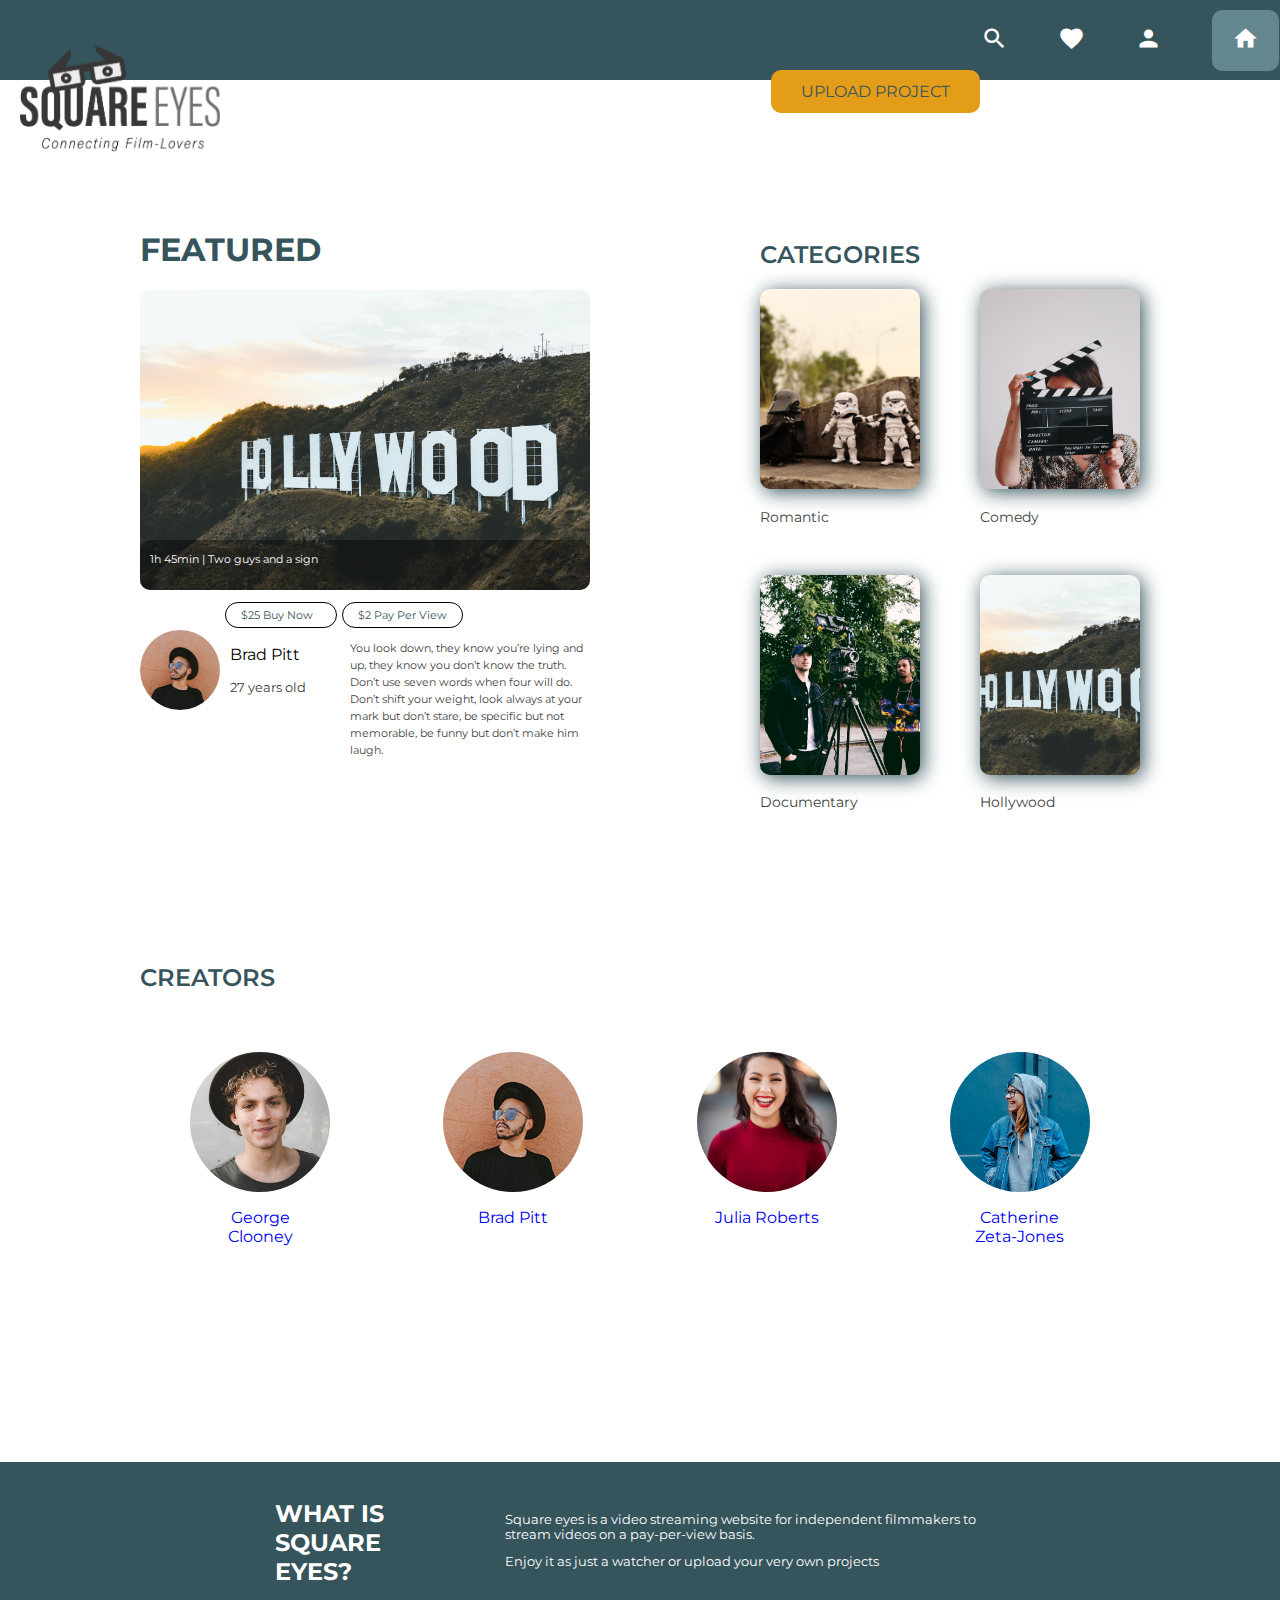
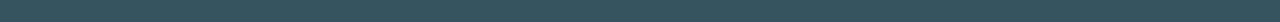
==== commit 0a039b0e: "Form update" ====
--- a/index.html
+++ b/index.html
@@ -32,6 +32,7 @@
   </head>
   <body>
     <header>
+      <div class="logo__background"></div>
       <a href="index.html"
         ><img src="/logo/SquareEyes_Logo.png" class="logo__mobile" alt="Square eyes logo"
       /></a>
@@ -50,18 +51,17 @@
               <span class="material-icons nav__icon">favorite</span>
             </div>
           </a>
-          <a href="/profile.html" class="nav__link dropdown">
-            <div>
-              <span class="material-icons nav__icon">person</span>
-              <ul class="list">
-                <li>Sign in</li>
-                <li>My account</li>
-                <li>My projects</li>
-                <li>My purchases</li>
-                <li>Billing information</li>
-              </ul>
-            </div>
-          </a>
+          <div>
+            <label for="searchpage"><span class="material-icons nav__icon">person</span></label>
+            <input type="checkbox" name="searchpage" id="searchpage" class="list__toggle" />
+            <ul class="list">
+              <li><a href="/login.html">Sign in</a></li>
+              <li><a href="/profile.html">My account</a></li>
+              <li><a href="/profile.html">My projects</a></li>
+              <li><a href="/profile.html">My purchases</a></li>
+              <li><a href="/profile.html">Billing information</a></li>
+            </ul>
+          </div>
           <a href="index.html" class="nav__link active">
             <div>
               <span class="material-icons nav__icon">home</span>
@@ -88,8 +88,13 @@
                   alt="Profile picture of George Clooney"
               /></a>
               <div class="cta__content">
-                <a href="#overlayhtml__buy" class="cta__buy">$25 Buy Now</a>
-                <a href="#overlayhtml__buy" class="cta__ppv">$2 Pay Per View</a>
+                <input type="checkbox" name="ctaBuy" id="ctaBuy" class="cta__checkbox" />
+                <label for="ctaBuy" class="cta__buy">$25 Buy Now</label>
+
+                <input type="checkbox" name="ctaPpv" id="ctaPpv" class="cta__checkbox" />
+                <label for="ctaPpv" class="cta__ppv">$2 Pay Per View</label>
+                <!-- <a href="#overlayhtml__buy" class="cta__buy">$25 Buy Now</a>
+                <a href="#overlayhtml__buy" class="cta__ppv">$2 Pay Per View</a> -->
               </div>
             </div>
             <div class="cta__name-info">
@@ -231,7 +236,7 @@
         <div id="overlayhtml__buy">
           <a href="" class="close">x</a>
           <div class="overlayhtml__flex">
-            <h1>$25</h1>
+            <h2>$25</h2>
             <div>
               <img
                 src="/images/resized/star-wars.jpg"
@@ -246,10 +251,10 @@
               <p>or add card information</p>
             </div>
             <div class="overlayhtml__input">
-              <input type="text" name="name" id="name" placeholder="name cardholder" />
-              <input type="text" name="number" id="number" placeholder="card number" />
-              <input type="text" name="exp-date" id="exp-date" placeholder="exp.date" />
-              <input type="text" name="cvc" id="cvc" placeholder="cvc" />
+              <input type="text" name="name" id="name" placeholder="Name Cardholder" />
+              <input type="number" name="number" id="number" placeholder="Card Number" />
+              <input type="text" name="exp-date" id="exp-date" placeholder="00/00" />
+              <input type="number" name="cvc" id="cvc" placeholder="CVC" />
             </div>
             <div class="overlayhtml__button">
               <a href="#">buy now</a>
@@ -271,5 +276,6 @@
         </div>
       </div>
     </footer>
+    <script src="/js/script.js"></script>
   </body>
 </html>
--- a/css/style.css
+++ b/css/style.css
@@ -15,6 +15,7 @@
   max-width: 400px;
   margin: auto;
   margin-bottom: 100px;
+  position: relative;
 }
 
 a {
@@ -29,7 +30,7 @@
   padding: 70px 0px;
 }
 
-.nav__bar a {
+.nav__bar a, .nav__bar span, .nav__bar div {
   color: #fff;
   margin: auto;
 }
@@ -83,13 +84,17 @@
   position: relative;
 }
 
+.list__toggle {
+  display: none;
+}
+
 .list {
   position: absolute;
   height: 300px;
   width: 200px;
   background: #36545c;
-  right: -3px;
-  top: 50px;
+  right: 100px;
+  top: 70px;
   border-radius: 10px;
   font-family: "montserrat", Verdana, Geneva, Tahoma, sans-serif;
   text-align: right;
@@ -330,10 +335,13 @@
   text-align: center;
 }
 
+input {
+  outline: none;
+}
+
 input[type="text"] {
   border: none;
   border-bottom: 1px solid #424242;
-  text-transform: uppercase;
   line-height: 2em;
   margin: 30px 0;
   width: 250px;
@@ -359,17 +367,22 @@
 
 .overlayhtml__section {
   margin: auto;
-  width: 90%;
+  width: 100%;
   height: 1px;
-}
-
-.overlayhtml {
+  position: absolute;
+  top: -200px;
+}
+
+.overlayhtml, .logo__background {
   position: fixed;
   top: 0;
   left: 0;
   height: 100%;
   width: 100%;
   background: rgba(0, 0, 0, 0.3);
+}
+
+.logo__background {
   display: none;
 }
 
@@ -378,18 +391,19 @@
   width: 100%;
   height: 600px;
   position: relative;
-  top: -600px;
-  margin: auto;
+  padding-top: 10px;
   text-align: center;
   border-radius: 10px;
   z-index: 10;
+}
+
+.overlayhtml__section {
   display: none;
 }
 
-#overlayhtml__buy:target,
-#overlayhtml__buy:target + .overlayhtml {
-  display: block;
-  opacity: 2;
+
+.cta__checkbox {
+  display: none;
 }
 
 .close {
@@ -644,11 +658,13 @@
 
 .cta__buy:hover {
   background-color: orange;
+  cursor: pointer;
 }
 
 .cta__ppv:hover {
   background-color: #36545c;
   color: white;
+  cursor: pointer;
 }
 
 .filmpage__cta {
@@ -825,7 +841,9 @@
     margin: auto;
   }
 
-  input[type="checkbox"]:checked + label {
+  .creator__checked:checked + label,
+  .watcher__checked:checked + label
+  { 
     background-color: #e39d18;
     border: 1px solid #e39d18;
   }
@@ -858,10 +876,9 @@
     margin: auto;
   }
 
-  input[type="text"] {
+  input[type="text"], input[type="number"] {
     border: none;
     border-bottom: 1px solid #424242;
-    text-transform: uppercase;
     line-height: 2em;
     margin: 30px 0;
     width: 270px;
@@ -987,6 +1004,15 @@
     z-index: 1;
   }
 
+  .logo__background {
+    position: fixed;
+    background-color: white;
+    width: 240px;
+    height: 165px;
+    border-radius: 10px;
+    z-index: 1;
+  }
+
   .login__header {
     width: 100%;
     height: 80px;
@@ -1002,7 +1028,7 @@
     justify-content: space-between;
   }
 
-  .nav__bar a {
+  .nav__bar a, .nav__bar div {
     margin: unset;
   }
 
@@ -1019,7 +1045,7 @@
     font-size: 1.7em;
   }
 
-  .dropdown:hover .list {
+  .list__toggle:checked + .list {
     display: block;
   }
 
@@ -1200,6 +1226,10 @@
     color: #424242;
   }
 
+  .overlayhtml__section {
+    top: 0;
+  }
+
   /*filmpage.html*/
 
   .featured__filmpage {
@@ -1284,13 +1314,6 @@
     width: 500px;
   }
 
-  /*overlay.html*/
-
-  #overlayhtml__buy {
-    top: -1000px;
-  }
-
-  /*/overlay.html*/
 }
 
 @media (min-width: 1000px) {
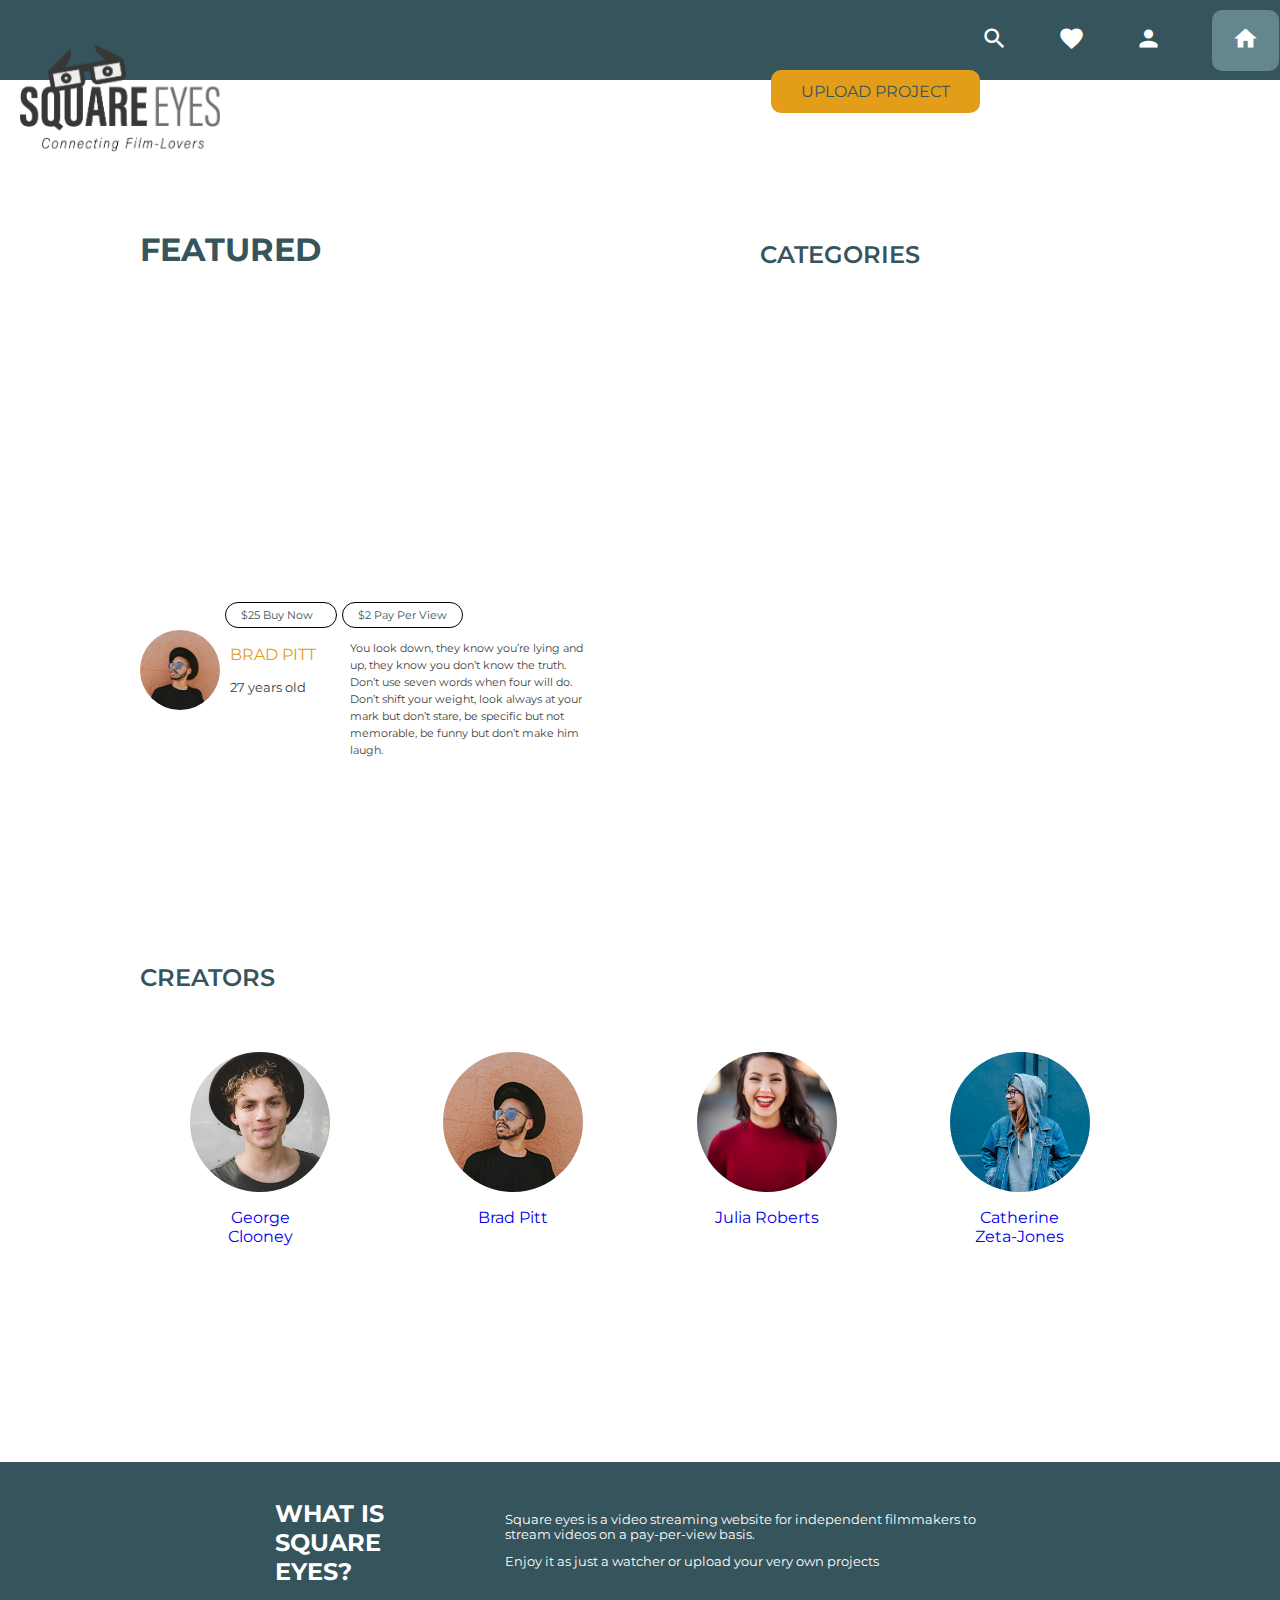
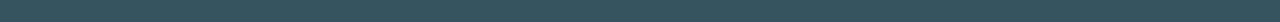
==== commit a361d488: "Fetching API" ====
--- a/index.html
+++ b/index.html
@@ -51,7 +51,10 @@
               <span class="material-icons nav__icon">favorite</span>
             </div>
           </a>
-          <div>
+          <div class="nav__mobile">
+            <a href="/profile.html"><span class="material-icons nav__icon">person</span></a>
+          </div>
+          <div class="nav__desktop">
             <label for="searchpage"><span class="material-icons nav__icon">person</span></label>
             <input type="checkbox" name="searchpage" id="searchpage" class="list__toggle" />
             <ul class="list">
@@ -78,7 +81,6 @@
           <section class="featured__section">
             <div class="featured">
               <a href="/filmpage.html"> <div class="featured__img featured__img-one"></div></a>
-              <div class="overlay"><p>1h 45min | Two guys and a sign</p></div>
             </div>
             <div class="featured__cta">
               <a href="/filmpage.html"
@@ -90,11 +92,8 @@
               <div class="cta__content">
                 <input type="checkbox" name="ctaBuy" id="ctaBuy" class="cta__checkbox" />
                 <label for="ctaBuy" class="cta__buy">$25 Buy Now</label>
-
                 <input type="checkbox" name="ctaPpv" id="ctaPpv" class="cta__checkbox" />
                 <label for="ctaPpv" class="cta__ppv">$2 Pay Per View</label>
-                <!-- <a href="#overlayhtml__buy" class="cta__buy">$25 Buy Now</a>
-                <a href="#overlayhtml__buy" class="cta__ppv">$2 Pay Per View</a> -->
               </div>
             </div>
             <div class="cta__name-info">
@@ -111,7 +110,6 @@
           <section class="featured__section">
             <div class="featured">
               <a href="/filmpage.html"> <div class="featured__img featured__img-two"></div></a>
-              <div class="overlay"><p>2h 02min | Friends</p></div>
             </div>
             <div class="featured__cta">
               <a href="/filmpage.html"
@@ -121,15 +119,16 @@
                   alt="Profile picture of Julia Roberts"
               /></a>
               <div class="cta__content">
-                <a href="#overlayhtml__buy" class="cta__buy">$25 Buy Now</a>
-                <a href="#overlayhtml__buy" class="cta__ppv">$2 Pay Per View</a>
+                <input type="checkbox" name="ctaBuy" id="ctaBuy" class="cta__checkbox" />
+                <label for="ctaBuy" class="cta__buy">$25 Buy Now</label>
+                <input type="checkbox" name="ctaPpv" id="ctaPpv" class="cta__checkbox" />
+                <label for="ctaPpv" class="cta__ppv">$2 Pay Per View</label>
               </div>
             </div>
           </section>
           <section class="featured__section">
             <div class="featured">
               <a href="/filmpage.html"> <div class="featured__img featured__img-three"></div></a>
-              <div class="overlay"><p>1h 45min | Two guys and a sign</p></div>
             </div>
             <div class="featured__cta">
               <a href="/filmpage.html"
@@ -139,52 +138,17 @@
                   alt="Profile picture of George Clooney"
               /></a>
               <div class="cta__content">
-                <a href="#overlayhtml__buy" class="cta__buy">$25 Buy Now</a>
-                <a href="#overlayhtml__buy" class="cta__ppv">$2 Pay Per View</a>
+                <input type="checkbox" name="ctaBuy" id="ctaBuy" class="cta__checkbox" />
+                <label for="ctaBuy" class="cta__buy">$25 Buy Now</label>
+                <input type="checkbox" name="ctaPpv" id="ctaPpv" class="cta__checkbox" />
+                <label for="ctaPpv" class="cta__ppv">$2 Pay Per View</label>
               </div>
             </div>
           </section>
         </div>
         <div class="categories__container">
           <h2>Categories</h2>
-          <div class="categories__section-container">
-            <section class="categories__section">
-              <a href="/search.html"
-                ><img
-                  src="/images/mulyadi-wYzjL5BwiEI-unsplash.jpg"
-                  class="categories__img"
-                  alt="Romantic category"
-              /></a>
-              <a href="/search.html"><p class="categories__name">Romantic</p></a>
-            </section>
-            <section class="categories__section">
-              <a href="/search.html"
-                ><img
-                  src="/images/jon-tyson-A-obUh61bKw-unsplash.jpg"
-                  class="categories__img"
-                  alt="Comedy category"
-              /></a>
-              <a href="/search.html"><p class="categories__name">Comedy</p></a>
-            </section>
-            <section class="categories__section">
-              <a href="/search.html"
-                ><img
-                  src="/images/gordon-cowie-zh6FfPNRZwc-unsplash.jpg"
-                  class="categories__img"
-                  alt="Documentary category"
-              /></a>
-              <a href="/search.html"><p class="categories__name">Documentary</p></a>
-            </section>
-            <section class="categories__section">
-              <a href="/search.html"
-                ><img
-                  src="/images/ahmet-yalcinkaya-aNrRsB2wLDk-unsplash.jpg"
-                  class="categories__img"
-                  alt="Hollywood category"
-              /></a>
-              <a href="/search.html"><p class="categories__name">Hollywood</p></a>
-            </section>
-          </div>
+          <div class="categories__section-container"></div>
         </div>
       </div>
       <section class="creators">
@@ -235,6 +199,7 @@
       <section class="overlayhtml__section">
         <div id="overlayhtml__buy">
           <a href="" class="close">x</a>
+          <div class="success__message"></div>
           <div class="overlayhtml__flex">
             <h2>$25</h2>
             <div>
@@ -250,15 +215,17 @@
               <img src="/images/vipps-logo-orange.png" class="vipps" alt="vipps logo" />
               <p>or add card information</p>
             </div>
-            <div class="overlayhtml__input">
+            <form action="submit" class="overlayhtml__input">
               <input type="text" name="name" id="name" placeholder="Name Cardholder" />
+              <p class="error name__error">Please insert your name</p>
               <input type="number" name="number" id="number" placeholder="Card Number" />
-              <input type="text" name="exp-date" id="exp-date" placeholder="00/00" />
+              <p class="error cardnumber__error">Please insert your card number</p>
+              <input type="text" name="exp-date" id="exp-date" placeholder="Expiry date (xx/xx)" />
+              <p class="error expdate__error">Please insert the card's expiry date (xx/xx)</p>
               <input type="number" name="cvc" id="cvc" placeholder="CVC" />
-            </div>
-            <div class="overlayhtml__button">
-              <a href="#">buy now</a>
-            </div>
+              <p class="error cvc__error">Please insert the card's cvc number</p>
+              <button type="submit">buy now</button>
+            </form>
           </div>
         </div>
         <div class="overlayhtml"></div>
@@ -277,5 +244,6 @@
       </div>
     </footer>
     <script src="/js/script.js"></script>
+    <script src="/js/forms.js"></script>
   </body>
 </html>
--- a/css/style.css
+++ b/css/style.css
@@ -30,7 +30,9 @@
   padding: 70px 0px;
 }
 
-.nav__bar a, .nav__bar span, .nav__bar div {
+.nav__bar a,
+.nav__bar span,
+.nav__bar div {
   color: #fff;
   margin: auto;
 }
@@ -38,7 +40,8 @@
 .upload__button,
 .login__desktop,
 .login__container,
-.login__input-container {
+.login__input-container,
+.nav__desktop {
   display: none;
 }
 
@@ -167,9 +170,8 @@
 }
 
 .featured__img {
-  background-image: url(/images/resized/hollywood.jpg);
   width: 100%;
-  height: 160px;
+  height: 110px;
   background-size: 100%;
   background-position: center;
   background-repeat: no-repeat;
@@ -179,6 +181,10 @@
 .featured__img-profile,
 .featured__img-filmpage {
   height: 250px;
+}
+
+.projects__img {
+  height: 160px;
 }
 
 .profile__img {
@@ -249,7 +255,7 @@
   gap: 30px;
   align-items: center;
   justify-content: center;
-}argin-left: unset;
+  margin-left: unset;
 }
 
 .name {
@@ -335,11 +341,19 @@
   text-align: center;
 }
 
-input {
+input[type="text"],
+input[type="number"] {
   outline: none;
-}
-
-input[type="text"] {
+  border: none;
+}
+
+input::-webkit-outer-spin-button,
+input::-webkit-inner-spin-button {
+  display: none;
+}
+
+input[type="text"],
+input[type="number"] {
   border: none;
   border-bottom: 1px solid #424242;
   line-height: 2em;
@@ -373,7 +387,8 @@
   top: -200px;
 }
 
-.overlayhtml, .logo__background {
+.overlayhtml,
+.logo__background {
   position: fixed;
   top: 0;
   left: 0;
@@ -397,10 +412,32 @@
   z-index: 10;
 }
 
+.success__message {
+  position: absolute;
+  width: 100%;
+}
+
+.success a {
+  color: white;
+}
+
+.success {
+  background-color: #36545c;
+  color: white;
+  width: 250px;
+  padding: 30px;
+  margin: 200px auto;
+  border-radius: 10px;
+  font-size: 22px;
+}
+
+.play {
+  text-decoration: underline;
+}
+
 .overlayhtml__section {
   display: none;
 }
-
 
 .cta__checkbox {
   display: none;
@@ -411,6 +448,7 @@
   position: absolute;
   top: 5px;
   right: 15px;
+  z-index: 15;
 }
 
 .overlayhtml__flex h1 {
@@ -454,7 +492,8 @@
   margin-top: 20px;
 }
 
-.overlayhtml__button a {
+.overlayhtml__button a,
+button {
   background-color: #36545c;
   color: #e39d18;
   padding: 10px 25px;
@@ -463,6 +502,16 @@
   text-transform: uppercase;
   text-align: center;
   width: 150px;
+  cursor: pointer;
+}
+
+.error {
+  text-align: left;
+  margin: -10px 0 0 15px;
+  font-size: 12px;
+  color: red;
+  opacity: 0.5;
+  display: none;
 }
 
 /*/overlay.html*/
@@ -578,6 +627,21 @@
   width: 80%;
   max-width: 500px;
   margin: auto;
+}
+
+.search {
+  display: block;
+  margin: auto;
+}
+
+.search__results {
+  display: flex;
+  flex-wrap: wrap;
+  justify-content: space-around;
+}
+
+.search__results .projects__img {
+  margin-bottom: 20px;
 }
 
 #search {
@@ -621,6 +685,14 @@
   color: #424242;
 }
 
+.category__results {
+  display: flex;
+  justify-content: space-around;
+  margin-top: 50px;
+  gap: 20px;
+  flex-wrap: wrap;
+}
+
 /*/search.html*/
 
 /*cta*/
@@ -842,8 +914,7 @@
   }
 
   .creator__checked:checked + label,
-  .watcher__checked:checked + label
-  { 
+  .watcher__checked:checked + label {
     background-color: #e39d18;
     border: 1px solid #e39d18;
   }
@@ -876,7 +947,8 @@
     margin: auto;
   }
 
-  input[type="text"], input[type="number"] {
+  input[type="text"],
+  input[type="number"] {
     border: none;
     border-bottom: 1px solid #424242;
     line-height: 2em;
@@ -969,7 +1041,8 @@
 @media (min-width: 880px) {
   /* HIDE */
 
-  .logo__mobile {
+  .logo__mobile,
+  .nav__mobile {
     display: none;
   }
 
@@ -1028,7 +1101,8 @@
     justify-content: space-between;
   }
 
-  .nav__bar a, .nav__bar div {
+  .nav__bar a,
+  .nav__bar div {
     margin: unset;
   }
 
@@ -1043,6 +1117,11 @@
 
   .nav__icon {
     font-size: 1.7em;
+    cursor: pointer;
+  }
+
+  .nav__desktop {
+    display: block;
   }
 
   .list__toggle:checked + .list {
@@ -1259,12 +1338,13 @@
     font-size: 1.2em;
   }
 
+  .featured__img {
+    height: 230px;
+  }
+
   .projects__img {
     width: 290px;
-  }
-
-  .featured__img {
-    height: 240px;
+    height: 160px;
   }
 
   .featured__img-filmpage {
@@ -1280,9 +1360,6 @@
     margin-top: 100px;
     position: absolute;
     display: flex;
-  }
-
-  .favorites__footer {
   }
 
   .profilehtml__footer {
@@ -1313,7 +1390,6 @@
     font-size: 0.8em;
     width: 500px;
   }
-
 }
 
 @media (min-width: 1000px) {
@@ -1321,12 +1397,12 @@
     width: 450px;
   }
 
-  .featured__img {
-    height: 300px;
-  }
-
   .featured__img-filmpage {
     height: 350px;
+  }
+
+  .featured__img-one {
+    height: 300px;
   }
 
   .featured__container {
@@ -1355,10 +1431,6 @@
     width: 140px;
     height: 140px;
   }
-
-  .projects__img .featured__img {
-    height: 280px;
-  }
 }
 
 @media (min-width: 1177px) {
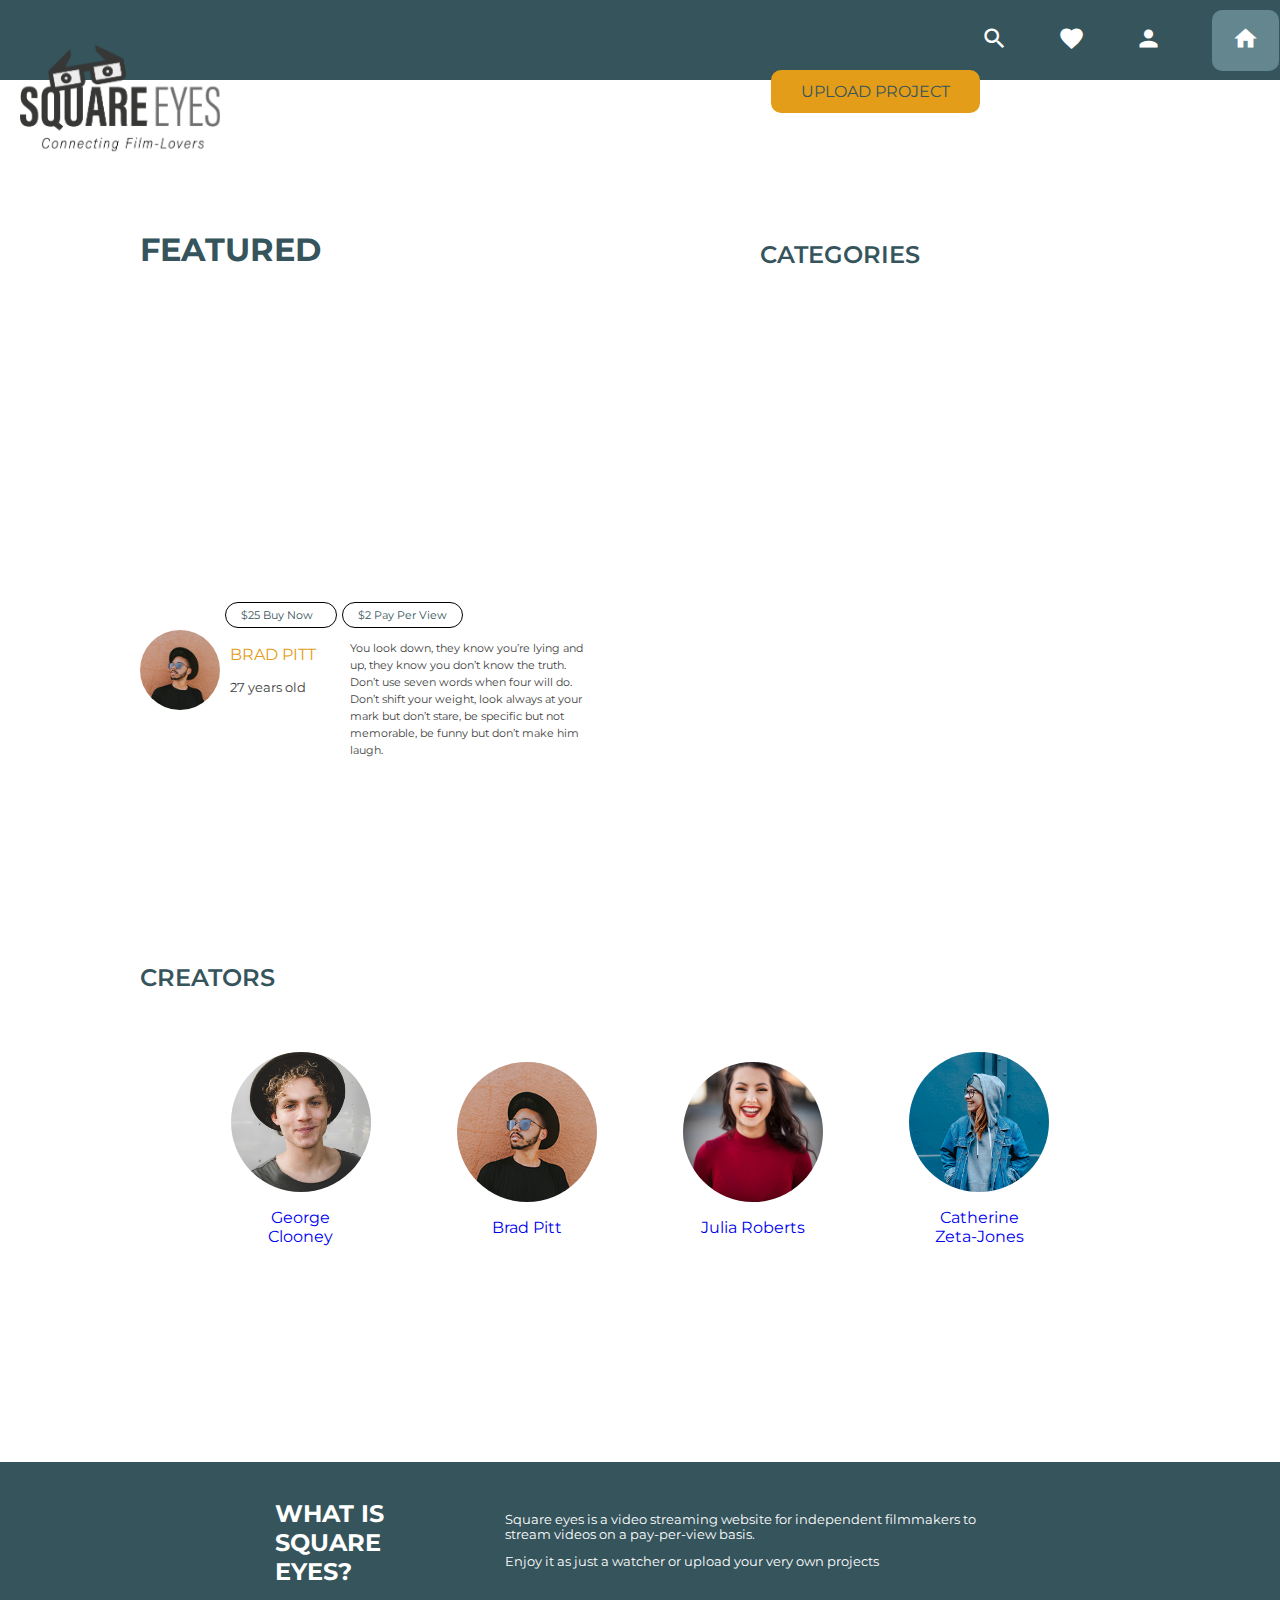
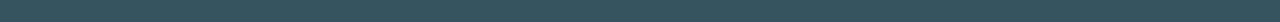
==== commit d1422852: "Small fixes" ====
--- a/index.html
+++ b/index.html
@@ -83,7 +83,7 @@
               <a href="/filmpage.html"> <div class="featured__img featured__img-one"></div></a>
             </div>
             <div class="featured__cta">
-              <a href="/filmpage.html"
+              <a href="/profile.html"
                 ><img
                   src="/images/resized/ivana-cajina.jpg"
                   class="profile__img profile__small"
@@ -109,10 +109,10 @@
           </section>
           <section class="featured__section">
             <div class="featured">
-              <a href="/filmpage.html"> <div class="featured__img featured__img-two"></div></a>
+              <a href="/profile.html"> <div class="featured__img featured__img-two"></div></a>
             </div>
             <div class="featured__cta">
-              <a href="/filmpage.html"
+              <a href="/profile.html"
                 ><img
                   src="/images/resized/michael-dam.jpg"
                   class="profile__img profile__small"
@@ -128,10 +128,10 @@
           </section>
           <section class="featured__section">
             <div class="featured">
-              <a href="/filmpage.html"> <div class="featured__img featured__img-three"></div></a>
+              <a href="/profile.html"> <div class="featured__img featured__img-three"></div></a>
             </div>
             <div class="featured__cta">
-              <a href="/filmpage.html"
+              <a href="/profile.html"
                 ><img
                   src="/images/resized/ivana-cajina.jpg"
                   class="profile__img profile__small"
@@ -155,7 +155,7 @@
         <h2>Creators</h2>
         <div class="creators__content">
           <div>
-            <a href="/filmpage.html"
+            <a href="/profile.html"
               ><img
                 src="/images/resized/ian-dooley-.jpg"
                 class="profile__img profile__big"
@@ -165,7 +165,7 @@
             >
           </div>
           <div>
-            <a href="/filmpage.html"
+            <a href="/profile.html"
               ><img
                 src="/images/resized/ivana-cajina.jpg"
                 class="profile__img profile__big"
@@ -175,7 +175,7 @@
             >
           </div>
           <div>
-            <a href="/filmpage.html"
+            <a href="/profile.html"
               ><img
                 src="/images/resized/michael-dam.jpg"
                 class="profile__img profile__big"
@@ -185,7 +185,7 @@
             >
           </div>
           <div>
-            <a href="/filmpage.html"
+            <a href="/profile.html"
               ><img
                 src="/images/resized/toa-heftiba.jpg"
                 class="profile__img profile__big"
--- a/css/style.css
+++ b/css/style.css
@@ -180,11 +180,11 @@
 
 .featured__img-profile,
 .featured__img-filmpage {
-  height: 250px;
+  height: 155px;
 }
 
 .projects__img {
-  height: 160px;
+  height: 115px;
 }
 
 .profile__img {
@@ -616,6 +616,8 @@
 
 .projects__img {
   position: relative;
+  margin: auto;
+  margin-bottom: 20px;
   width: 180px;
 }
 
@@ -632,6 +634,7 @@
 .search {
   display: block;
   margin: auto;
+  margin-bottom: 30px;
 }
 
 .search__results {
@@ -671,6 +674,7 @@
 
 .categories__section {
   width: 150px;
+  margin: auto;
 }
 
 .categories__img {
@@ -772,6 +776,10 @@
 .creators__content p {
   width: 120px;
   text-align: center;
+}
+
+.creators__content div {
+  margin: auto;
 }
 
 .profile__big {
